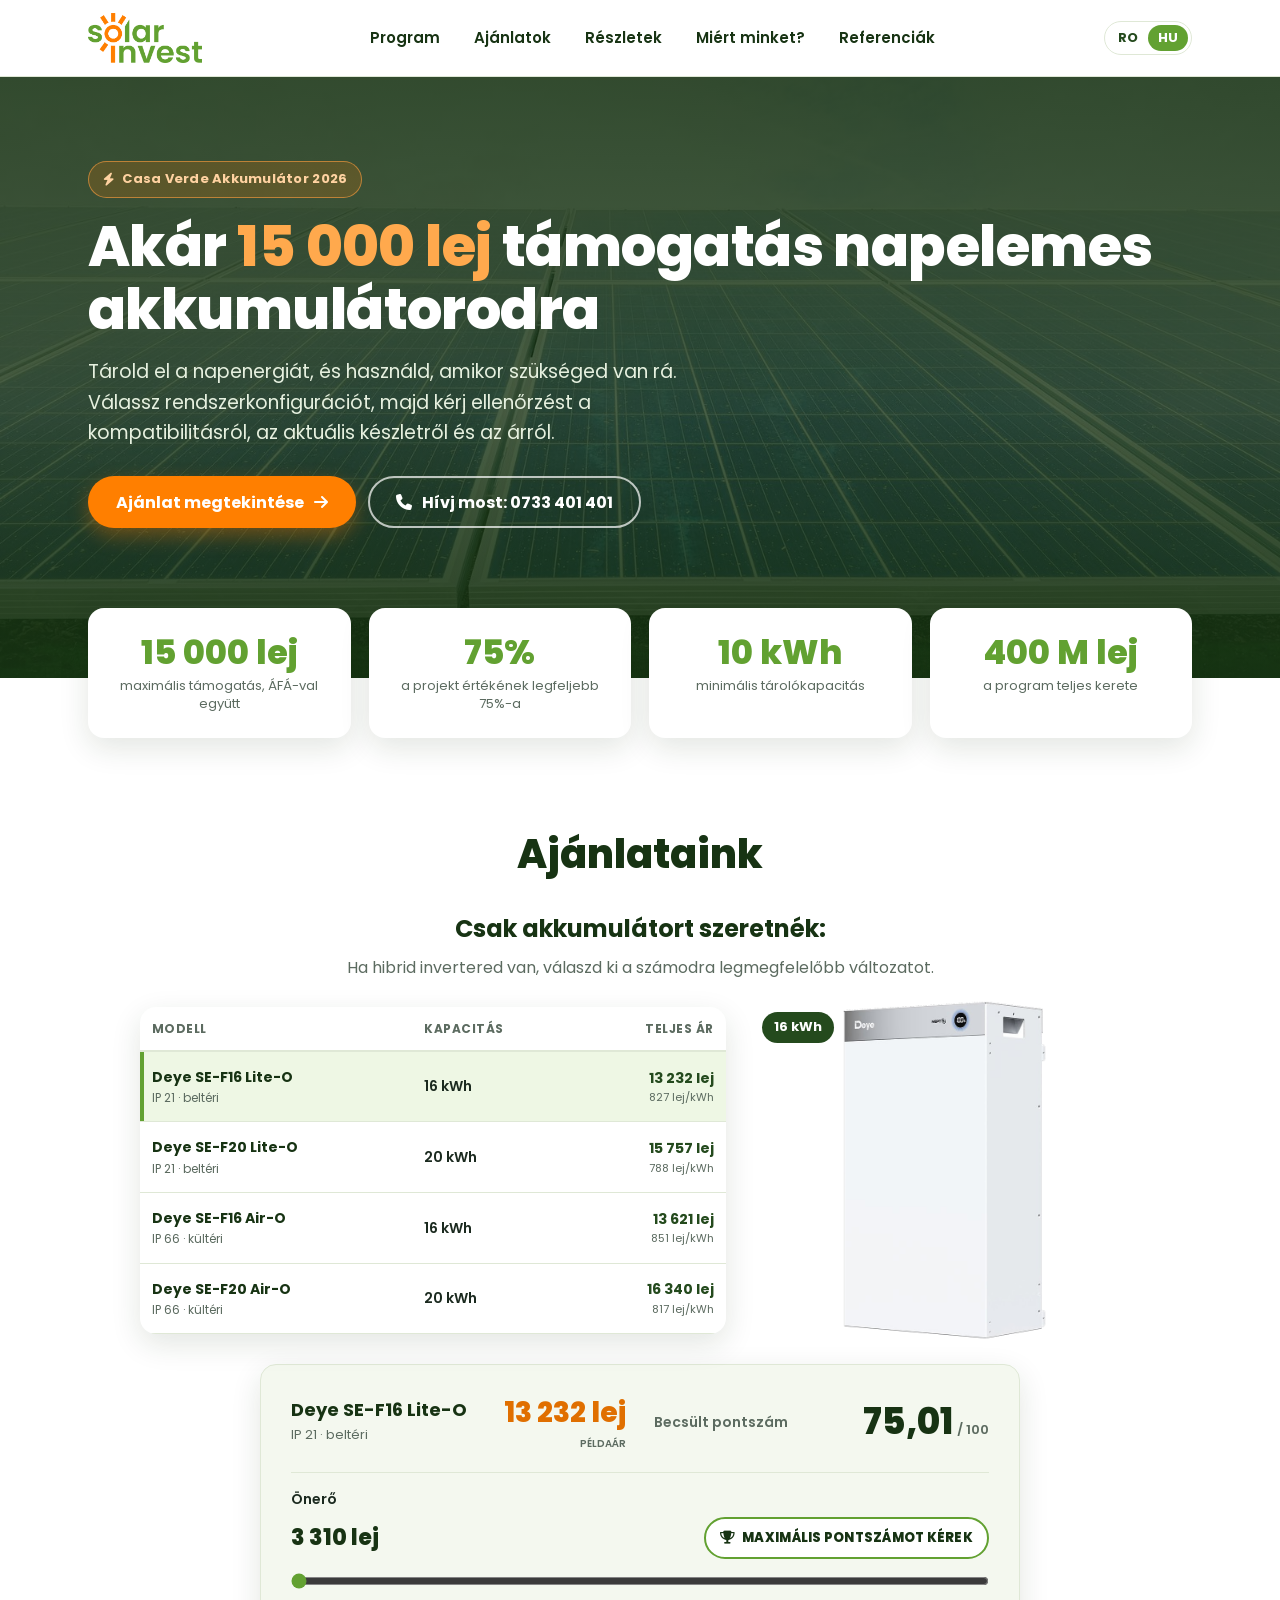
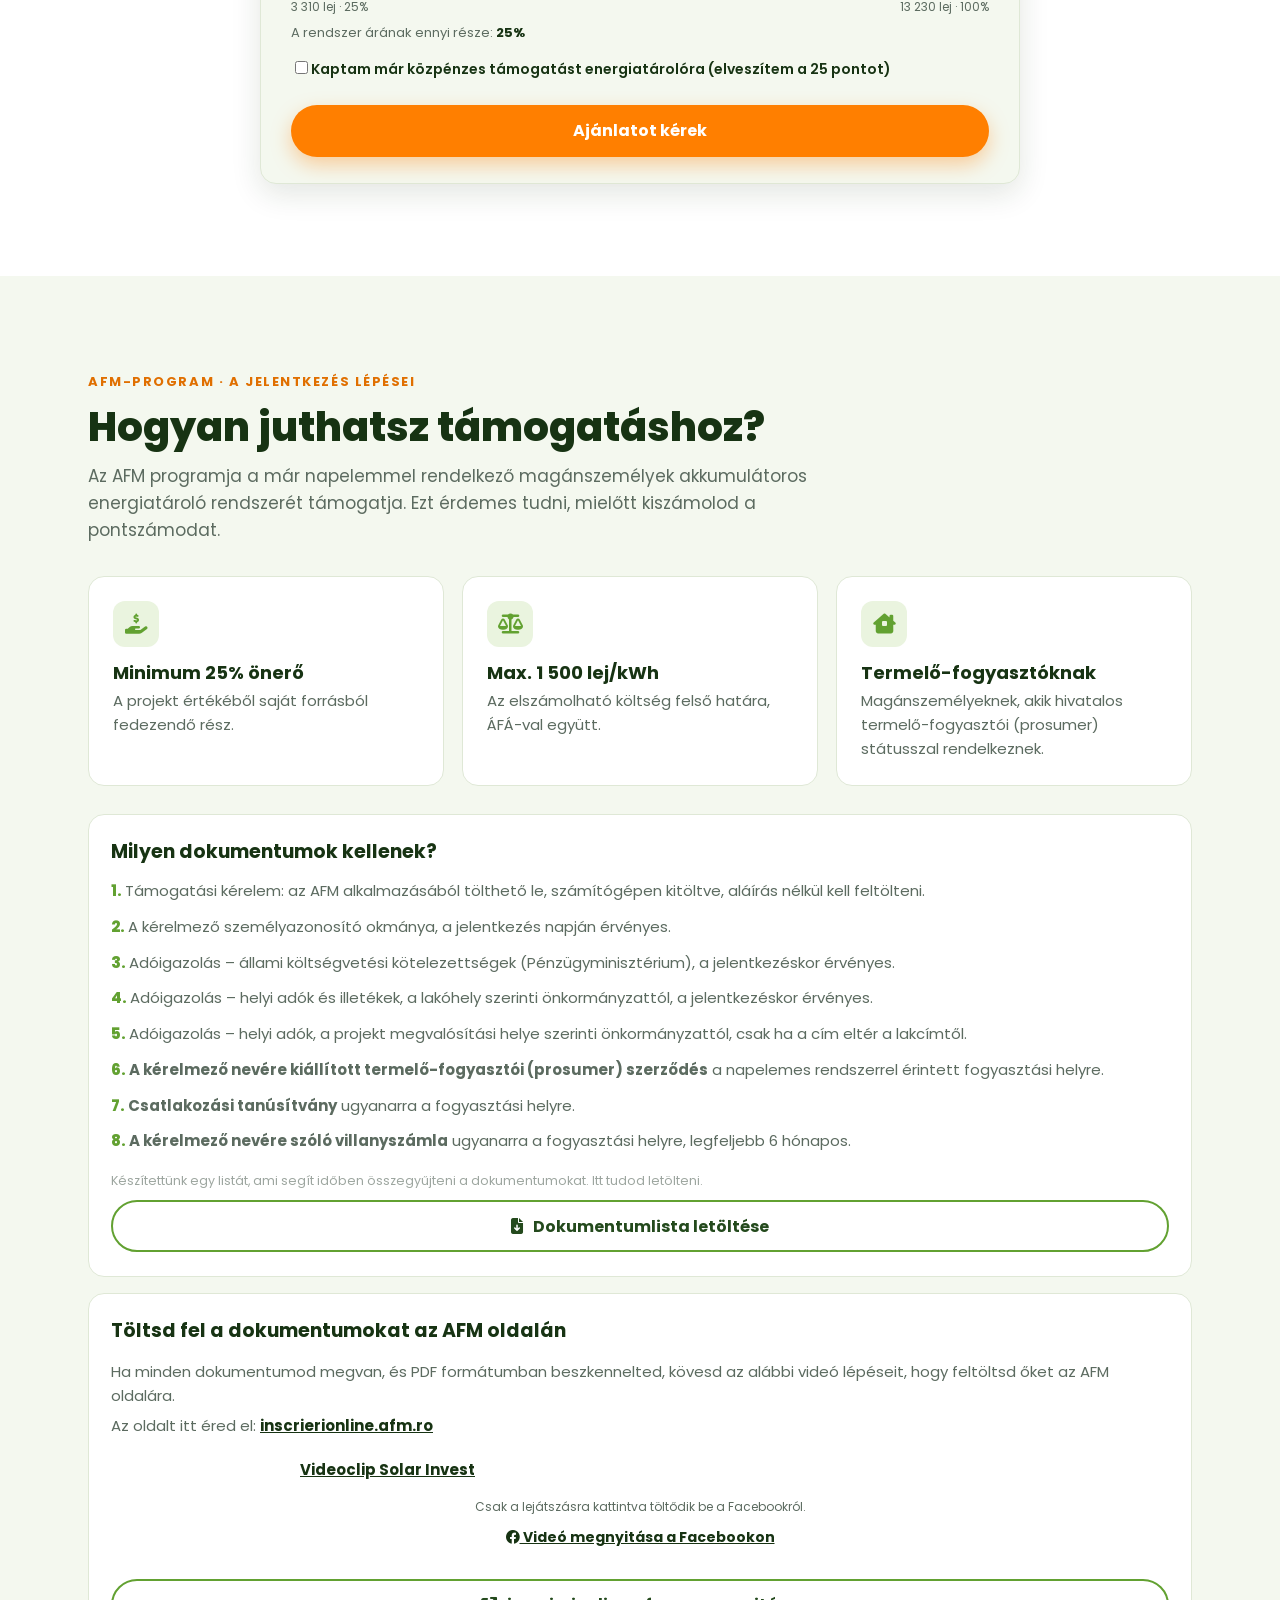
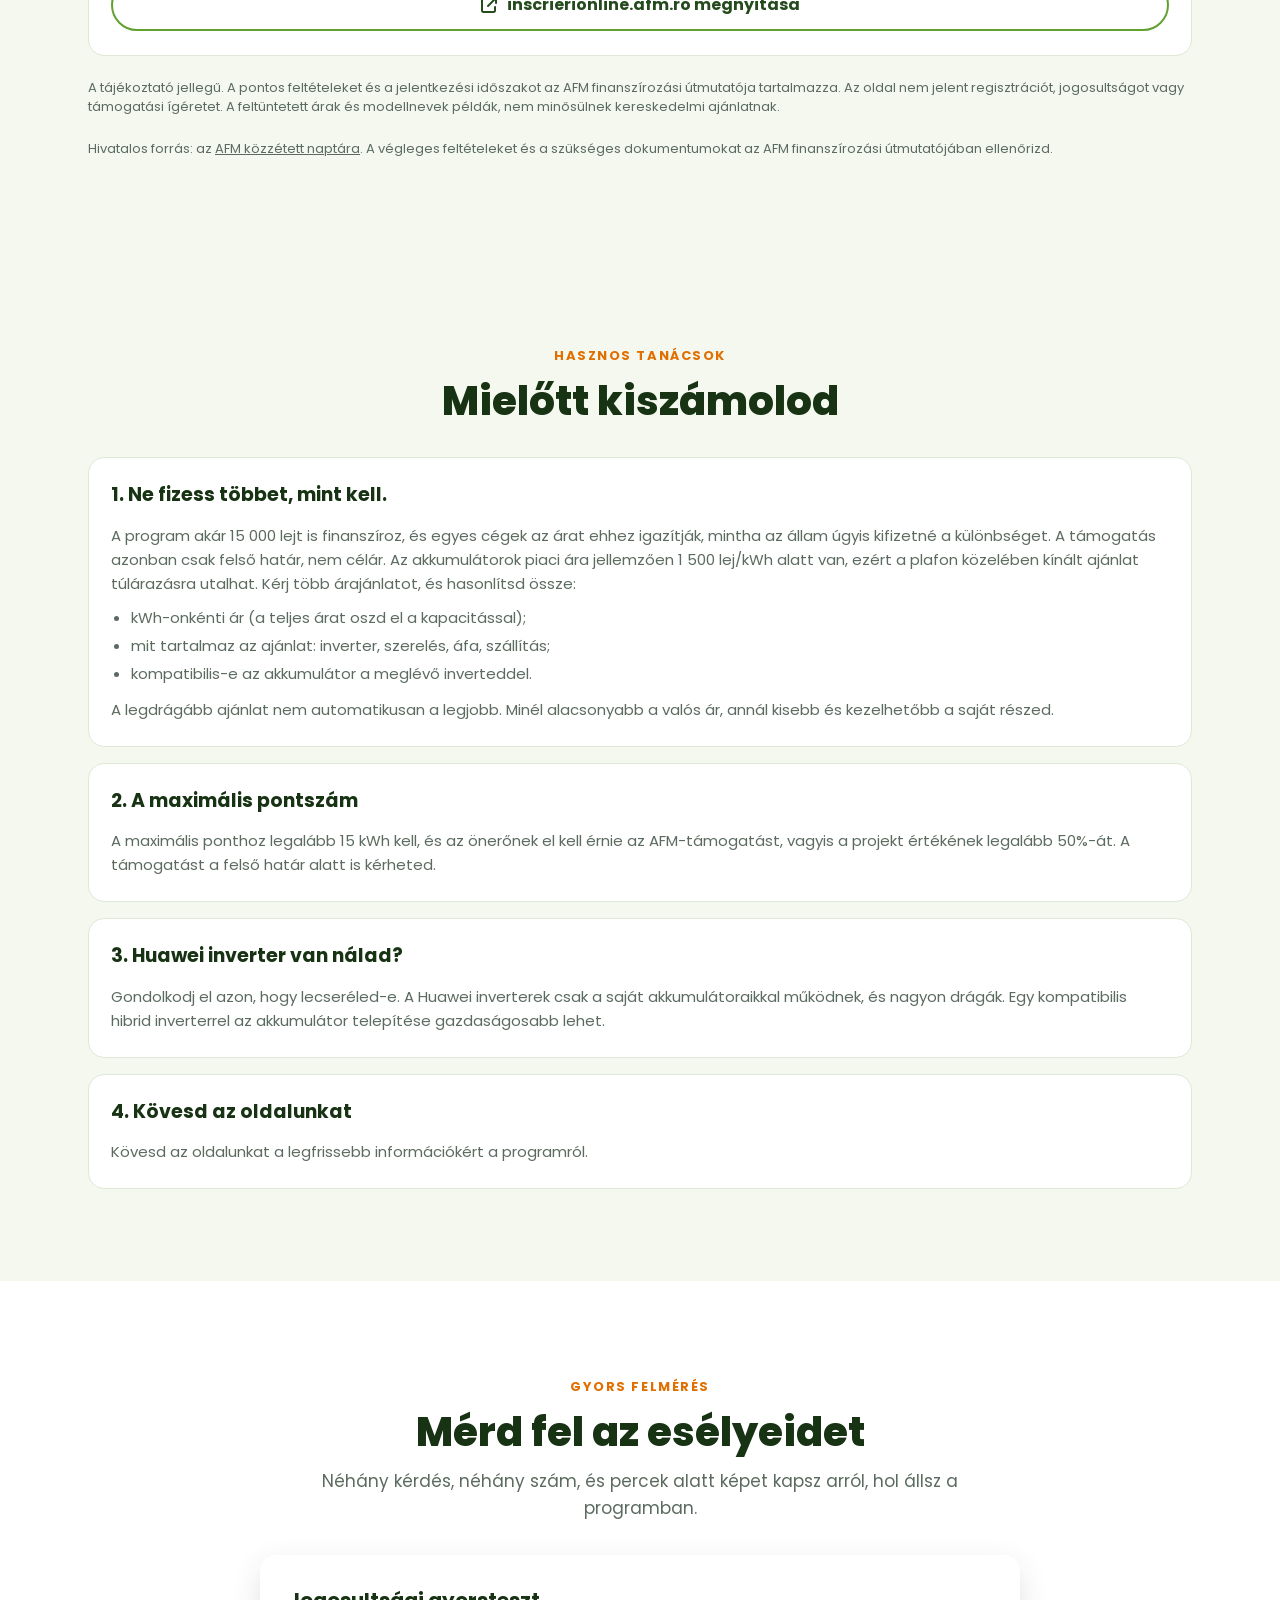
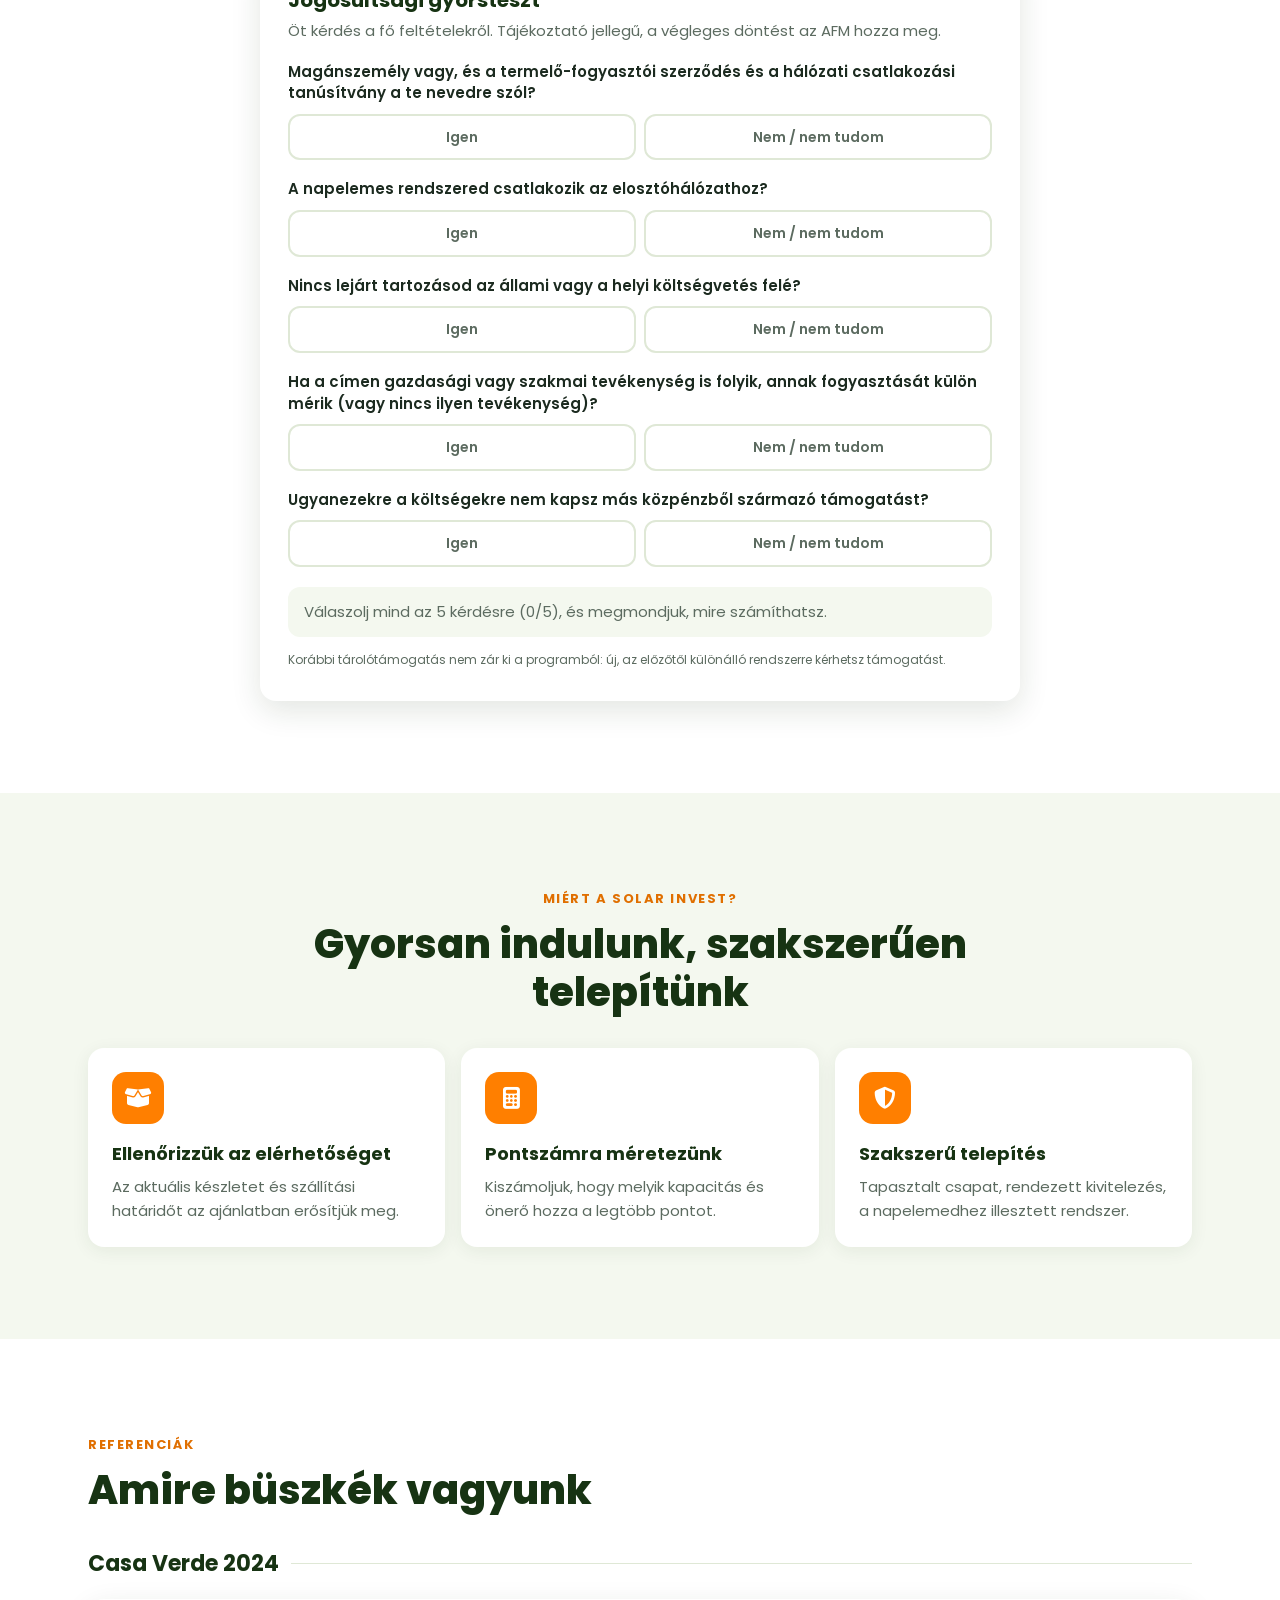
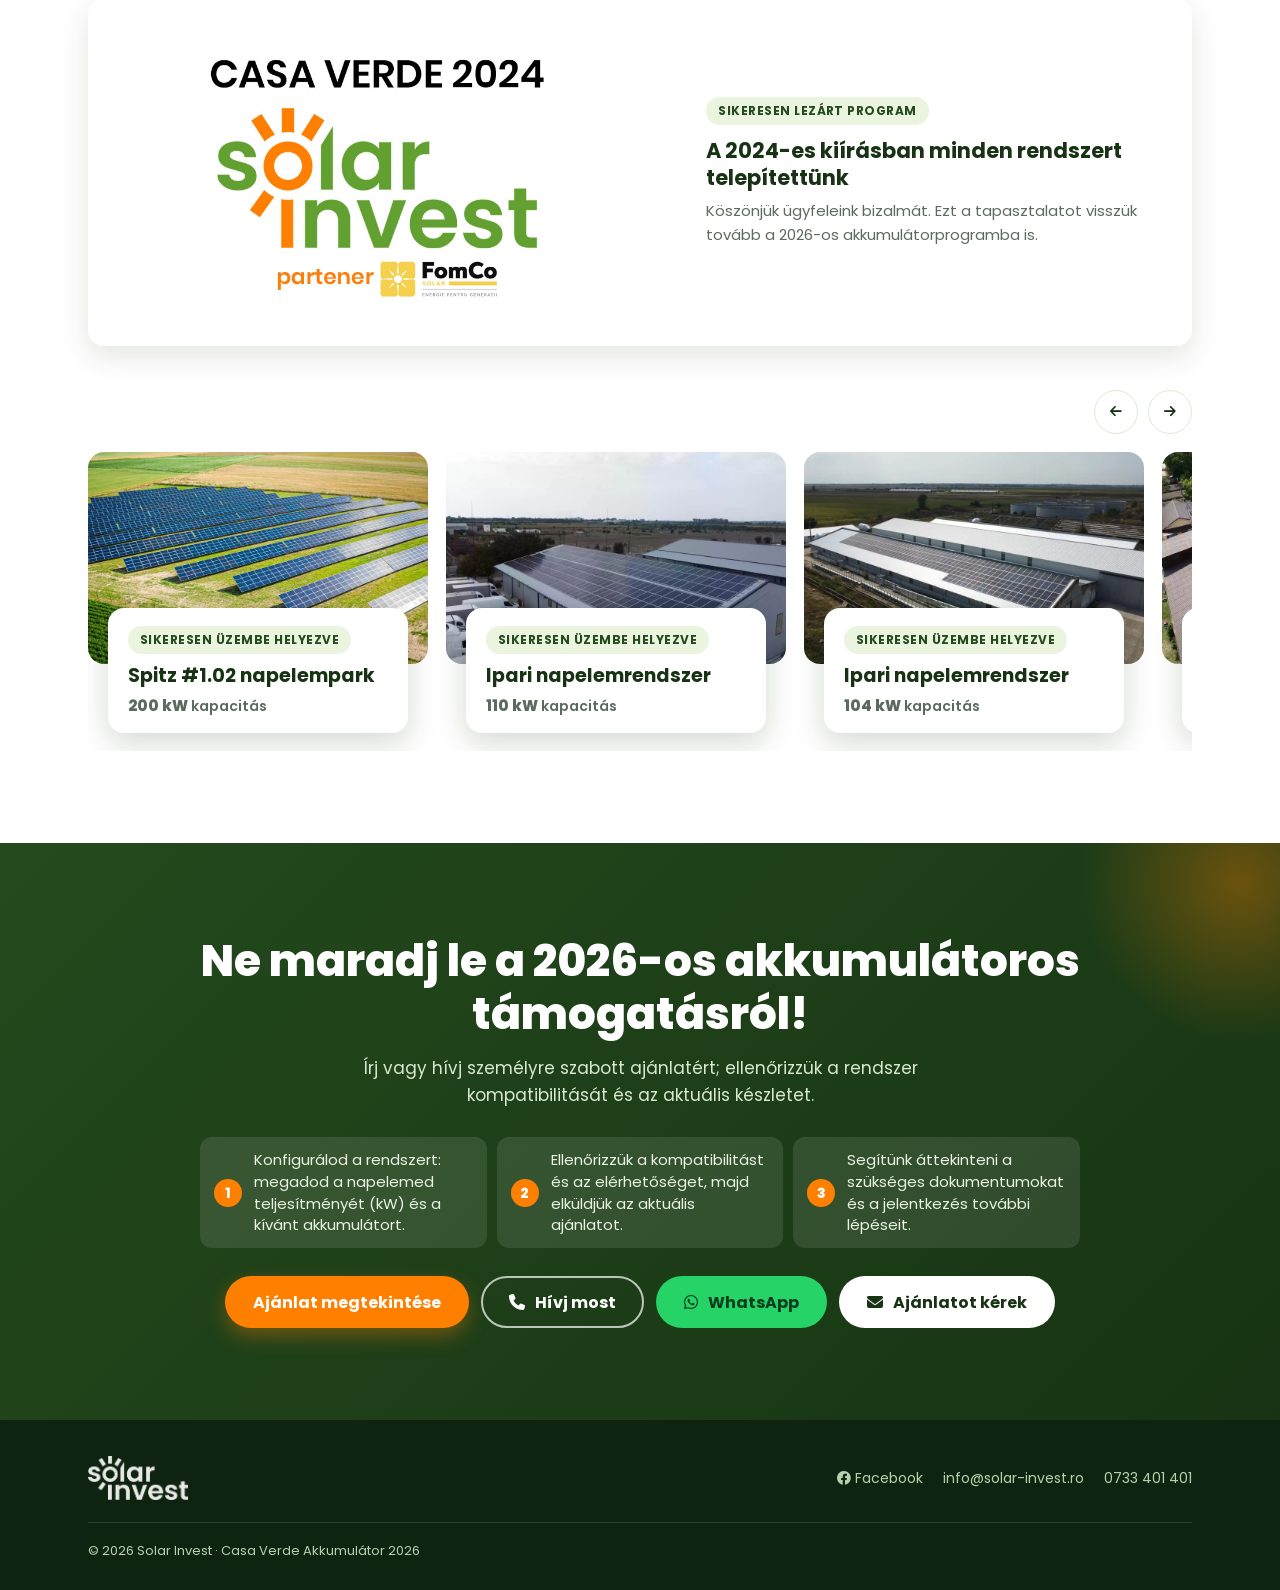
==== hu/index.html @ c075a21e "Revert "Casa Verde: state that battery prices include VAT and installation (#11)" This reverts commi" ====
<!DOCTYPE html>
<html lang="hu">
<head>
    <meta charset="utf-8">
    <meta name="viewport" content="width=device-width, initial-scale=1">
    <title>Casa Verde Akkumulátor 2026 – akár 15 000 lej támogatás | Solar Invest</title>
    <meta name="description" content="Casa Verde Akkumulátor 2026: információk a legfeljebb 15 000 lejes AFM-támogatásról, feltételekről és jelentkezésről. Ellenőrizd a hivatalos útmutatót, és kérj aktuális ajánlatot a Solar Investtől.">
    <meta property="og:type" content="website">
    <meta property="og:title" content="Casa Verde Akkumulátor 2026 – akár 15 000 lej támogatás">
    <meta property="og:description" content="Ismerd meg a Casa Verde Akkumulátor 2026 feltételeit, és egyeztess a Solar Investtel a kompatibilis megoldásról és az aktuális elérhetőségről.">
    <meta property="og:image" content="../assets/img/hero.jpg">
    <meta name="theme-color" content="#173313">
    <link rel="icon" href="../assets/img/logo/prlogo.png">
    <link rel="alternate" hreflang="ro" href="../ro/index.html">
    <link rel="stylesheet" href="../assets/css/fontawesome.min.css">
    <link rel="stylesheet" href="../assets/css/casa-verde-2026.css?v=20261119s">
    <script src="../assets/js/casa-verde-2026.js?v=20261117e" defer></script>
</head>
<!--
    FUNKCIÓK BE- ÉS KIKAPCSOLÁSA (mindkét nyelvi fájlban ugyanígy állítsd: hu/index.html és ro/index.html)

    A <body> data-features attribútuma a bekapcsolt funkciók szóközzel elválasztott listája.
    Kikapcsolás: töröld a funkció nevét a listából. Bekapcsolás: írd be a nevét.

      countdown    jelentkezési visszaszámláló a hero-ban (dátumok: .countdown data-start / data-end)
      eligibility  jogosultsági gyorsteszt
      calculator   pontszámkalkulátor
      flux         solar-flux konfigurátor gombok és a 3 lépéses leírás

    A solar-flux konfigurátor aktív. A JS az ajánlatkérő linkekhez automatikusan
    hozzáteszi a kiválasztott akkumulátor és a számítás adatait.
    Kikapcsolásához töröld a "flux" szót a data-features listából; ekkor a mobil sávban
    az "Ajánlatot kérek" gomb jelenik meg helyette.

    Ha az eligibility és a calculator is ki van kapcsolva, a Kalkulátor szekció és a menüpont is eltűnik.
    CSS vagy JS módosítása után növeld a ?v= értéket a fejlécben, hogy a böngésző az újat töltse be.
-->
<body data-features="countdown eligibility calculator flux">
    <a class="skip-link" href="#program">Ugrás a tartalomhoz</a>

    <header class="site-header">
        <div class="container">
            <div class="header-inner">
                <a class="brand" href="index.html" aria-label="Solar Invest – kezdőlap"><img src="../assets/img/logo/prlogo.png" width="92" height="42" alt="Solar Invest"></a>
                <nav class="main-nav" aria-label="Fő navigáció">
                    <a href="#program">Program</a>
                    <a href="#oferte">Ajánlatok</a>
                    <a href="#detalii">Részletek</a>
                    <a href="#miert-mi">Miért minket?</a>
                    <a href="#referenciak">Referenciák</a>
                </nav>
                <div class="header-actions">
                    <div class="lang-switch" role="group" aria-label="Nyelv">
                        <a href="../ro/index.html" lang="ro" hreflang="ro">RO</a>
                        <a href="index.html" lang="hu" hreflang="hu" aria-current="page">HU</a>
                    </div>
                </div>
            </div>
        </div>
    </header>

    <main>
        <section class="hero" id="program">
            <div class="container hero-inner">
                <span class="badge"><i class="fa-solid fa-bolt"></i> Casa Verde Akkumulátor 2026</span>
                <h1>Akár <em>15 000 lej</em> támogatás napelemes akkumulátorodra</h1>
                <p class="hero-lead">Tárold el a napenergiát, és használd, amikor szükséged van rá. Válassz rendszerkonfigurációt, majd kérj ellenőrzést a kompatibilitásról, az aktuális készletről és az árról.</p>
                <div class="countdown" data-feature="countdown" hidden data-start="2026-11-20T10:00:00+02:00" data-end="2026-11-25T23:59:00+02:00" data-t-before="A jelentkezés indulásáig" data-t-during="A jelentkezés zárásáig">
                    <p class="countdown-title">A jelentkezés indulásáig</p>
                    <div class="countdown-grid">
                        <div><b data-cd="d">0</b><span>nap</span></div>
                        <div><b data-cd="h">00</b><span>óra</span></div>
                        <div><b data-cd="m">00</b><span>perc</span></div>
                        <div><b data-cd="s">00</b><span>mp</span></div>
                    </div>
                    <p class="countdown-range">Magánszemélyek jelentkezése: nov. 20. 10:00 – nov. 25. 23:59</p>
                </div>
                <div class="hero-actions">
                    <a class="btn btn-primary" data-feature="flux" href="#oferte">Ajánlat megtekintése <i class="fa-solid fa-arrow-right"></i></a>
                    <a class="btn btn-ghost" href="tel:+40733401401"><i class="fa-solid fa-phone"></i> Hívj most: 0733 401 401</a>
                </div>
            </div>
            <section class="stats" aria-label="A program számokban">
                <div class="container">
                    <div class="stats-grid">
                        <div class="stat"><strong>15 000 lej</strong><span>maximális támogatás, ÁFÁ-val együtt</span></div>
                        <div class="stat"><strong>75%</strong><span>a projekt értékének legfeljebb 75%-a</span></div>
                        <div class="stat"><strong>10 kWh</strong><span>minimális tárolókapacitás</span></div>
                        <div class="stat"><strong>400 M lej</strong><span>a program teljes kerete</span></div>
                    </div>
                </div>
            </section>
        </section>

        <section class="battery-showcase section section-alt" id="oferte">
            <div class="container">
                <div class="section-head center">
                    <h2>Ajánlataink</h2>
                </div>
                <div class="battery-pick">
                    <div class="battery-pick-intro">
                        <h3>Csak akkumulátort szeretnék:</h3>
                        <p>Ha hibrid invertered van, válaszd ki a számodra legmegfelelőbb változatot.</p>
                    </div>
                    <div class="battery-pick-grid">
                        <div class="battery-pick-table-wrap">
                            <table class="battery-pick-table" aria-label="Válassz akkumulátort">
                                <thead><tr><th>Modell</th><th>Kapacitás</th><th class="r">Teljes ár</th></tr></thead>
                                <tbody>
                                <tr class="battery-pick-row is-active" data-battery-option data-model="Deye SE-F16 Lite-O" data-type="IP 21 · beltéri" data-kwh="16" data-price="13232" aria-pressed="true" tabindex="0">
                                    <td><span class="battery-pick-name">Deye SE-F16 Lite-O</span><span class="battery-pick-type">IP 21 · beltéri</span></td>
                                    <td class="battery-pick-kwh">16 kWh</td>
                                    <td class="r"><strong>13 232 lej</strong><small>827 lej/kWh</small></td>
                                </tr>
                                <tr class="battery-pick-row" data-battery-option data-model="Deye SE-F20 Lite-O" data-type="IP 21 · beltéri" data-kwh="20" data-price="15757" aria-pressed="false" tabindex="0">
                                    <td><span class="battery-pick-name">Deye SE-F20 Lite-O</span><span class="battery-pick-type">IP 21 · beltéri</span></td>
                                    <td class="battery-pick-kwh">20 kWh</td>
                                    <td class="r"><strong>15 757 lej</strong><small>788 lej/kWh</small></td>
                                </tr>
                                <tr class="battery-pick-row" data-battery-option data-model="Deye SE-F16 Air-O" data-type="IP 66 · kültéri" data-kwh="16" data-price="13621" aria-pressed="false" tabindex="0">
                                    <td><span class="battery-pick-name">Deye SE-F16 Air-O</span><span class="battery-pick-type">IP 66 · kültéri</span></td>
                                    <td class="battery-pick-kwh">16 kWh</td>
                                    <td class="r"><strong>13 621 lej</strong><small>851 lej/kWh</small></td>
                                </tr>
                                <tr class="battery-pick-row" data-battery-option data-model="Deye SE-F20 Air-O" data-type="IP 66 · kültéri" data-kwh="20" data-price="16340" aria-pressed="false" tabindex="0">
                                    <td><span class="battery-pick-name">Deye SE-F20 Air-O</span><span class="battery-pick-type">IP 66 · kültéri</span></td>
                                    <td class="battery-pick-kwh">20 kWh</td>
                                    <td class="r"><strong>16 340 lej</strong><small>817 lej/kWh</small></td>
                                </tr>
                                </tbody>
                            </table>
                        </div>
                        <div class="battery-pick-art">
                            <span class="battery-art"><img src="../assets/img/casa-verde/deye-nept-side.png" width="482" height="799" alt="Deye akkumulátor, illusztráció"></span>
                            <span class="battery-pick-label" data-selected-kwh>16 kWh</span>
                        </div>
                    </div>
                </div>
                <div class="battery-offer-summary" aria-live="polite">
                    <div class="selected-battery">
                        <div><h3 data-selected-model>LFP Modular 20</h3><p data-selected-type>LFP · moduláris, álló</p></div>
                        <strong><span data-selected-price>13 600 lej</span><small>példaár</small></strong>
                    </div>
                    <div class="battery-score-summary">
                        <span>Becsült pontszám</span>
                        <strong><output data-battery-score>75</output><small>/ 100</small></strong>
                    </div>
                    <div class="battery-own-control field">
                        <label for="calc-own">Önerő</label>
                        <div class="own-range-head"><div class="own-range-value"><output for="calc-own" data-own-value>3 400 lej</output></div><button class="btn-max-score" type="button" data-own-max-score><i class="fa-solid fa-trophy" aria-hidden="true"></i> Maximális pontszámot kérek</button></div>
                        <input id="calc-own" class="own-range" type="range" inputmode="numeric" min="3400" max="14090" step="10" value="3400" aria-label="Önerő lejben">
                        <div class="range-limits"><small data-own-min>3 400 lej · 25%</small><small data-own-max>13 232 lej · 100%</small></div>
                        <p class="own-share-label">A rendszer árának ennyi része: <strong data-own-share>25%</strong></p>
                        <label class="prior-funding"><input type="checkbox" data-prior-funding><span>Kaptam már közpénzes támogatást energiatárolóra (elveszítem a 25 pontot)</span></label>
                    </div>
                    <a class="btn btn-primary battery-select-cta" data-feature="flux" data-flux href="https://solarflux.solar-invest.ro/green-house-configurator">Ajánlatot kérek</a>
                </div>
            </div>
        </section>

        <section class="section" id="detalii">
            <div class="container">
                <div class="section-head">
                    <span class="eyebrow">AFM-program · a jelentkezés lépései</span>
                    <h2>Hogyan juthatsz támogatáshoz?</h2>
                    <p>Az AFM programja a már napelemmel rendelkező magánszemélyek akkumulátoros energiatároló rendszerét támogatja. Ezt érdemes tudni, mielőtt kiszámolod a pontszámodat.</p>
                </div>


                <div class="facts">
                    <article class="fact"><div class="fact-icon"><i class="fa-solid fa-hand-holding-dollar"></i></div><div><h3>Minimum 25% önerő</h3><p>A projekt értékéből saját forrásból fedezendő rész.</p></div></article>
                    <article class="fact"><div class="fact-icon"><i class="fa-solid fa-scale-balanced"></i></div><div><h3>Max. 1 500 lej/kWh</h3><p>Az elszámolható költség felső határa, ÁFÁ-val együtt.</p></div></article>
                    <article class="fact"><div class="fact-icon"><i class="fa-solid fa-house-chimney-window"></i></div><div><h3>Termelő-fogyasztóknak</h3><p>Magánszemélyeknek, akik hivatalos termelő-fogyasztói (prosumer) státusszal rendelkeznek.</p></div></article>
                </div>

                <div class="points points--ui-hidden">
                    <h3>Pontozás: maximum 100 pont</h3>
                    <p>A 2.314/2026-os rendelet szerint (Monitorul Oficial 953/2026.11.16.). Figyelem: az önerő pontszáma az önerő és az AFM-támogatás arányából számítódik, ezért akkor is nő, ha kevesebb támogatást kérsz.</p>
                    <div class="points-grid">
                        <div class="point"><b>40 <small>pont</small></b><span><strong>Tárolókapacitás.</strong> 4 × kWh − 20: 10 kWh 20 pontot ér, 15 kWh-tól jár a maximális 40 pont.</span></div>
                        <div class="point"><b>35 <small>pont</small></b><span><strong>Önerő.</strong> 37,5 × (önerő ÷ AFM-támogatás) − 2,5, 10 és 35 pont között. A minimális 25% önerő 10 pontot ér, a maximum akkor jár, ha az önerő legalább akkora, mint az AFM-támogatás.</span></div>
                        <div class="point"><b>25 <small>pont</small></b><span><strong>Nincs korábbi támogatás.</strong> Ha eddig nem kaptál közpénzt energiatárolóra. Aki kapott, továbbra is jelentkezhet, de erre 0 pontot kap.</span></div>
                    </div>
                    <p class="points-tip"><strong>Holtverseny esetén</strong> a sorrend: az önerő összege, a tárolókapacitás, az energiatárolásra kapott korábbi közpénz támogatás, végül a jelentkezés dátuma és időpontja.</p>
                </div>


                <div class="info-grid" id="dokumentumok">
                    <article class="info-card">
                        <h3>Milyen dokumentumok kellenek?</h3>
                        <ol class="doc-list">
                            <li>Támogatási kérelem: az AFM alkalmazásából tölthető le, számítógépen kitöltve, aláírás nélkül kell feltölteni.</li>
                            <li>A kérelmező személyazonosító okmánya, a jelentkezés napján érvényes.</li>
                            <li>Adóigazolás – állami költségvetési kötelezettségek (Pénzügyminisztérium), a jelentkezéskor érvényes.</li>
                            <li>Adóigazolás – helyi adók és illetékek, a lakóhely szerinti önkormányzattól, a jelentkezéskor érvényes.</li>
                            <li>Adóigazolás – helyi adók, a projekt megvalósítási helye szerinti önkormányzattól, csak ha a cím eltér a lakcímtől.</li>
                            <li><strong>A kérelmező nevére kiállított termelő-fogyasztói (prosumer) szerződés</strong> a napelemes rendszerrel érintett fogyasztási helyre.</li>
                            <li><strong>Csatlakozási tanúsítvány</strong> ugyanarra a fogyasztási helyre.</li>
                            <li><strong>A kérelmező nevére szóló villanyszámla</strong> ugyanarra a fogyasztási helyre, legfeljebb 6 hónapos.</li>
                        </ol>
                        <p class="doc-note">Készítettünk egy listát, ami segít időben összegyűjteni a dokumentumokat. Itt tudod letölteni.</p>
                        <a class="btn btn-outline doc-download" href="../assets/docs/Lista_documente_inscriere_Solar_Invest.pdf" download><i class="fa-solid fa-file-arrow-down"></i> Dokumentumlista letöltése</a>
                    </article>
                    <article class="info-card afm-upload">
                        <h3>Töltsd fel a dokumentumokat az AFM oldalán</h3>
                        <p>Ha minden dokumentumod megvan, és PDF formátumban beszkennelted, kövesd az alábbi videó lépéseit, hogy feltöltsd őket az AFM oldalára.</p>
                        <p>Az oldalt itt éred el: <a href="https://inscrierionline.afm.ro/" target="_blank" rel="noopener noreferrer">inscrierionline.afm.ro</a></p>
                        <figure class="explainer-video" data-fb-video data-href="https://www.facebook.com/reel/2097213150929730" data-ratio="16:9">
                            <div class="fb-video" data-href="https://www.facebook.com/reel/2097213150929730" data-width="auto" data-show-text="false"><div class="fb-xfbml-parse-ignore"><blockquote cite="https://www.facebook.com/reel/2097213150929730"><a href="https://www.facebook.com/reel/2097213150929730">Videoclip Solar Invest</a></blockquote></div></div>
                            <figcaption>Csak a lejátszásra kattintva töltődik be a Facebookról.</figcaption>
                                                    <p class="explainer-video__fallback"><a href="https://www.facebook.com/reel/2097213150929730" target="_blank" rel="noopener noreferrer"><i class="fa-brands fa-facebook"></i> Videó megnyitása a Facebookon</a></p>
                        </figure>
                        <a class="btn btn-outline doc-download" href="https://inscrierionline.afm.ro/" target="_blank" rel="noopener noreferrer"><i class="fa-solid fa-arrow-up-right-from-square"></i> inscrierionline.afm.ro megnyitása</a>
                    </article>
                </div>
                <p class="disclaimer">A tájékoztató jellegű. A pontos feltételeket és a jelentkezési időszakot az AFM finanszírozási útmutatója tartalmazza. Az oldal nem jelent regisztrációt, jogosultságot vagy támogatási ígéretet. A feltüntetett árak és modellnevek példák, nem minősülnek kereskedelmi ajánlatnak.</p>
                <p class="disclaimer">Hivatalos forrás: az <a href="https://www.afm.ro/media_comunicate_presa-2026_11_06.php" target="_blank" rel="noopener noreferrer">AFM közzétett naptára</a>. A végleges feltételeket és a szükséges dokumentumokat az AFM finanszírozási útmutatójában ellenőrizd.</p>
            </div>
        </section>

        <section class="section" id="sfaturi">
            <div class="container">
                <div class="section-head center">
                    <span class="eyebrow">Hasznos tanácsok</span>
                    <h2>Mielőtt kiszámolod</h2>
                </div>
                <div class="info-grid">
                    <article class="info-card">
                        <h3>1. Ne fizess többet, mint kell.</h3>
                        <p>A program akár 15 000 lejt is finanszíroz, és egyes cégek az árat ehhez igazítják, mintha az állam úgyis kifizetné a különbséget. A támogatás azonban csak felső határ, nem célár. Az akkumulátorok piaci ára jellemzően 1 500 lej/kWh alatt van, ezért a plafon közelében kínált ajánlat túlárazásra utalhat. Kérj több árajánlatot, és hasonlítsd össze:</p>
                        <ul class="tips-bullets">
                            <li>kWh-onkénti ár (a teljes árat oszd el a kapacitással);</li>
                            <li>mit tartalmaz az ajánlat: inverter, szerelés, áfa, szállítás;</li>
                            <li>kompatibilis-e az akkumulátor a meglévő inverteddel.</li>
                        </ul>
                        <p>A legdrágább ajánlat nem automatikusan a legjobb. Minél alacsonyabb a valós ár, annál kisebb és kezelhetőbb a saját részed.</p>
                    </article>
                    <article class="info-card">
                        <h3>2. A maximális pontszám</h3>
                        <p>A maximális ponthoz legalább 15 kWh kell, és az önerőnek el kell érnie az AFM-támogatást, vagyis a projekt értékének legalább 50%-át. A támogatást a felső határ alatt is kérheted.</p>
                    </article>
                    <article class="info-card">
                        <h3>3. Huawei inverter van nálad?</h3>
                        <p>Gondolkodj el azon, hogy lecseréled-e. A Huawei inverterek csak a saját akkumulátoraikkal működnek, és nagyon drágák. Egy kompatibilis hibrid inverterrel az akkumulátor telepítése gazdaságosabb lehet.</p>
                    </article>
                    <article class="info-card">
                        <h3>4. Kövesd az oldalunkat</h3>
                        <p>Kövesd az oldalunkat a legfrissebb információkért a programról.</p>
                    </article>
                </div>
            </div>
        </section>

        <section class="section section-alt" id="kalkulator" data-feature-any="tools">
            <div class="container">
                <div class="section-head center">
                    <span class="eyebrow">Gyors felmérés</span>
                    <h2>Mérd fel az esélyeidet</h2>
                    <p>Néhány kérdés, néhány szám, és percek alatt képet kapsz arról, hol állsz a programban.</p>
                </div>

                <div class="tool-grid tool-grid--calculator-ui-hidden">
                    <form class="tool-card" id="eligibility" data-feature="eligibility" aria-labelledby="eligibility-title">
                        <h3 id="eligibility-title">Jogosultsági gyorsteszt</h3>
                        <p class="tool-lead">Öt kérdés a fő feltételekről. Tájékoztató jellegű, a végleges döntést az AFM hozza meg.</p>
                        <fieldset class="q">
                            <legend>Magánszemély vagy, és a termelő-fogyasztói szerződés és a hálózati csatlakozási tanúsítvány a te nevedre szól?</legend>
                            <div class="q-options"><label class="pill"><input type="radio" name="q1" value="1"><span>Igen</span></label><label class="pill"><input type="radio" name="q1" value="0"><span>Nem / nem tudom</span></label></div>
                        </fieldset>
                        <fieldset class="q">
                            <legend>A napelemes rendszered csatlakozik az elosztóhálózathoz?</legend>
                            <div class="q-options"><label class="pill"><input type="radio" name="q2" value="1"><span>Igen</span></label><label class="pill"><input type="radio" name="q2" value="0"><span>Nem / nem tudom</span></label></div>
                        </fieldset>
                        <fieldset class="q">
                            <legend>Nincs lejárt tartozásod az állami vagy a helyi költségvetés felé?</legend>
                            <div class="q-options"><label class="pill"><input type="radio" name="q3" value="1"><span>Igen</span></label><label class="pill"><input type="radio" name="q3" value="0"><span>Nem / nem tudom</span></label></div>
                        </fieldset>
                        <fieldset class="q">
                            <legend>Ha a címen gazdasági vagy szakmai tevékenység is folyik, annak fogyasztását külön mérik (vagy nincs ilyen tevékenység)?</legend>
                            <div class="q-options"><label class="pill"><input type="radio" name="q4" value="1"><span>Igen</span></label><label class="pill"><input type="radio" name="q4" value="0"><span>Nem / nem tudom</span></label></div>
                        </fieldset>
                        <fieldset class="q">
                            <legend>Ugyanezekre a költségekre nem kapsz más közpénzből származó támogatást?</legend>
                            <div class="q-options"><label class="pill"><input type="radio" name="q5" value="1"><span>Igen</span></label><label class="pill"><input type="radio" name="q5" value="0"><span>Nem / nem tudom</span></label></div>
                        </fieldset>
                        <p class="check-result" id="check-result" data-state="idle" role="status" aria-live="polite">Válaszolj mind az 5 kérdésre (0/5), és megmondjuk, mire számíthatsz.</p>
                        <p class="calc-note">Korábbi tárolótámogatás nem zár ki a programból: új, az előzőtől különálló rendszerre kérhetsz támogatást.</p>
                    </form>

                    <form class="tool-card tool-card--ui-hidden" id="calc" data-feature="calculator" aria-labelledby="calc-title" novalidate>
                        <h3 id="calc-title">Pontszámkalkulátor</h3>
                        <p class="tool-lead">Add meg a terved, vagy indulj egy példából (maximális támogatással számolva):</p>
                        <div class="presets">
                            <button class="chip" type="button" data-preset data-kwh="10" data-fin="11250" data-own="3750" aria-pressed="false">10 kWh</button>
                            <button class="chip" type="button" data-preset data-kwh="15" data-fin="15000" data-own="7500" aria-pressed="false">15 kWh</button>
                            <button class="chip" type="button" data-preset data-kwh="20" data-fin="15000" data-own="15000" aria-pressed="false">20 kWh</button>
                            <button class="chip" type="button" data-preset data-kwh="15" data-fin="11250" data-own="11250" aria-pressed="false">100 pontos terv</button>
                        </div>
                        <div class="calc-fields">
                            <div class="field">
                                <label for="calc-kwh">Tárolókapacitás</label>
                                <div class="field-box"><input id="calc-kwh" type="number" inputmode="decimal" min="0" step="0.5" value="20"><span class="field-unit">kWh</span></div>
                                <small>Minimum 10 kWh.</small>
                            </div>
                            <div class="field">
                                <label for="calc-fin">Kért támogatás</label>
                                <div class="field-box"><input id="calc-fin" type="number" inputmode="numeric" min="0" step="1" value="15000" readonly><span class="field-unit">lej</span></div>
                                <small>A példaár és az önerő alapján automatikusan számoljuk.</small>
                            </div>
                        </div>
                        <div class="score-box" aria-live="polite">
                            <div class="score-main"><strong data-out="score">0</strong><span>/ 100 pont</span></div>
                            <div class="meter"><i data-bar="total"></i></div>
                            <div class="score-parts">
                                <div class="score-part"><p><span>Tárolókapacitás</span><span><b data-out="cap">0</b> / 40</span></p><div class="meter"><i data-bar="cap"></i></div></div>
                                <div class="score-part"><p><span>Önerő</span><span><b data-out="own">0</b> / 35</span></p><div class="meter"><i data-bar="own"></i></div></div>
                                <div class="score-part"><p><span>Nincs korábbi tárolós támogatás</span><span><b data-out="prior">25</b> / 25</span></p><div class="meter"><i data-bar="prior"></i></div></div>
                            </div>
                        </div>
                        <label class="prior-funding"><input type="checkbox" data-prior-funding><span>Kaptam már közpénzes támogatást energiatárolóra (elveszítem a 25 pontot)</span></label>
                        <ul class="calc-tips" id="calc-tips"></ul>
                        <dl class="calc-lines">
                            <div><dt>A projekt teljes értéke</dt><dd data-out="project"></dd></div>
                            <div><dt>AFM-támogatás</dt><dd data-out="fin"></dd></div>
                            <div><dt>Elszámolható felső határ</dt><dd data-out="max"></dd></div>
                            <div><dt>Az önerő aránya</dt><dd data-out="share"></dd></div>
                        </dl>
                        <p class="calc-note">A hibrid inverter (ha a rendszerben még nincs) és az 1 500 lej/kWh feletti összegek nem elszámolhatók, saját forrásból fizetendők, és az önerő részét képezik. Az önerő és a kapacitás minimum, nem plafon: az elszámoláskor lehet magasabb, a pontszám változása nélkül; ha viszont alacsonyabb a bejelentettnél, és ezzel kisebb pontszám járna, az AFM nem téríti a költségeket. A számítás tájékoztató jellegű, a végleges pontszámot az AFM állapítja meg.</p>
                        <div class="calc-actions">
                            <a class="btn btn-primary" data-feature="flux" href="#oferte">Ajánlat megtekintése</a>
                            <a class="btn btn-outline" data-feature="flux" data-flux href="https://solarflux.solar-invest.ro/green-house-configurator">Ajánlatot kérek</a>
                        </div>
                    </form>
                </div>
            </div>
        </section>

        <section class="section" id="miert-mi">
            <div class="container">
                <div class="section-head center">
                    <span class="eyebrow">Miért a Solar Invest?</span>
                    <h2>Gyorsan indulunk, szakszerűen telepítünk</h2>
                </div>
                <div class="why-grid">
                    <article class="why"><i class="fa-solid fa-box-open"></i><h3>Ellenőrizzük az elérhetőséget</h3><p>Az aktuális készletet és szállítási határidőt az ajánlatban erősítjük meg.</p></article>
                    <article class="why"><i class="fa-solid fa-calculator"></i><h3>Pontszámra méretezünk</h3><p>Kiszámoljuk, hogy melyik kapacitás és önerő hozza a legtöbb pontot.</p></article>
                    <article class="why"><i class="fa-solid fa-shield-halved"></i><h3>Szakszerű telepítés</h3><p>Tapasztalt csapat, rendezett kivitelezés, a napelemedhez illesztett rendszer.</p></article>
                </div>
            </div>
        </section>

        <section class="section section-alt" id="referenciak">
            <div class="container">
                <div class="section-head">
                    <span class="eyebrow">Referenciák</span>
                    <h2>Amire büszkék vagyunk</h2>
                </div>

                <div class="ref-block">
                    <h3 class="ref-title">Casa Verde 2024</h3>
                    <article class="ref-feature">
                        <img src="../uploads/references/casa-verde-2024.jpg" width="1000" height="600" loading="lazy" alt="Casa Verde 2024 – a Solar Invest és a Fomco Solar referenciája">
                        <div class="ref-body">
                            <span class="ref-tag">Sikeresen lezárt program</span>
                            <h4>A 2024-es kiírásban minden rendszert telepítettünk</h4>
                            <p>Köszönjük ügyfeleink bizalmát. Ezt a tapasztalatot visszük tovább a 2026-os akkumulátorprogramba is.</p>
                        </div>
                    </article>
                </div>

                <div class="ref-block" data-carousel>
                    <div class="ref-controls">
                        <button class="carousel-control" type="button" data-carousel-prev aria-label="Előző"><i class="fa-solid fa-arrow-left"></i></button>
                        <button class="carousel-control" type="button" data-carousel-next aria-label="Következő"><i class="fa-solid fa-arrow-right"></i></button>
                    </div>
                    <div class="ref-track" data-carousel-track tabindex="0">
                        <article class="ref-card">
                            <img src="../uploads/projects/spitz-1-02.jpg" width="1000" height="551" loading="lazy" alt="Spitz 1.02 napelempark">
                            <div class="ref-body">
                                <span class="ref-tag">Sikeresen üzembe helyezve</span>
                                <h4>Spitz #1.02 napelempark</h4>
                                <p class="ref-kw">200 kW <small>kapacitás</small></p>
                            </div>
                        </article>
                        <article class="ref-card">
                            <img src="../uploads/projects/ipari-110kw.jpg" width="1000" height="562" loading="lazy" alt="110 kW-os napelemrendszer egy ipari csarnok tetején">
                            <div class="ref-body">
                                <span class="ref-tag">Sikeresen üzembe helyezve</span>
                                <h4>Ipari napelemrendszer</h4>
                                <p class="ref-kw">110 kW <small>kapacitás</small></p>
                            </div>
                        </article>
                        <article class="ref-card">
                            <img src="../uploads/projects/ipari-104kw.jpg" width="1000" height="562" loading="lazy" alt="104 kW-os napelemrendszer egy ipari csarnok tetején">
                            <div class="ref-body">
                                <span class="ref-tag">Sikeresen üzembe helyezve</span>
                                <h4>Ipari napelemrendszer</h4>
                                <p class="ref-kw">104 kW <small>kapacitás</small></p>
                            </div>
                        </article>
                        <article class="ref-card">
                            <img src="../uploads/projects/hotel-68kw.jpg" width="1000" height="562" loading="lazy" alt="68 kW-os napelemrendszer egy hotel tetején">
                            <div class="ref-body">
                                <span class="ref-tag">Sikeresen üzembe helyezve</span>
                                <h4>Hotel napelemrendszer</h4>
                                <p class="ref-kw">68 kW <small>kapacitás</small></p>
                            </div>
                        </article>
                        <article class="ref-card">
                            <img src="../uploads/projects/hotel-16kw.jpg" width="1000" height="562" loading="lazy" alt="16,4 kW-os napelemrendszer egy hotel tetején">
                            <div class="ref-body">
                                <span class="ref-tag">Sikeresen üzembe helyezve</span>
                                <h4>Hotel napelemrendszer</h4>
                                <p class="ref-kw">16,4 kW <small>kapacitás</small></p>
                            </div>
                        </article>
                        <article class="ref-card">
                            <img src="../uploads/projects/panzio-5kw.jpg" width="1000" height="562" loading="lazy" alt="5,6 kW-os napelemrendszer egy panzió tetején">
                            <div class="ref-body">
                                <span class="ref-tag">Sikeresen üzembe helyezve</span>
                                <h4>Panzió napelemrendszer</h4>
                                <p class="ref-kw">5,6 kW <small>kapacitás</small></p>
                            </div>
                        </article>
                    </div>
                </div>
            </div>
        </section>

        <section class="section cta" id="kapcsolat">
            <div class="container">
                <h2>Ne maradj le a 2026-os akkumulátoros támogatásról!</h2>
                <p>Írj vagy hívj személyre szabott ajánlatért; ellenőrizzük a rendszer kompatibilitását és az aktuális készletet.</p>
                <ol class="cta-steps" data-feature="flux">
                    <li>Konfigurálod a rendszert: megadod a napelemed teljesítményét (kW) és a kívánt akkumulátort.</li>
                    <li>Ellenőrizzük a kompatibilitást és az elérhetőséget, majd elküldjük az aktuális ajánlatot.</li>
                    <li>Segítünk áttekinteni a szükséges dokumentumokat és a jelentkezés további lépéseit.</li>
                </ol>
                <div class="cta-actions">
                    <a class="btn btn-primary" data-feature="flux" href="#oferte">Ajánlat megtekintése</a>
                    <a class="btn btn-ghost" href="tel:+40733401401"><i class="fa-solid fa-phone"></i> Hívj most</a>
                    <a class="btn btn-whatsapp" href="https://wa.me/40733401401?text=%C3%9Cdv%C3%B6zl%C3%B6m!%20Aj%C3%A1nlatot%20k%C3%A9rek%20a%20Casa%20Verde%20akkumul%C3%A1tor%202026%20programhoz." target="_blank" rel="noopener noreferrer"><i class="fa-brands fa-whatsapp"></i> WhatsApp</a>
                    <a class="btn btn-light" data-feature="flux" data-flux href="https://solarflux.solar-invest.ro/green-house-configurator"><i class="fa-solid fa-envelope"></i> Ajánlatot kérek</a>
                </div>
            </div>
        </section>
    </main>

    <footer class="site-footer">
        <div class="container">
            <div class="footer-inner">
                <a href="index.html" aria-label="Solar Invest"><img src="../assets/img/logo/prlogo.png" width="92" height="42" alt="Solar Invest"></a>
                <div class="footer-links">
                    <a href="https://www.facebook.com/solarinvest.ro" target="_blank" rel="noopener noreferrer"><i class="fa-brands fa-facebook"></i> Facebook</a>
                    <a href="mailto:info@solar-invest.ro">info@solar-invest.ro</a>
                    <a href="tel:+40733401401">0733 401 401</a>
                </div>
            </div>
            <p class="copyright">© 2026 Solar Invest · Casa Verde Akkumulátor 2026</p>
        </div>
    </footer>

    <div class="mobile-bar">
        <a class="btn btn-call" href="tel:+40733401401"><i class="fa-solid fa-phone"></i> Hívás</a>
        <a class="btn btn-primary" data-feature="flux" href="#oferte">Ajánlat megtekintése</a>
        <a class="btn btn-primary" data-feature="flux" data-flux href="https://solarflux.solar-invest.ro/green-house-configurator">Ajánlatot kérek</a>
        <a class="btn btn-primary" data-fallback="flux" href="mailto:info@solar-invest.ro?subject=Casa%20Verde%20akkumul%C3%A1tor%202026%20aj%C3%A1nlatk%C3%A9r%C3%A9s">Ajánlatot kérek</a>
    </div>
<div id="fb-root"></div>
<script async defer crossorigin="anonymous" src="https://connect.facebook.net/hu_HU/sdk.js#xfbml=1&version=v19.0"></script>
</body>
</html>
---- assets/css/casa-verde-2026.css ----
@font-face{font-family:Poppins;src:url("../fonts/Poppins-Regular.ttf") format("truetype");font-weight:400;font-style:normal;font-display:swap}
@font-face{font-family:Poppins;src:url("../fonts/Poppins-Medium.ttf") format("truetype");font-weight:500;font-style:normal;font-display:swap}
@font-face{font-family:Poppins;src:url("../fonts/Poppins-SemiBold.ttf") format("truetype");font-weight:600;font-style:normal;font-display:swap}
@font-face{font-family:Poppins;src:url("../fonts/Poppins-Bold.ttf") format("truetype");font-weight:700;font-style:normal;font-display:swap}
@font-face{font-family:Poppins;src:url("../fonts/Poppins-ExtraBold.ttf") format("truetype");font-weight:800;font-style:normal;font-display:swap}

:root{
  --green:#62a131;
  --green-dark:#244a1d;
  --green-deep:#173313;
  --orange:#ff7f00;
  --orange-dark:#e06f00;
  --ink:#1b2a1f;
  --muted:#5c6b60;
  --line:#dfe8d6;
  --bg:#f4f8ef;
  --white:#fff;
  --radius:16px;
  --shadow:0 10px 30px rgba(23,51,19,.12);
  --header-h:64px;
}

*,*::before,*::after{box-sizing:border-box}
html{scroll-behavior:smooth;-webkit-text-size-adjust:100%}
body{margin:0;font-family:Poppins,system-ui,-apple-system,"Segoe UI",Roboto,sans-serif;font-size:16px;line-height:1.6;color:var(--ink);background:var(--white);padding-bottom:76px}
img{display:block;max-width:100%;height:auto}
a{color:inherit}
h1,h2,h3,h4,p,ul{margin:0}
ul{padding:0;list-style:none}
section[id]{scroll-margin-top:calc(var(--header-h) + 8px)}
.container{width:100%;max-width:1160px;margin:0 auto;padding:0 20px}
.skip-link{position:absolute;left:-999px;top:8px;z-index:200;background:var(--ink);color:#fff;padding:8px 14px;border-radius:8px}
.skip-link:focus{left:8px}
:focus-visible{outline:3px solid var(--orange);outline-offset:2px}

/* Buttons */
.btn{display:inline-flex;align-items:center;justify-content:center;gap:10px;min-height:52px;padding:12px 26px;border:2px solid transparent;border-radius:999px;font:inherit;font-size:16px;font-weight:700;line-height:1.2;text-align:center;text-decoration:none;cursor:pointer;transition:background .2s,color .2s,transform .2s,border-color .2s}
.btn:hover{transform:translateY(-2px)}
.btn-primary{background:var(--orange);color:#fff;box-shadow:0 8px 20px rgba(255,127,0,.35)}
.btn-primary:hover{background:var(--orange-dark)}
.btn-ghost{background:transparent;color:#fff;border-color:rgba(255,255,255,.7)}
.btn-ghost:hover{background:#fff;color:var(--green-deep)}
.btn-light{background:#fff;color:var(--green-deep)}
.btn-light:hover{background:var(--bg)}
.btn-whatsapp{background:#25d366;color:#0b3d1e}
.btn-whatsapp:hover{background:#1fbd5b}
.btn-sm{min-height:44px;padding:9px 20px;font-size:15px}

/* Announcement bar */
.topbar{background:var(--green-deep);color:#fff;font-size:13px;line-height:1.4}
.topbar .container{display:flex;align-items:center;justify-content:center;gap:10px;padding-top:8px;padding-bottom:8px;text-align:center}
.topbar strong{color:#ffc27a}
.topbar a{font-weight:700;text-decoration:none;white-space:nowrap}
.topbar a:hover{text-decoration:underline}
.topbar-phone{display:none}

/* Header */
.site-header{position:sticky;top:0;z-index:100;background:rgba(255,255,255,.97);backdrop-filter:blur(8px);border-bottom:1px solid var(--line)}
.header-inner{display:flex;align-items:center;justify-content:space-between;gap:12px;height:var(--header-h)}
.brand{display:flex;align-items:center;flex:0 0 auto}
.brand img{height:42px;width:auto}
.main-nav{display:none}
.header-actions{display:flex;align-items:center;gap:10px}
.header-cta{display:none}
.lang-switch{display:inline-flex;padding:3px;border:1px solid var(--line);border-radius:999px;background:#fff}
.lang-switch a{min-width:40px;padding:5px 10px;border-radius:999px;color:var(--green-dark);font-size:13px;font-weight:700;line-height:1.3;text-align:center;text-decoration:none}
.lang-switch a[aria-current]{background:var(--green);color:#fff}

/* Hero */
.hero{position:relative;margin-bottom:60px;color:#fff;background:var(--green-deep) url("../img/hero.jpg") center 35%/cover no-repeat;isolation:isolate}
.hero::before{content:"";position:absolute;inset:0;z-index:-1;background:linear-gradient(180deg,rgba(23,51,19,.88) 0%,rgba(23,51,19,.78) 55%,rgba(23,51,19,.92) 100%)}
.hero-inner{padding-top:44px;padding-bottom:0}
.badge{display:inline-flex;align-items:center;gap:8px;padding:7px 14px;border-radius:999px;background:rgba(255,127,0,.18);border:1px solid rgba(255,159,64,.6);color:#ffd2a1;font-size:13px;font-weight:700;letter-spacing:.02em}
.hero h1{margin:18px 0 16px;font-size:clamp(30px,8.4vw,56px);font-weight:800;line-height:1.12;letter-spacing:-.01em}
.hero h1 em{font-style:normal;color:#ffa94d}
.hero-lead{max-width:620px;font-size:17px;color:#e6f0df}
.hero-actions{display:grid;gap:12px;margin-top:28px}

/* Countdown */
.countdown{display:flex;flex-direction:column;gap:10px;width:100%;max-width:440px;margin-top:24px;padding:14px 16px;border:1px solid rgba(255,255,255,.28);border-radius:var(--radius);background:rgba(255,255,255,.08)}
.countdown[hidden]{display:none}
.countdown-title{font-size:14px;font-weight:700;color:#ffd2a1}
.countdown-grid{display:grid;grid-template-columns:repeat(4,1fr);gap:8px}
.countdown-grid div{padding:8px 4px;border-radius:10px;background:rgba(0,0,0,.3);text-align:center}
.countdown-grid b{display:block;font-size:24px;font-weight:800;line-height:1.1;font-variant-numeric:tabular-nums}
.countdown-grid span{font-size:11px;letter-spacing:.06em;text-transform:uppercase;color:#cfe0c6}
.countdown-range{font-size:13px;line-height:1.4;color:#cfe0c6}

/* Stats */
.stats{position:relative;z-index:2;margin:28px 0 0;padding:0;background:transparent}
.stats-grid{display:grid;grid-template-columns:1fr 1fr;gap:12px}
.stat{padding:18px 14px;border-radius:var(--radius);background:#fff;box-shadow:var(--shadow);text-align:center}
.stat strong{display:block;color:var(--green);font-size:clamp(22px,6.4vw,34px);font-weight:800;line-height:1.1}
.stat span{display:block;margin-top:6px;color:var(--muted);font-size:13px;line-height:1.35}

/* Rotating battery selector */
.battery-showcase{overflow:visible}
.demo-disclaimer{display:flex;align-items:center;justify-content:center;gap:10px;margin:0 auto 18px;padding:10px 14px;border:1px solid #f0c58f;border-radius:10px;background:#fff7eb;color:#71420d;font-size:13px;text-align:center}
.demo-disclaimer i{flex:0 0 auto;color:var(--orange-dark)}
.battery-stage{--ring-radius:180px;position:relative;height:510px;max-width:1080px;margin:0 auto 34px;overflow:visible;perspective:1100px;perspective-origin:50% 36%;touch-action:pan-y;cursor:grab;outline:0}
.battery-stage:active{cursor:grabbing}
.battery-stage,.battery-option,.battery-controls,.battery-controls *{-webkit-user-select:none;user-select:none;-webkit-user-drag:none}
.battery-platform{position:absolute;left:50%;bottom:1%;z-index:1;width:min(76%,780px);height:205px;border:2px solid #6f9558;border-radius:50%;background:radial-gradient(ellipse at 50% 44%,#e8f0e2 0 39%,#8eaf78 40% 43%,#f8fbf6 44% 55%,#7f9f68 56% 59%,#d5e3cd 60% 76%,#78985f 77% 80%,#cbdcc1 81% 100%);box-shadow:0 25px 28px rgba(23,51,19,.18),inset 0 5px 12px rgba(255,255,255,.9),inset 0 -10px 16px rgba(57,92,42,.14);transform:translateX(-50%) rotateX(68deg);transform-origin:center;pointer-events:none}
.battery-platform::before{position:absolute;inset:8%;border:2px solid rgba(93,126,77,.5);border-radius:50%;background:linear-gradient(180deg,rgba(255,255,255,.55),rgba(255,255,255,0) 48%);box-shadow:inset 0 4px 12px rgba(255,255,255,.72);content:""}
.battery-platform::after{position:absolute;inset:18% 20%;border:1px solid rgba(255,255,255,.9);border-radius:50%;content:""}
.battery-ring{position:absolute;inset:0;z-index:1;transform-style:preserve-3d}
.battery-option{position:absolute;top:50%;left:50%;z-index:var(--card-z,1);display:flex;width:230px;min-height:370px;flex-direction:column;align-items:stretch;gap:7px;padding:14px;border:1px solid var(--line);border-radius:16px;background:#fff;color:var(--ink);box-shadow:0 16px 38px rgba(23,51,19,.16);text-align:left;transform:translate(-50%,-50%) translate3d(var(--card-x,0px),var(--card-y,0px),var(--card-depth,0px)) scale(var(--card-scale,1)) rotateX(4deg);cursor:pointer;transition:transform .42s cubic-bezier(.2,.75,.25,1),border-color .2s,box-shadow .2s}
.battery-stage.is-dragging .battery-option{transition:none}
.battery-option.is-active{border:2px solid var(--green);box-shadow:0 20px 46px rgba(23,51,19,.28)}
.battery-art{position:relative;display:grid;height:190px;place-items:center;overflow:hidden;border-radius:11px;background:linear-gradient(145deg,#edf4e9,#dce8d4 52%,#f8faf5)}
.battery-art::before{position:absolute;inset:auto 18% 0;height:22px;border-radius:50%;background:rgba(23,51,19,.18);filter:blur(10px);content:""}
.battery-art::after{position:absolute;top:12%;left:30%;width:40%;height:76%;border:1px solid #d6ddd2;border-radius:12px;background:linear-gradient(90deg,#f9faf7,#fff 48%,#e6ebe2);box-shadow:8px 12px 18px rgba(23,51,19,.16);content:""}
.battery-art img{position:relative;z-index:1;width:100%;height:100%;object-fit:cover;opacity:.76;mix-blend-mode:multiply;pointer-events:none;-webkit-user-drag:none}
.battery-art img[hidden]{display:none}
.battery-art-label{position:absolute;z-index:2;right:9px;bottom:9px;padding:4px 8px;border-radius:6px;background:var(--green-deep);color:#fff;font-size:12px;font-weight:700}
.battery-option-name{margin-top:5px;color:var(--green-deep);font-size:16px;font-weight:700;line-height:1.3}
.battery-option-type{color:var(--muted);font-size:12px;line-height:1.35}
.battery-option-price{margin-top:auto;color:var(--orange-dark);font-size:18px;font-weight:800;line-height:1.3}
.battery-option-price small{display:block;color:var(--muted);font-size:10px;font-weight:600;text-transform:uppercase}
.battery-controls{display:flex;align-items:center;justify-content:center;gap:22px;margin-top:6px;color:var(--green-deep);font-size:13px;font-weight:700}
.battery-rotate-hint{min-width:170px;text-align:center}
.carousel-control{display:grid;width:44px;height:44px;place-items:center;border:1px solid var(--line);border-radius:50%;background:#fff;color:var(--green-deep);cursor:pointer}
.carousel-control:hover{border-color:var(--green);background:var(--green);color:#fff}
.battery-offer-summary{display:grid;gap:18px;max-width:760px;margin:22px auto 0;padding:20px;border:1px solid var(--line);border-radius:var(--radius);background:var(--bg);box-shadow:var(--shadow)}
.selected-battery{display:flex;align-items:center;justify-content:space-between;gap:16px}
.selected-battery h3{color:var(--green-deep);font-size:18px;font-weight:700;line-height:1.3}
.selected-battery p{margin-top:4px;color:var(--muted);font-size:13px}
.selected-battery>strong{flex:0 0 auto;color:var(--orange-dark);font-size:clamp(20px,5vw,28px);font-weight:800;white-space:nowrap}
.selected-battery>strong small{display:block;color:var(--muted);font-size:10px;font-weight:600;text-align:right;text-transform:uppercase}
.battery-score-summary{display:grid;grid-template-columns:1fr auto;align-items:center;gap:0 12px}
.battery-score-summary>span{color:var(--muted);font-size:14px;font-weight:600}
.battery-score-summary>strong{color:var(--green-deep);font-size:36px;font-weight:800;line-height:1}
.battery-score-summary>strong small{margin-left:4px;color:var(--muted);font-size:13px;font-weight:600}
.battery-score-summary p{grid-column:1/-1;margin-top:8px;color:var(--muted);font-size:13px}
.battery-score-summary p b{color:var(--green-deep)}
.battery-own-control{padding-top:15px;border-top:1px solid var(--line)}
.own-share-label{margin-top:7px;color:var(--muted);font-size:13px}
.own-share-label strong{color:var(--green-deep)}
.battery-offer-summary .battery-select-cta{width:100%;margin:0}
.battery-price-note{max-width:680px;margin:16px auto 0;color:var(--muted);font-size:12px;text-align:center}
.battery-select-cta{display:flex;width:max-content;max-width:100%;margin:16px auto 0}
.own-range-head{display:flex;align-items:center;justify-content:space-between;gap:12px;flex-wrap:wrap;margin:4px 0 8px}
.own-range-head .own-range-value{margin:0}
.btn-max-score{display:inline-flex;align-items:center;gap:7px;padding:9px 14px;border:2px solid var(--green);border-radius:999px;background:#fff;color:var(--green-deep);font:inherit;font-size:13px;font-weight:800;text-transform:uppercase;letter-spacing:.02em;cursor:pointer;transition:background .15s,color .15s}
.btn-max-score:hover,.btn-max-score.is-active{background:var(--green);color:#fff}
.own-range-value{margin:4px 0 8px;color:var(--green-deep);font-size:22px;font-weight:800;font-variant-numeric:tabular-nums}
.own-range{display:block;width:100%;height:28px;margin:0;accent-color:var(--green);cursor:pointer}
.range-limits{display:flex;justify-content:space-between;color:var(--muted);font-size:12px}

/* Sections */
.section{padding:56px 0;background:var(--bg)}
.section-alt{background:#fff}
.section-head{max-width:720px;margin-bottom:32px}
.section-head.center{margin-left:auto;margin-right:auto;text-align:center}
.eyebrow{display:inline-block;margin-bottom:10px;color:var(--orange-dark);font-size:13px;font-weight:700;letter-spacing:.12em;text-transform:uppercase}
.section-head h2{font-size:clamp(26px,6.6vw,40px);font-weight:800;line-height:1.2;color:var(--green-deep)}
.section-head p{margin-top:12px;color:var(--muted);font-size:17px}

/* Program */
.facts{display:grid;gap:14px}
.fact{display:flex;gap:16px;align-items:flex-start;padding:20px;border:1px solid var(--line);border-radius:var(--radius);background:#fff}
.fact-icon{flex:0 0 46px;display:grid;place-items:center;width:46px;height:46px;border-radius:12px;background:#eaf4df;color:var(--green);font-size:20px}
.fact h3{font-size:18px;font-weight:700;line-height:1.3;color:var(--green-deep)}
.fact p{margin-top:4px;color:var(--muted);font-size:15px}

.points{margin-top:36px;padding:24px 20px;border-radius:var(--radius);background:var(--green-deep);color:#fff}
.points--ui-hidden{display:none!important}
.points h3{font-size:21px;font-weight:700;line-height:1.3}
.points>p{margin-top:6px;color:#cfe0c6;font-size:15px}
.points-grid{display:grid;gap:12px;margin-top:20px}
.point{display:flex;align-items:center;gap:16px;padding:14px 16px;border-radius:12px;background:rgba(255,255,255,.08)}
.point b{flex:0 0 auto;min-width:64px;color:#ffa94d;font-size:34px;font-weight:800;line-height:1}
.point b small{font-size:13px;font-weight:600;color:#ffd2a1}
.point span{font-size:15px;line-height:1.4;color:#eaf3e4}
.points-tip+.points-tip{margin-top:12px}
.points-tip{margin-top:18px;padding:14px 16px;border-left:4px solid var(--orange);border-radius:0 12px 12px 0;background:rgba(255,127,0,.14);font-size:15px;line-height:1.5}

.info-grid{display:grid;gap:16px;margin-top:28px}
.info-card{padding:24px 22px;border:1px solid var(--line);border-radius:var(--radius);background:#fff;color:var(--muted);font-size:15px}
.info-card h3{margin-bottom:16px;font-size:19px;font-weight:700;line-height:1.35;color:var(--green-deep)}
.check-list{display:grid;gap:10px}
.check-list li{position:relative;padding-left:28px}
.check-list li::before{content:"\f00c";position:absolute;left:0;top:2px;font-family:"Font Awesome 6 Free";font-weight:900;font-size:14px;color:var(--green)}
.disclaimer{margin-top:22px;color:var(--muted);font-size:13px;line-height:1.5}

/* Tools: eligibility check + points calculator */
.tool-grid{display:grid;grid-template-columns:minmax(0,1fr);gap:20px}
.tool-card{padding:24px 20px;border-radius:var(--radius);background:#fff;box-shadow:var(--shadow)}
.tool-grid.tool-grid--calculator-ui-hidden{grid-template-columns:minmax(0,1fr);max-width:760px;margin-left:auto;margin-right:auto}
.tool-card--ui-hidden{display:none!important}
.tool-card h3{font-size:20px;font-weight:700;line-height:1.3;color:var(--green-deep)}
.tool-lead{margin-top:6px;color:var(--muted);font-size:15px}
.q{min-width:0;margin:18px 0 0;padding:0;border:0}
.q legend{padding:0;font-size:15px;font-weight:600;line-height:1.45}
.q-options{display:flex;gap:8px;margin-top:10px}
.pill{position:relative;flex:1}
.pill input{position:absolute;inset:0;width:100%;height:100%;margin:0;opacity:0;cursor:pointer}
.pill span{display:block;padding:10px 12px;border:2px solid var(--line);border-radius:12px;color:var(--muted);font-size:14px;font-weight:600;text-align:center;transition:border-color .2s,background .2s,color .2s}
.pill input:checked+span{border-color:var(--green);background:#eaf4df;color:var(--green-dark)}
.pill input[value="0"]:checked+span{border-color:var(--orange);background:#fff1de;color:#7a4300}
.pill input:focus-visible+span{outline:3px solid var(--orange);outline-offset:2px}
.check-result{margin-top:20px;padding:14px 16px;border-radius:12px;background:var(--bg);color:var(--muted);font-size:15px;line-height:1.5}
.prior-funding{display:flex;gap:10px;align-items:flex-start;margin:14px 0;color:var(--green-deep);font-size:14px;font-weight:600;line-height:1.35;cursor:pointer}
.prior-funding input{margin-top:3px;flex:0 0 auto;accent-color:var(--green)}
.check-result[data-state="ok"]{background:#e3f4d4;color:var(--green-deep)}
.check-result[data-state="maybe"]{background:#fff1de;color:#7a4300}

.presets{display:flex;flex-wrap:wrap;gap:8px;margin-top:14px}
.chip{min-height:40px;padding:8px 14px;border:2px solid var(--line);border-radius:999px;background:#fff;color:var(--green-dark);font:inherit;font-size:14px;font-weight:600;cursor:pointer;transition:border-color .2s,background .2s}
.chip:hover,.chip[aria-pressed="true"]{border-color:var(--green);background:#eaf4df}
.calc-fields{display:grid;grid-template-columns:minmax(0,1fr);gap:14px;margin-top:18px}
.field{min-width:0}
.field label{display:block;margin-bottom:6px;font-size:14px;font-weight:600}
.field-box{display:flex;align-items:center;border:2px solid var(--line);border-radius:12px;background:#fff;overflow:hidden}
.field-box:focus-within{border-color:var(--green)}
.field-box input{flex:1;min-width:0;padding:12px 14px;border:0;background:transparent;color:var(--green-deep);font:inherit;font-size:18px;font-weight:700;outline:0}
.field-unit{padding:0 14px;color:var(--muted);font-size:14px;font-weight:600;white-space:nowrap}
.field small{display:block;margin-top:4px;color:var(--muted);font-size:12px;line-height:1.4}
.score-box{margin-top:22px;padding:20px;border-radius:var(--radius);background:var(--green-deep);color:#fff}
.score-main{display:flex;align-items:baseline;gap:8px}
.score-main strong{color:#ffa94d;font-size:48px;font-weight:800;line-height:1}
.score-main span{color:#cfe0c6;font-size:16px}
.meter{height:10px;margin-top:12px;border-radius:999px;background:rgba(255,255,255,.15);overflow:hidden}
.meter i{display:block;width:0;height:100%;border-radius:inherit;background:linear-gradient(90deg,var(--green),#ffa94d);transition:width .3s}
.score-parts{display:grid;gap:14px;margin-top:16px}
.score-part{color:#eaf3e4;font-size:14px}
.score-part p{display:flex;justify-content:space-between;gap:8px}
.score-part .meter{height:8px;margin-top:6px}
.calc-lines{display:grid;margin:18px 0 0}
.calc-lines div{display:flex;justify-content:space-between;gap:16px;padding:10px 0;border-bottom:1px solid var(--line);font-size:14px}
.calc-lines dt{color:var(--muted)}
.calc-lines dd{margin:0;color:var(--green-deep);font-weight:700;text-align:right}
.calc-tips{display:grid;gap:8px;margin-top:16px}
.calc-tips:empty{display:none}
.calc-tips li{padding:10px 14px;border-left:4px solid var(--green);border-radius:0 10px 10px 0;background:var(--bg);font-size:14px;line-height:1.5}
.calc-tips li.is-warn{border-color:var(--orange);background:#fff1de;color:#7a4300}
.calc-tips li.is-good{border-color:var(--green);background:#e3f4d4;color:var(--green-dark);font-weight:600}
.calc-note{margin-top:14px;color:var(--muted);font-size:12px;line-height:1.5}
.calc-actions{display:grid;gap:10px;margin-top:18px}
.btn-outline{background:#fff;color:var(--green-dark);border-color:var(--green)}
.btn-outline:hover{background:var(--bg)}

/* Why us */
.why-grid{display:grid;gap:16px}
.why{padding:24px;border-radius:var(--radius);background:#fff;box-shadow:0 4px 18px rgba(23,51,19,.07)}
.why i{display:grid;place-items:center;width:52px;height:52px;margin-bottom:16px;border-radius:14px;background:var(--orange);color:#fff;font-size:22px}
.why h3{font-size:18px;font-weight:700;color:var(--green-deep)}
.why p{margin-top:6px;color:var(--muted);font-size:15px}

/* References */
.ref-title{display:flex;align-items:center;gap:12px;margin:0 0 18px;font-size:22px;font-weight:700;color:var(--green-deep)}
.ref-title::after{content:"";flex:1;height:1px;background:var(--line)}
.ref-block+.ref-block{margin-top:44px}
.ref-feature{display:grid;overflow:hidden;border-radius:var(--radius);background:#fff;box-shadow:var(--shadow)}
.ref-feature img{width:100%;height:auto}
.ref-feature .ref-body{padding:24px 22px}
.ref-tag{display:inline-block;padding:4px 12px;border-radius:999px;background:#eaf4df;color:var(--green-dark);font-size:12px;font-weight:700;letter-spacing:.04em;text-transform:uppercase}
.ref-body h4{margin:12px 0 8px;font-size:21px;font-weight:700;line-height:1.3;color:var(--green-deep)}
.ref-body p{color:var(--muted);font-size:15px}
.ref-grid{display:grid;gap:28px 20px}
.ref-card{position:relative}
.ref-card img{width:100%;aspect-ratio:16/10;object-fit:cover;border-radius:var(--radius)}
.ref-card .ref-body{position:relative;z-index:1;width:calc(100% - 40px);margin:-56px 0 0 20px;padding:18px 20px 20px;border-radius:var(--radius);background:#fff;box-shadow:0 10px 30px rgba(23,51,19,.18)}
.ref-card .ref-body h4{margin:10px 0 0;font-size:19px}
.ref-grid-3 .ref-card img{aspect-ratio:4/3}
.ref-kw{margin-top:10px;color:var(--green);font-size:30px;font-weight:800;line-height:1}
.ref-kw small{font-size:14px;font-weight:600;color:var(--muted)}

/* CTA */
.cta{position:relative;color:#fff;background:linear-gradient(135deg,var(--green-dark),var(--green-deep));text-align:center;overflow:hidden}
.cta::before{content:"";position:absolute;top:-120px;right:-120px;width:320px;height:320px;border-radius:50%;background:radial-gradient(circle,rgba(255,127,0,.35),transparent 70%)}
.cta .container{position:relative}
.cta h2{font-size:clamp(28px,7vw,44px);font-weight:800;line-height:1.2}
.cta p{max-width:560px;margin:14px auto 0;color:#d8e8cf;font-size:17px}
.cta-actions{display:grid;gap:12px;max-width:420px;margin:28px auto 0}
.cta-steps{display:grid;gap:10px;max-width:880px;margin:28px auto 0;text-align:left;counter-reset:step;list-style:none;padding:0}
.cta-steps li{position:relative;padding:12px 14px 12px 54px;border-radius:12px;background:rgba(255,255,255,.1);color:#eaf3e4;font-size:15px;line-height:1.45;counter-increment:step}
.cta-steps li::before{content:counter(step);position:absolute;left:14px;top:50%;display:grid;place-items:center;width:28px;height:28px;border-radius:50%;background:var(--orange);color:#fff;font-size:14px;font-weight:800;transform:translateY(-50%)}
.cta-note{margin-top:18px!important;font-size:14px!important;color:#b9d0ae!important}

/* Footer */
.site-footer{padding:36px 0 28px;background:#0f2410;color:#b9d0ae;font-size:14px}
.footer-inner{display:grid;gap:20px}
.site-footer img{height:44px;width:auto;filter:brightness(0) invert(1);opacity:.9}
.footer-links{display:flex;flex-wrap:wrap;gap:8px 20px}
.footer-links a{text-decoration:none}
.footer-links a:hover{color:#fff;text-decoration:underline}
.copyright{margin-top:22px;padding-top:18px;border-top:1px solid rgba(255,255,255,.12);font-size:13px}

/* Mobile sticky action bar, currently disabled */
.mobile-bar{position:fixed;left:0;right:0;bottom:0;z-index:90;display:grid;grid-template-columns:1fr 1.4fr;gap:10px;padding:10px 14px calc(10px + env(safe-area-inset-bottom));background:#fff;border-top:1px solid var(--line);box-shadow:0 -6px 20px rgba(23,51,19,.12)}
.mobile-bar .btn{min-height:48px;padding:10px 14px;font-size:15px}
.mobile-bar .btn-call{background:var(--green);color:#fff}

@media (max-width:959px){
  .mobile-bar{display:none!important}
}

@media (min-width:600px){
  .hero-actions{display:flex;flex-wrap:wrap}
  .ref-grid:not(.ref-grid-3){grid-template-columns:1fr 1fr}
  .points-grid{grid-template-columns:repeat(3,1fr)}
  .point{flex-direction:column;align-items:flex-start;gap:8px}
  .cta-steps{grid-template-columns:repeat(3,1fr)}
  .calc-fields{grid-template-columns:repeat(2,minmax(0,1fr))}
  .calc-actions{grid-template-columns:1fr 1fr}
  .cta-actions{display:flex;flex-wrap:wrap;justify-content:center;max-width:none}
  .topbar-phone{display:inline}
  .battery-stage{height:560px;--ring-radius:265px}
  .battery-option{width:260px;min-height:405px;padding:16px}
  .battery-art{height:225px}
  .battery-option-name{font-size:17px}
}

@media (max-width:599px){
  .battery-option{width:158px;min-height:272px;padding:9px;gap:5px}
  .battery-stage{height:400px;--ring-radius:120px;overflow:hidden;max-width:100%;width:100%}
  .battery-option-price{display:flex;flex-wrap:wrap;align-items:center;gap:6px}
  .battery-option .battery-option-kwh{margin-left:0;padding:2px 8px;font-size:11px}
  .battery-option .battery-art{aspect-ratio:1/1}
  .battery-option-name{font-size:14px}
  .battery-option-type{font-size:12px}
  .battery-option-price{font-size:17px}
  .battery-art{height:170px}
  .battery-option-name{font-size:14px}
  .battery-option-price{font-size:16px}
}

@media (min-width:960px){
  body{padding-bottom:0}
  :root{--header-h:76px}
  .container{padding:0 28px}
  .brand img{height:50px}
  .main-nav{display:flex;align-items:center;gap:6px}
  .main-nav a{padding:10px 14px;border-radius:999px;color:var(--green-deep);font-size:15px;font-weight:600;text-decoration:none;transition:background .2s,color .2s}
  .main-nav a:hover{background:var(--bg);color:var(--green)}
  .header-cta{display:inline-flex}
  .mobile-bar{display:none!important}
  .hero-inner{padding-top:84px;padding-bottom:150px}
  .hero-lead{font-size:19px}
  .stats{position:absolute;right:0;bottom:-60px;left:0;margin:0}
  .stats-grid{grid-template-columns:repeat(4,1fr);gap:18px}
  .stat{padding:26px 18px}
  .section{padding:92px 0}
  .battery-stage{height:620px;perspective:1400px;perspective-origin:50% 33%;--ring-radius:350px}
  .battery-option{width:280px;min-height:435px;padding:18px}
  .battery-art{height:245px}
  .battery-option-price{font-size:20px}
  .battery-offer-summary{grid-template-columns:1fr 1fr;gap:20px 28px;padding:26px 30px}
  .battery-own-control,.battery-offer-summary .battery-select-cta{grid-column:1/-1}
  .facts{grid-template-columns:repeat(3,1fr);gap:18px}
  .fact{flex-direction:column;gap:14px;padding:24px}
  .points{padding:36px 40px}
  .why-grid{grid-template-columns:repeat(3,1fr)}
  .tool-grid{grid-template-columns:minmax(0,5fr) minmax(0,7fr);align-items:start;gap:24px}
  .tool-card{padding:32px 28px}
  .info-card .check-list{grid-template-columns:1fr 1fr;gap:12px 32px}
  .ref-grid-3{grid-template-columns:repeat(3,1fr)}
  .ref-feature{grid-template-columns:minmax(0,1.1fr) minmax(0,1fr);align-items:center}
  .ref-feature .ref-body{padding:36px 40px}
  .footer-inner{grid-template-columns:auto 1fr;align-items:center}
  .footer-links{justify-content:flex-end}
}

@media (prefers-reduced-motion:reduce){
  html{scroll-behavior:auto}
  .btn,.btn:hover{transition:none;transform:none}
}

/* Feature flags: <body data-features="countdown eligibility calculator flux"> */
[data-fallback]{display:none!important}
body:not([data-features~="countdown"]) [data-feature~="countdown"],
body:not([data-features~="eligibility"]) [data-feature~="eligibility"],
body:not([data-features~="calculator"]) [data-feature~="calculator"],
body:not([data-features~="flux"]) [data-feature~="flux"],
body:not([data-features~="eligibility"]):not([data-features~="calculator"]) [data-feature-any~="tools"]{display:none!important}
body:not([data-features~="flux"]) [data-fallback~="flux"]{display:inline-flex!important}
body:not([data-features~="flux"]) .cta-actions .btn-ghost{border-color:transparent;background:var(--orange);color:#fff;box-shadow:0 8px 20px rgba(255,127,0,.35)}
body:not([data-features~="flux"]) .cta-actions .btn-ghost:hover{background:var(--orange-dark);color:#fff}
@media (min-width:960px){
  body:not([data-features~="eligibility"]) .tool-grid,
  body:not([data-features~="calculator"]) .tool-grid{grid-template-columns:minmax(0,1fr);max-width:760px;margin-left:auto;margin-right:auto}
}
.doc-download{margin-top:18px;width:100%;justify-content:center}
.doc-list{list-style:none;margin:0;padding:0;display:grid;gap:14px;counter-reset:doc;text-align:center}
.doc-list li{counter-increment:doc;padding:0;text-align:center;line-height:1.45}
.doc-list li::before{content:counter(doc) ". ";font-weight:800;color:var(--green)}
.doc-list{text-align:left}
.doc-list li{text-align:left}
.doc-note{margin:20px 0 0;font-size:12.5px;line-height:1.45;color:var(--muted);opacity:.6}
.doc-download{margin-top:10px}
.info-card ul.tips-bullets{list-style:disc;padding-left:20px;margin:10px 0 12px}
.info-card ul.tips-bullets li{margin:4px 0;padding:0}
.ref-controls{display:flex;justify-content:flex-end;gap:10px;margin-bottom:14px}
.ref-track{display:flex;gap:18px;overflow-x:auto;scroll-snap-type:x mandatory;padding:4px 2px 18px;scrollbar-width:none;-webkit-overflow-scrolling:touch}
.ref-track::-webkit-scrollbar{display:none}
.ref-track .ref-card{flex:0 0 min(80vw,340px);scroll-snap-align:start}
.product-feature{margin:0 auto 28px;max-width:560px;border-radius:var(--radius);overflow:hidden;box-shadow:var(--shadow)}
.product-feature img{width:100%;height:auto;display:block}
.product-grid{display:grid;gap:20px;grid-template-columns:1fr}
@media (min-width:760px){.product-grid{grid-template-columns:1fr 1fr}}
.product-card{background:#fff;border:1px solid var(--line);border-radius:var(--radius);padding:24px;box-shadow:var(--shadow);text-align:center}
.product-card img{width:100%;max-width:200px;height:auto;display:block;margin:0 auto 14px}
.product-card h3{font-size:21px;font-weight:700;line-height:1.3;color:var(--green-deep)}
.product-card ul{list-style:none;margin:12px 0;padding:0;display:grid;gap:4px;color:var(--muted);font-size:15px}
.product-card .price{font-size:30px;font-weight:800;line-height:1.1;color:var(--green)}
.product-card .price small{display:block;margin-top:4px;font-size:13px;font-weight:600;color:var(--muted)}
.battery-option-kwh{display:inline-block;margin-left:8px;padding:3px 10px;border-radius:999px;background:#eaf4df;color:var(--green-dark);font-size:12px;font-weight:700;vertical-align:middle}

/* Mobile offers: flat, swipeable row instead of the 3D ring (no overlap, no clipping) */
@media (max-width:599px){
  .battery-stage{height:auto!important;max-width:100%;margin:0 0 18px;overflow:hidden;perspective:none;cursor:default;touch-action:pan-x}
  .battery-ring{position:relative;inset:auto;display:flex;gap:12px;overflow-x:auto;scroll-snap-type:x mandatory;padding:10px calc(50% - 84px) 16px;-webkit-overflow-scrolling:touch;scrollbar-width:none}
  .battery-ring::-webkit-scrollbar{display:none}
  .battery-platform{display:none}
  .battery-option{position:relative!important;top:auto!important;left:auto!important;flex:0 0 168px;width:168px;min-height:0;transform:none!important;scroll-snap-align:center;z-index:1!important;opacity:1!important;box-shadow:0 10px 24px rgba(23,51,19,.14)}
  .battery-option.is-active{border-color:var(--green);border-width:2px}
  .battery-controls{display:none!important}
  .battery-offer-summary{margin-top:6px}
}

/* Explainer video (Facebook, loaded only on click) */
.explainer-video{max-width:760px;margin:36px auto}
.explainer-video__poster,.explainer-video__frame{position:relative;display:block;width:100%;aspect-ratio:16/9;overflow:hidden;border-radius:var(--radius);box-shadow:var(--shadow)}
.explainer-video[data-ratio="9:16"] .explainer-video__poster,.explainer-video[data-ratio="9:16"] .explainer-video__frame{max-width:360px;margin:0 auto;aspect-ratio:9/16}
.explainer-video__poster{display:flex;align-items:flex-end;padding:22px;border:0;background:radial-gradient(circle at 75% 20%,rgba(98,161,49,.55),transparent 55%),linear-gradient(135deg,var(--green-deep),#2c5a1f);color:#fff;font:inherit;text-align:left;cursor:pointer}
.explainer-video__play{position:absolute;top:50%;left:50%;display:grid;width:78px;height:78px;place-items:center;border-radius:50%;background:#fff;color:var(--green-deep);font-size:26px;transform:translate(-50%,-50%);box-shadow:0 0 0 12px rgba(255,255,255,.18);transition:transform .2s,box-shadow .2s}
.explainer-video__play i{margin-left:5px}
.explainer-video__poster:hover .explainer-video__play,.explainer-video__poster:focus-visible .explainer-video__play{transform:translate(-50%,-50%) scale(1.08);box-shadow:0 0 0 18px rgba(255,255,255,.22)}
.explainer-video__text{display:grid;gap:4px;max-width:75%}
.explainer-video__text strong{font-size:clamp(17px,2.4vw,22px);line-height:1.25}
.explainer-video__text span{opacity:.85;font-size:14px}
.explainer-video__brand{position:absolute;right:20px;bottom:20px;font-size:26px;opacity:.85}
.explainer-video__frame iframe{position:absolute;inset:0;width:100%;height:100%;border:0}
.explainer-video figcaption{margin-top:8px;color:var(--muted);font-size:12px;text-align:center}

.afm-upload p{margin-bottom:6px}
.afm-upload a:not(.btn){color:var(--green-deep);font-weight:700}
.afm-upload .explainer-video{margin:20px auto}
.explainer-video__fallback{margin:10px 0 0;text-align:center;font-size:14px}
.explainer-video__fallback a{color:var(--green-dark);font-weight:700}
/* Battery picker: image left, clickable variant table right (replaces the rotating carousel) */
.battery-pick{max-width:1000px;margin:0 auto 24px}
.battery-pick-intro{margin-bottom:20px;text-align:center}
.battery-pick-intro h3{margin:0 0 6px;font-size:24px;color:var(--green-deep)}
.battery-pick-intro p{margin:0;color:var(--muted)}
.battery-pick-grid{display:grid;grid-template-columns:minmax(0,6fr) minmax(0,4fr);gap:24px;align-items:center}
.battery-pick-art{position:relative;display:flex;align-items:center;justify-content:center;min-height:320px;padding:16px;border-radius:var(--radius);background:linear-gradient(180deg,#f7fbf2,#eaf3e1);box-shadow:var(--shadow)}
.battery-pick-art img{max-height:300px;width:auto;max-width:100%;object-fit:contain}
.battery-pick-label{position:absolute;top:12px;left:12px;padding:5px 12px;border-radius:999px;background:var(--green-dark);color:#fff;font-size:13px;font-weight:700}
.battery-pick-table-wrap{background:var(--white);border-radius:var(--radius);box-shadow:var(--shadow);overflow:hidden}
.battery-pick-table{width:100%;border-collapse:collapse;font-size:14px}
.battery-pick-table th{padding:12px;text-align:left;font-size:12px;text-transform:uppercase;letter-spacing:.04em;color:var(--muted);border-bottom:2px solid var(--line)}
.battery-pick-table th.r{text-align:right}
.battery-pick-row{cursor:pointer;transition:background .15s}
.battery-pick-row td{padding:14px 12px;border-bottom:1px solid var(--line);vertical-align:middle}
.battery-pick-row:hover{background:#f3f9ec}
.battery-pick-row.is-active{background:#eef7e4;box-shadow:inset 4px 0 0 var(--green)}
.battery-pick-row:focus-visible{outline:2px solid var(--green);outline-offset:-2px}
.battery-pick-name{display:block;font-weight:700;color:var(--green-deep)}
.battery-pick-type{display:block;font-size:12px;color:var(--muted)}
.battery-pick-kwh{font-weight:600;white-space:nowrap}
.battery-pick-row td.r{text-align:right}
.battery-pick-row strong{display:block;color:var(--green-dark);white-space:nowrap}
.battery-pick-row small{display:block;font-size:11px;color:var(--muted)}
@media (max-width:760px){.battery-pick-grid{grid-template-columns:1fr}.battery-pick-art{min-height:240px}}

/* Battery picker image: remove the carousel's card/shadow styling so the transparent PNG sits clean */
.battery-pick-art{background:none;box-shadow:none;border-radius:0;padding:0;min-height:300px}
.battery-pick-art .battery-art{display:block;height:auto;background:none;border-radius:0;overflow:visible}
.battery-pick-art .battery-art::before,.battery-pick-art .battery-art::after{content:none;display:none}
.battery-pick-art .battery-art img{width:auto;height:auto;max-width:100%;max-height:340px;object-fit:contain;opacity:1;mix-blend-mode:normal;display:block;margin:0 auto}
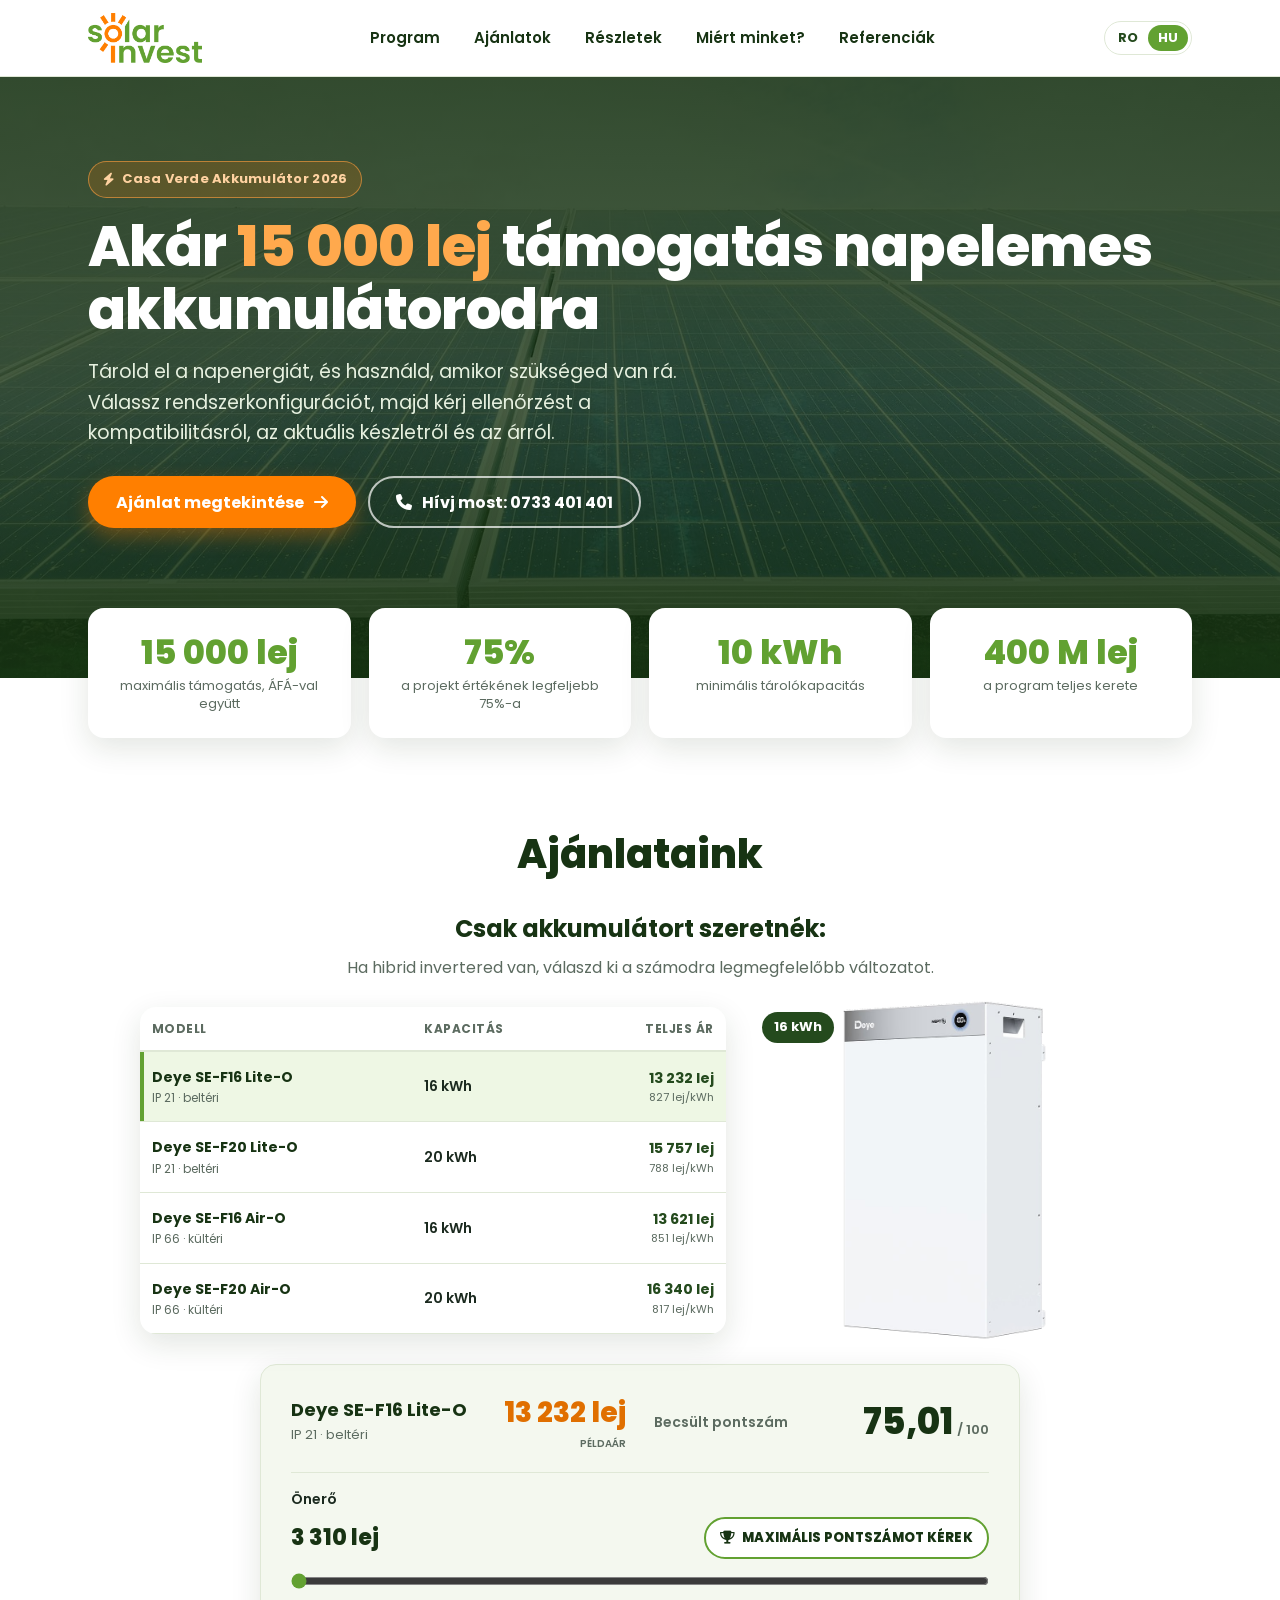
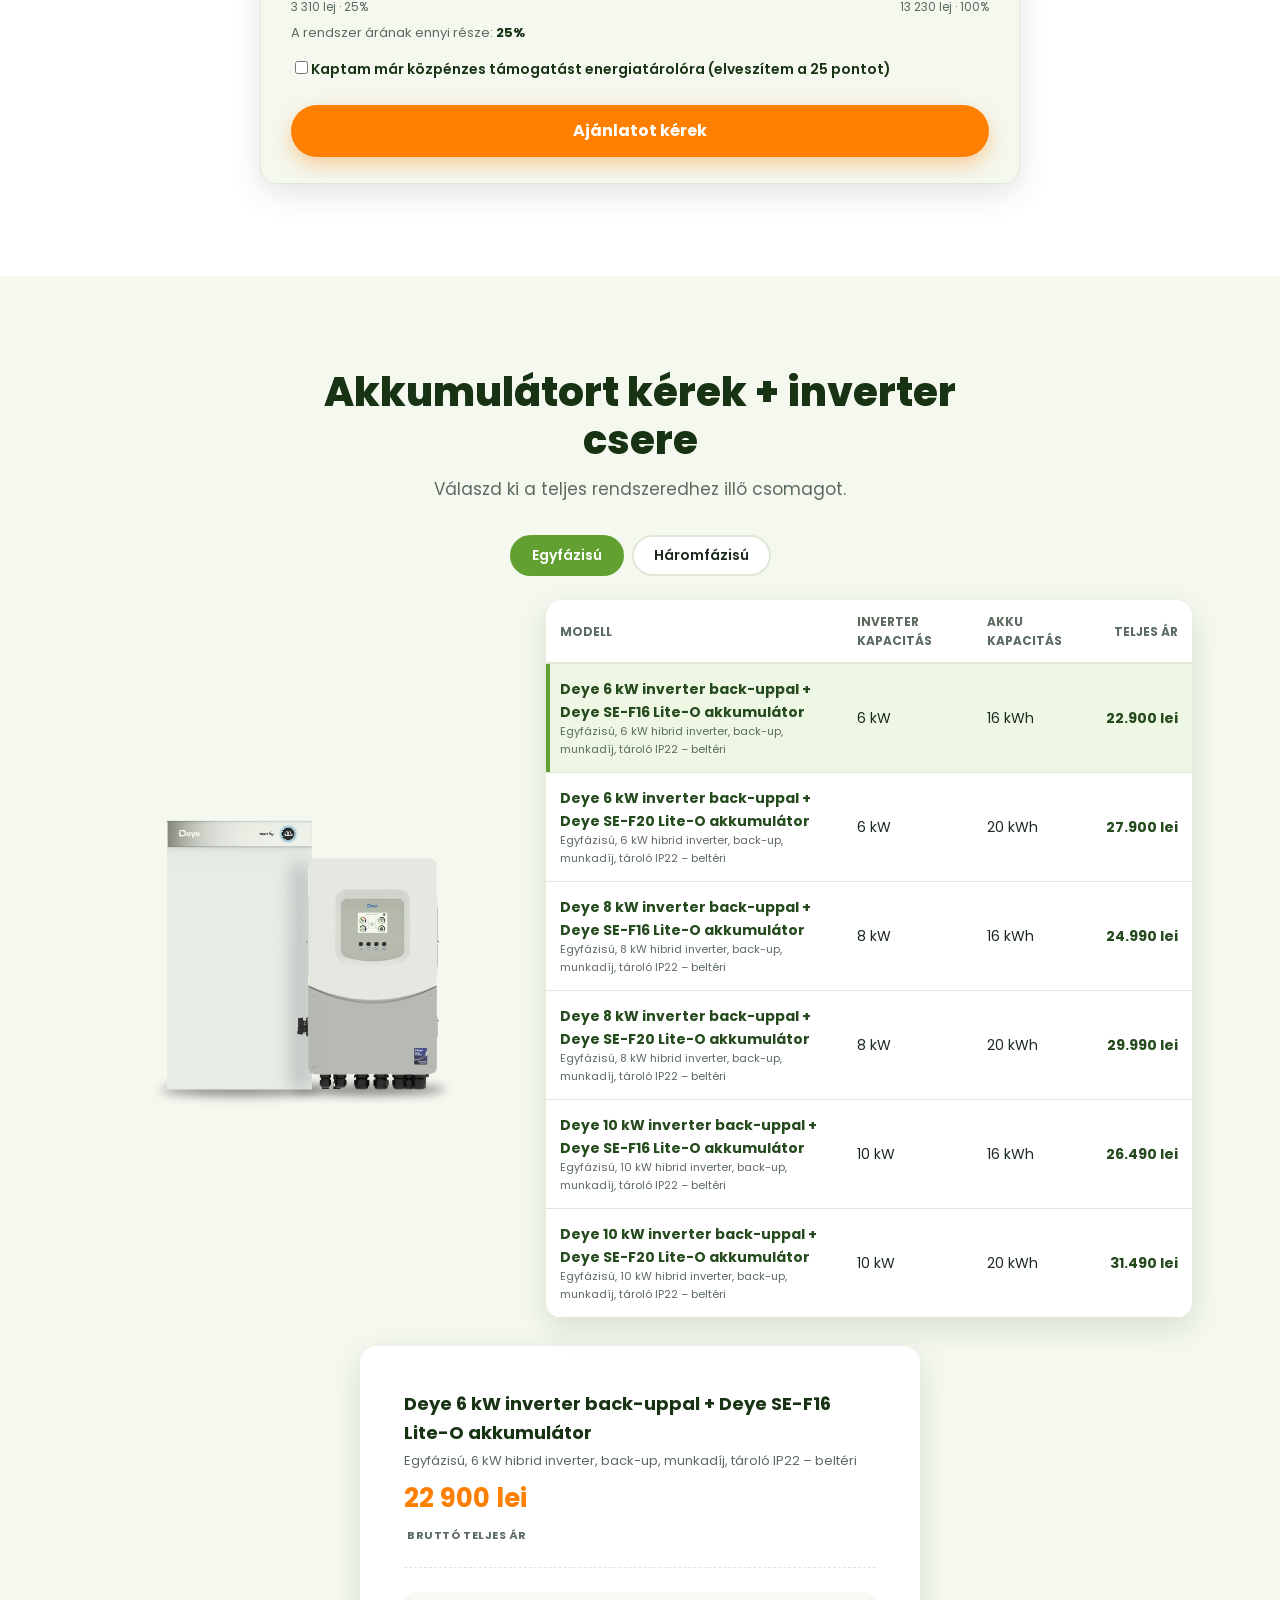
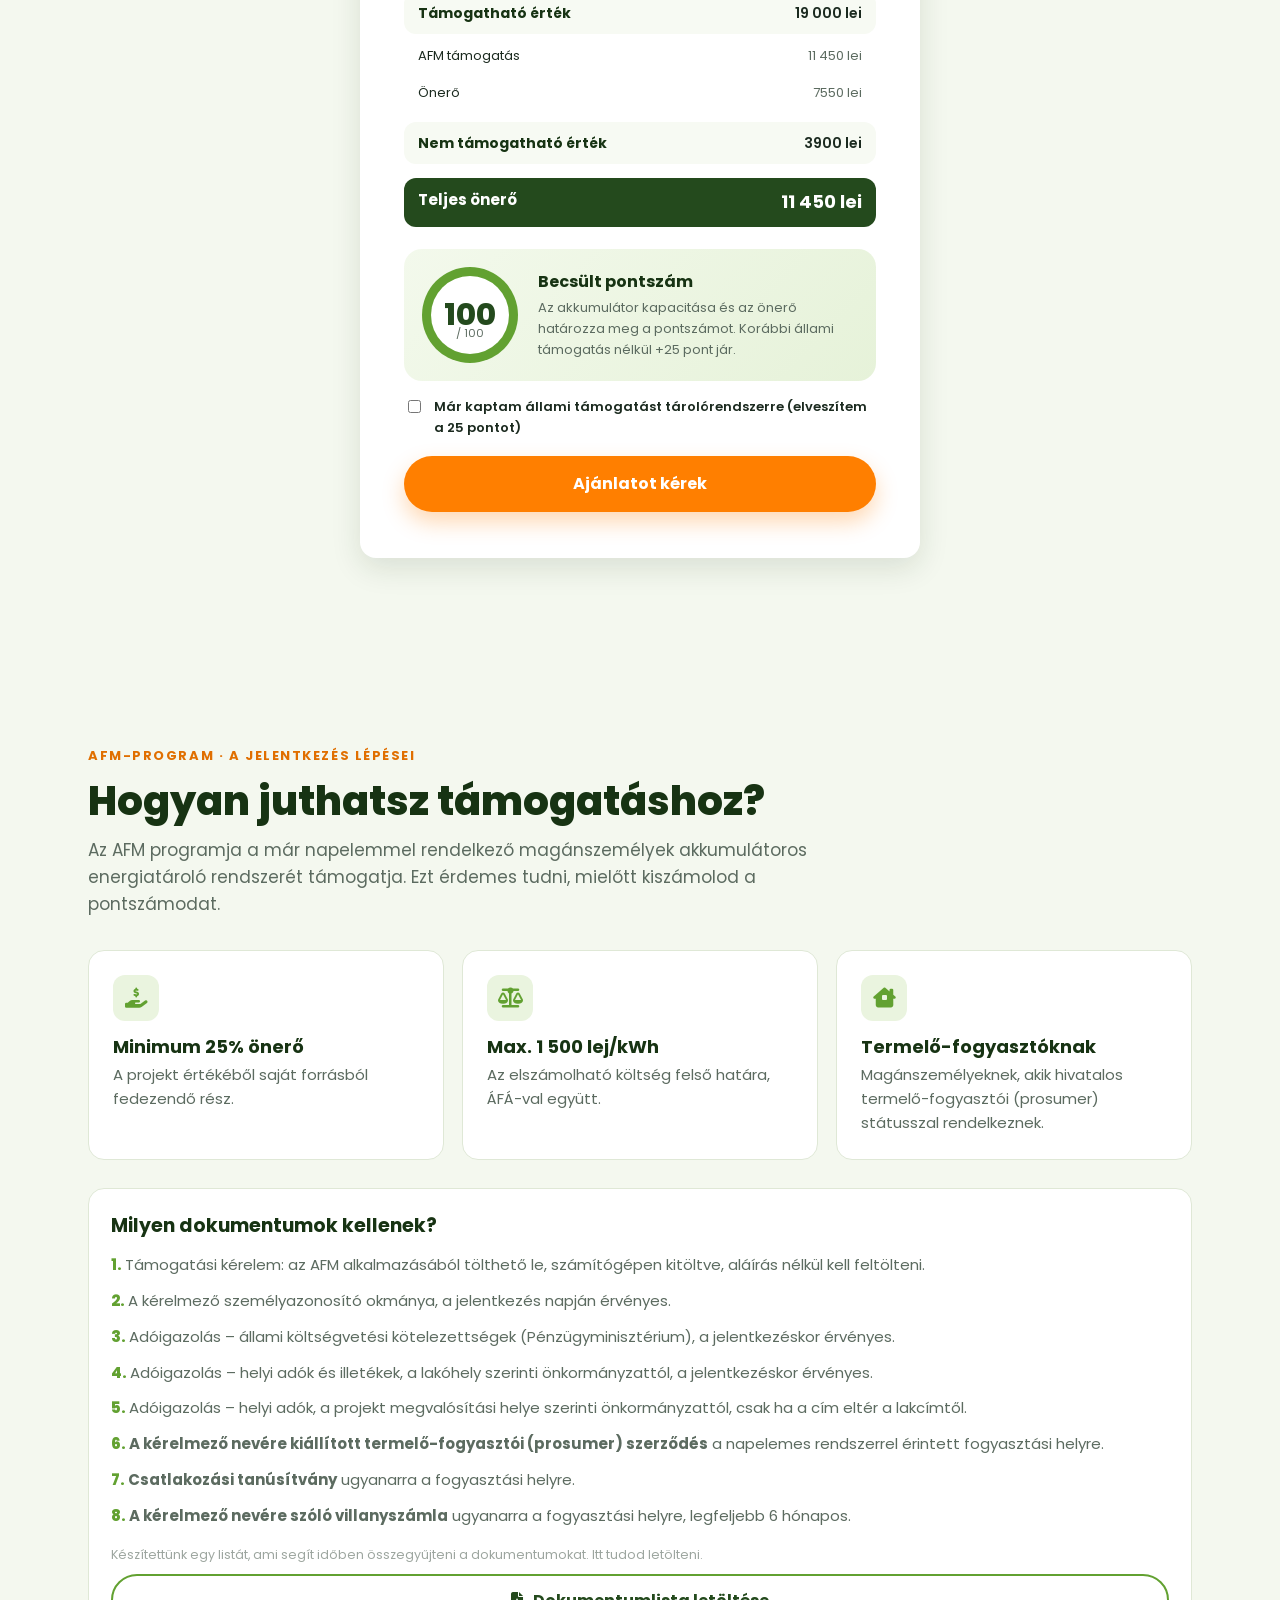
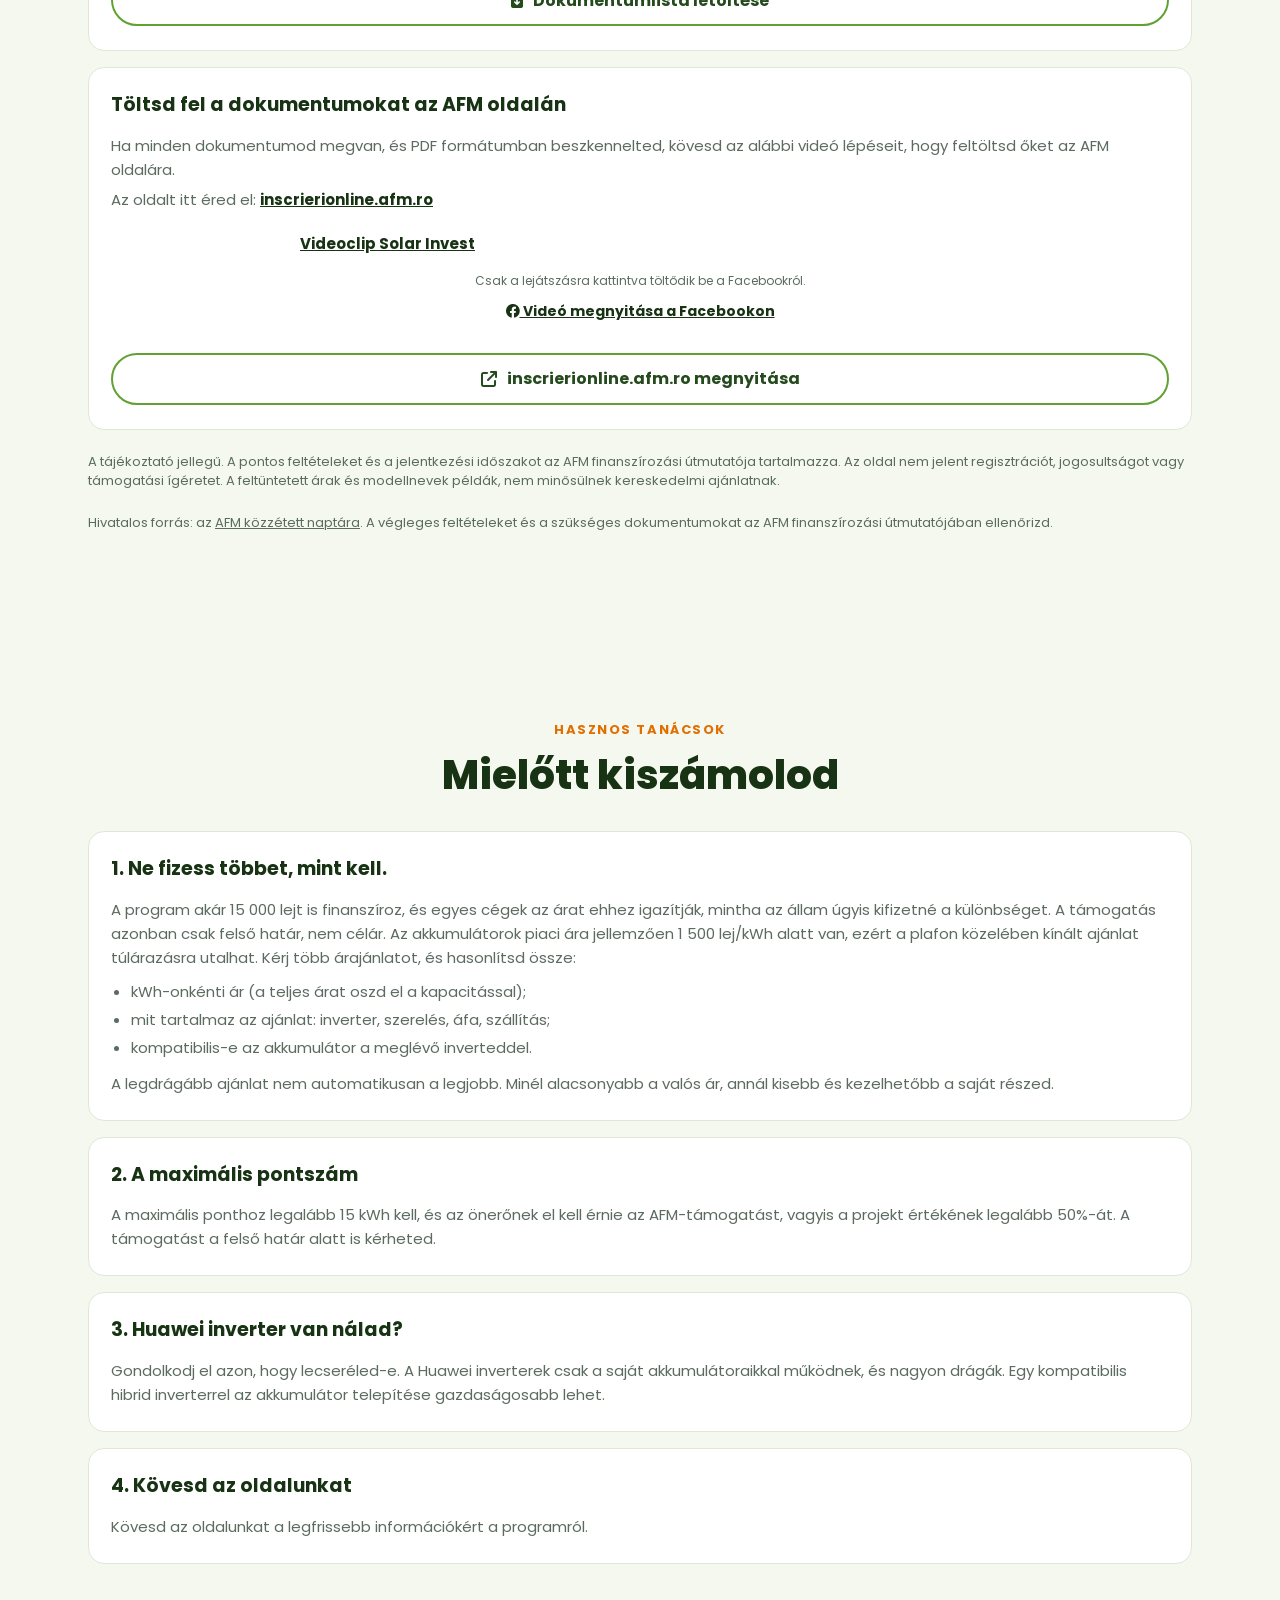
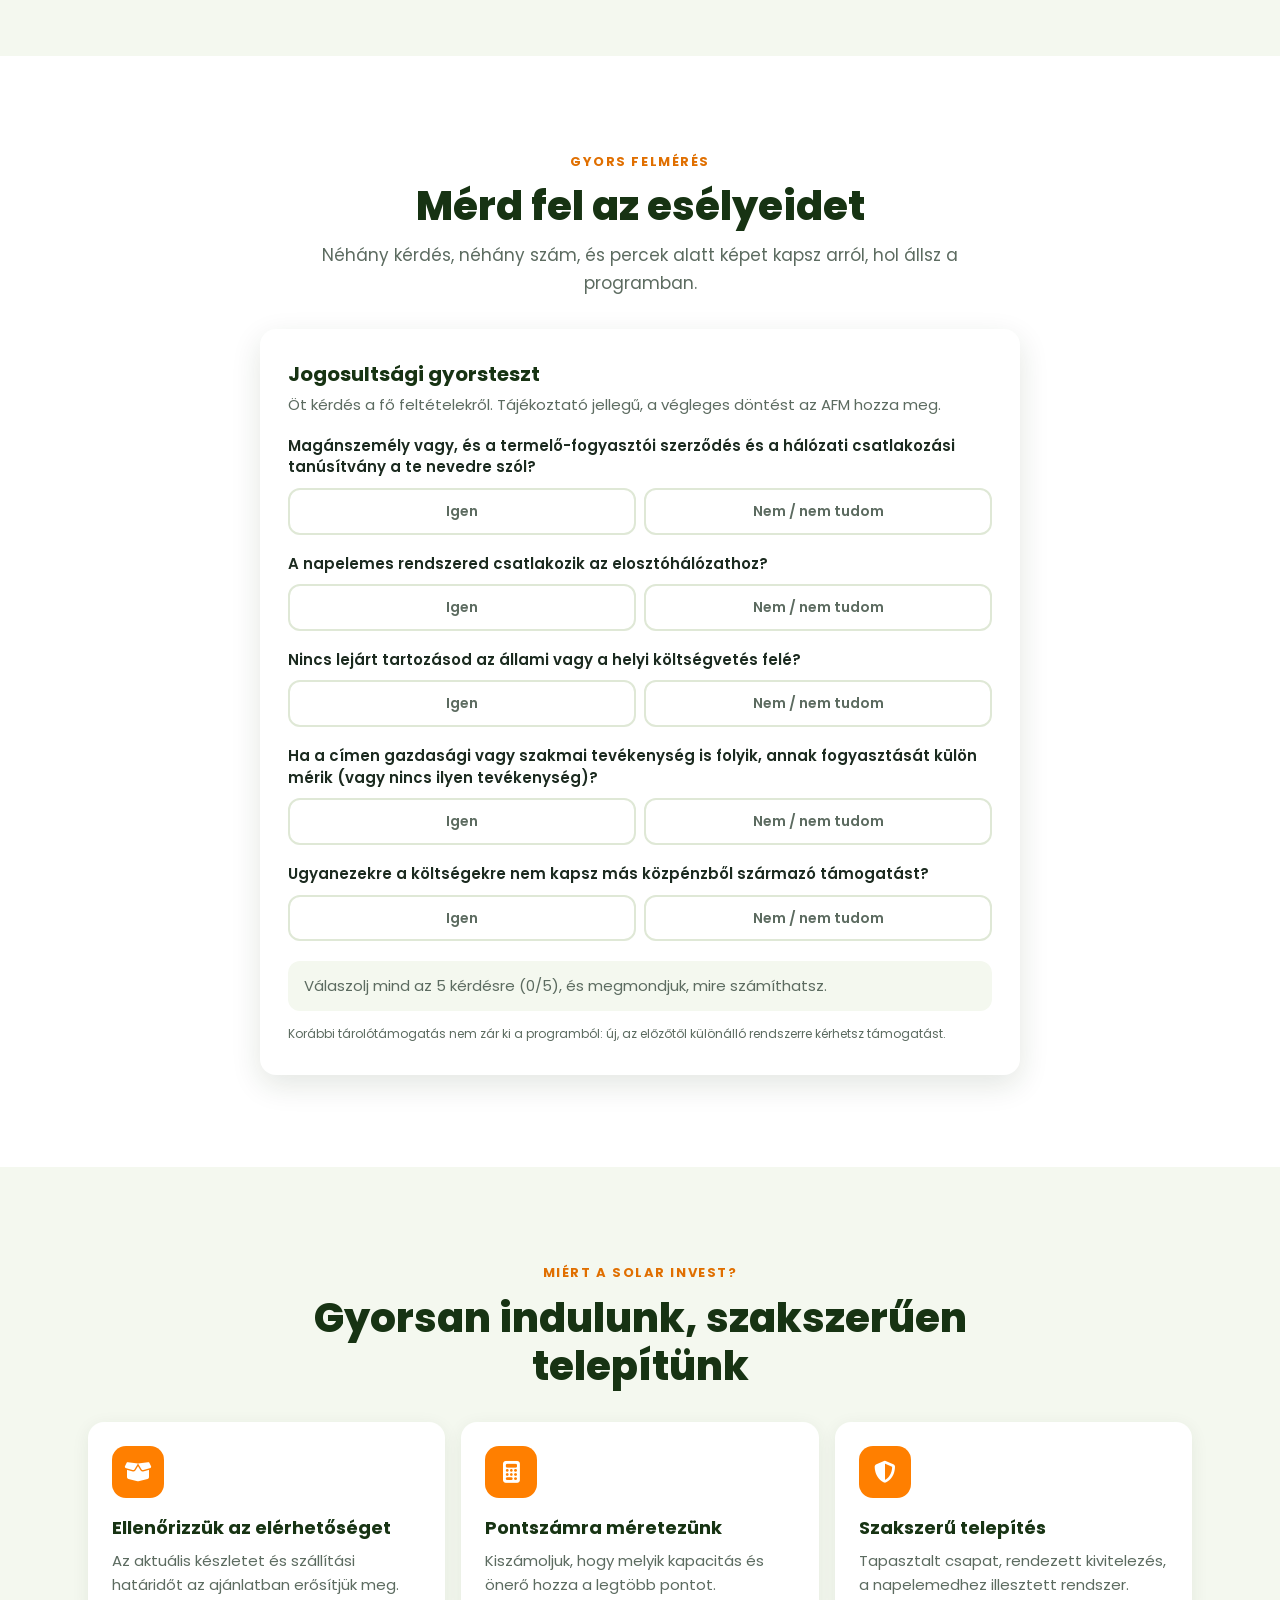
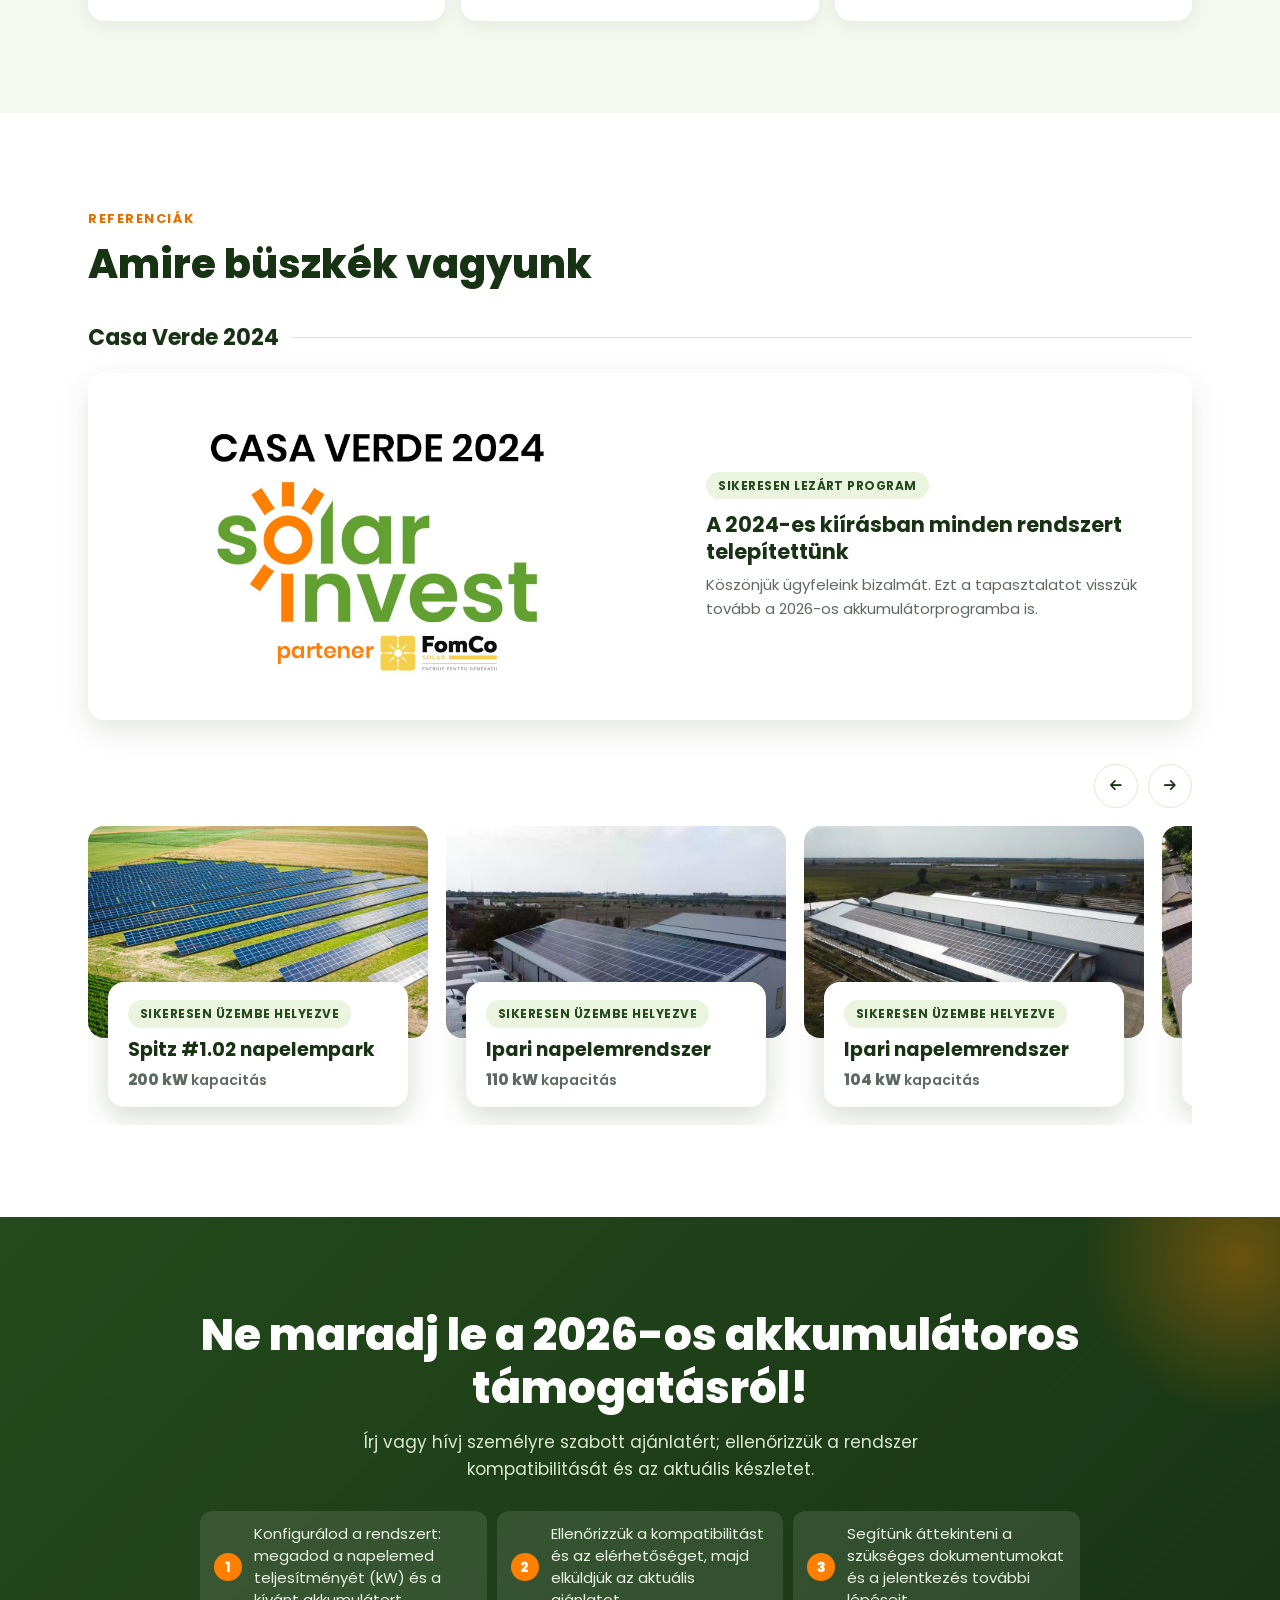
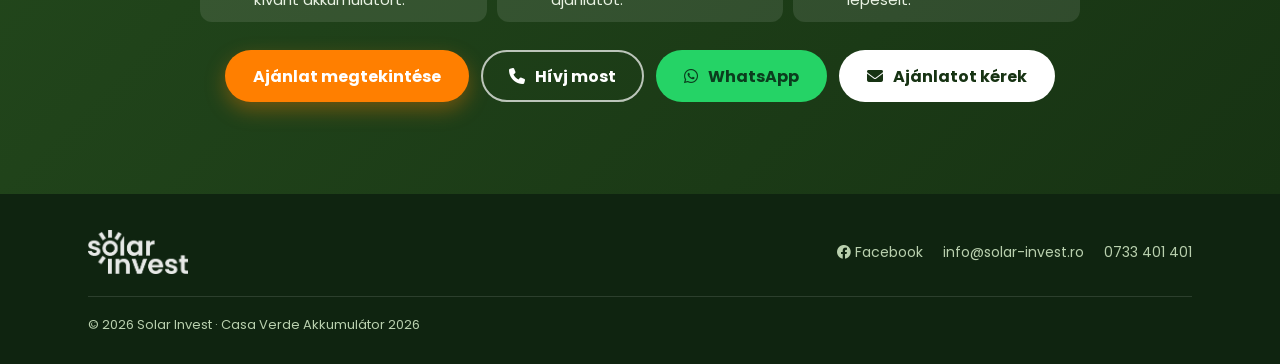
==== commit 898700ff: "Casa Verde: add battery + inverter replacement package section under 'Vreau doar baterie' (RO+HU) Co" ====
--- a/hu/index.html
+++ b/hu/index.html
@@ -15,6 +15,7 @@
     <link rel="stylesheet" href="../assets/css/fontawesome.min.css">
     <link rel="stylesheet" href="../assets/css/casa-verde-2026.css?v=20261119s">
     <script src="../assets/js/casa-verde-2026.js?v=20261117e" defer></script>
+    <script src="../assets/js/pachet.js?v=1" defer></script>
 </head>
 <!--
     FUNKCIÓK BE- ÉS KIKAPCSOLÁSA (mindkét nyelvi fájlban ugyanígy állítsd: hu/index.html és ro/index.html)
@@ -158,6 +159,66 @@
             </div>
         </section>
 
+        <section class="section" id="pachet" data-pachet>
+            <div class="container">
+                <div class="section-head center">
+                    <h2>Akkumulátort kérek + inverter csere</h2>
+                    <p>Válaszd ki a teljes rendszeredhez illő csomagot.</p>
+                </div>
+                <div class="pk-phase" role="group">
+                    <button class="on" data-phase="mono" type="button" aria-pressed="true">Egyfázisú</button>
+                    <button data-phase="tri" type="button" aria-pressed="false">Háromfázisú</button>
+                </div>
+                <div class="pk-top">
+                    <div class="pk-art"><img src="../assets/img/casa-verde/pachet-deye-invertor-baterie.png" width="1523" height="1419" loading="lazy" alt="Deye inverter és akkumulátor"></div>
+                    <div class="pk-tbl"><table>
+                        <thead><tr><th>Modell</th><th>Inverter kapacitás</th><th>Akku kapacitás</th><th class="r">Teljes ár</th></tr></thead>
+                        <tbody>
+                                <tr class="is-active" data-phase="mono" data-total="22900" data-batt="19000" data-kwh="16" data-inv="6" data-name="Deye 6 kW inverter back-uppal + Deye SE-F16 Lite-O akkumulátor" data-type="Egyfázisú, 6 kW hibrid inverter, back-up, munkadíj, tároló IP22 – beltéri" tabindex="0"><td><strong>Deye 6 kW inverter back-uppal + Deye SE-F16 Lite-O akkumulátor</strong><small>Egyfázisú, 6 kW hibrid inverter, back-up, munkadíj, tároló IP22 – beltéri</small></td><td>6 kW</td><td>16 kWh</td><td class="r"><strong>22.900 lei</strong></td></tr>
+                                <tr data-phase="mono" data-total="27900" data-batt="24000" data-kwh="20" data-inv="6" data-name="Deye 6 kW inverter back-uppal + Deye SE-F20 Lite-O akkumulátor" data-type="Egyfázisú, 6 kW hibrid inverter, back-up, munkadíj, tároló IP22 – beltéri" tabindex="0"><td><strong>Deye 6 kW inverter back-uppal + Deye SE-F20 Lite-O akkumulátor</strong><small>Egyfázisú, 6 kW hibrid inverter, back-up, munkadíj, tároló IP22 – beltéri</small></td><td>6 kW</td><td>20 kWh</td><td class="r"><strong>27.900 lei</strong></td></tr>
+                                <tr data-phase="mono" data-total="24990" data-batt="19000" data-kwh="16" data-inv="8" data-name="Deye 8 kW inverter back-uppal + Deye SE-F16 Lite-O akkumulátor" data-type="Egyfázisú, 8 kW hibrid inverter, back-up, munkadíj, tároló IP22 – beltéri" tabindex="0"><td><strong>Deye 8 kW inverter back-uppal + Deye SE-F16 Lite-O akkumulátor</strong><small>Egyfázisú, 8 kW hibrid inverter, back-up, munkadíj, tároló IP22 – beltéri</small></td><td>8 kW</td><td>16 kWh</td><td class="r"><strong>24.990 lei</strong></td></tr>
+                                <tr data-phase="mono" data-total="29990" data-batt="24000" data-kwh="20" data-inv="8" data-name="Deye 8 kW inverter back-uppal + Deye SE-F20 Lite-O akkumulátor" data-type="Egyfázisú, 8 kW hibrid inverter, back-up, munkadíj, tároló IP22 – beltéri" tabindex="0"><td><strong>Deye 8 kW inverter back-uppal + Deye SE-F20 Lite-O akkumulátor</strong><small>Egyfázisú, 8 kW hibrid inverter, back-up, munkadíj, tároló IP22 – beltéri</small></td><td>8 kW</td><td>20 kWh</td><td class="r"><strong>29.990 lei</strong></td></tr>
+                                <tr data-phase="mono" data-total="26490" data-batt="19000" data-kwh="16" data-inv="10" data-name="Deye 10 kW inverter back-uppal + Deye SE-F16 Lite-O akkumulátor" data-type="Egyfázisú, 10 kW hibrid inverter, back-up, munkadíj, tároló IP22 – beltéri" tabindex="0"><td><strong>Deye 10 kW inverter back-uppal + Deye SE-F16 Lite-O akkumulátor</strong><small>Egyfázisú, 10 kW hibrid inverter, back-up, munkadíj, tároló IP22 – beltéri</small></td><td>10 kW</td><td>16 kWh</td><td class="r"><strong>26.490 lei</strong></td></tr>
+                                <tr data-phase="mono" data-total="31490" data-batt="24000" data-kwh="20" data-inv="10" data-name="Deye 10 kW inverter back-uppal + Deye SE-F20 Lite-O akkumulátor" data-type="Egyfázisú, 10 kW hibrid inverter, back-up, munkadíj, tároló IP22 – beltéri" tabindex="0"><td><strong>Deye 10 kW inverter back-uppal + Deye SE-F20 Lite-O akkumulátor</strong><small>Egyfázisú, 10 kW hibrid inverter, back-up, munkadíj, tároló IP22 – beltéri</small></td><td>10 kW</td><td>20 kWh</td><td class="r"><strong>31.490 lei</strong></td></tr>
+                                <tr hidden data-phase="tri" data-total="26290" data-batt="19000" data-kwh="16" data-inv="6" data-name="Deye 6 kW háromfázisú inverter back-uppal + Deye SE-F16 Lite-O akkumulátor" data-type="Háromfázisú, 6 kW hibrid inverter, back-up, munkadíj, tároló IP22 – beltéri" tabindex="0"><td><strong>Deye 6 kW háromfázisú inverter back-uppal + Deye SE-F16 Lite-O akkumulátor</strong><small>Háromfázisú, 6 kW hibrid inverter, back-up, munkadíj, tároló IP22 – beltéri</small></td><td>6 kW</td><td>16 kWh</td><td class="r"><strong>26.290 lei</strong></td></tr>
+                                <tr hidden data-phase="tri" data-total="31290" data-batt="24000" data-kwh="20" data-inv="6" data-name="Deye 6 kW háromfázisú inverter back-uppal + Deye SE-F20 Lite-O akkumulátor" data-type="Háromfázisú, 6 kW hibrid inverter, back-up, munkadíj, tároló IP22 – beltéri" tabindex="0"><td><strong>Deye 6 kW háromfázisú inverter back-uppal + Deye SE-F20 Lite-O akkumulátor</strong><small>Háromfázisú, 6 kW hibrid inverter, back-up, munkadíj, tároló IP22 – beltéri</small></td><td>6 kW</td><td>20 kWh</td><td class="r"><strong>31.290 lei</strong></td></tr>
+                                <tr hidden data-phase="tri" data-total="26650" data-batt="19000" data-kwh="16" data-inv="8" data-name="Deye 8 kW háromfázisú inverter back-uppal + Deye SE-F16 Lite-O akkumulátor" data-type="Háromfázisú, 8 kW hibrid inverter, back-up, munkadíj, tároló IP22 – beltéri" tabindex="0"><td><strong>Deye 8 kW háromfázisú inverter back-uppal + Deye SE-F16 Lite-O akkumulátor</strong><small>Háromfázisú, 8 kW hibrid inverter, back-up, munkadíj, tároló IP22 – beltéri</small></td><td>8 kW</td><td>16 kWh</td><td class="r"><strong>26.650 lei</strong></td></tr>
+                                <tr hidden data-phase="tri" data-total="31650" data-batt="24000" data-kwh="20" data-inv="8" data-name="Deye 8 kW háromfázisú inverter back-uppal + Deye SE-F20 Lite-O akkumulátor" data-type="Háromfázisú, 8 kW hibrid inverter, back-up, munkadíj, tároló IP22 – beltéri" tabindex="0"><td><strong>Deye 8 kW háromfázisú inverter back-uppal + Deye SE-F20 Lite-O akkumulátor</strong><small>Háromfázisú, 8 kW hibrid inverter, back-up, munkadíj, tároló IP22 – beltéri</small></td><td>8 kW</td><td>20 kWh</td><td class="r"><strong>31.650 lei</strong></td></tr>
+                                <tr hidden data-phase="tri" data-total="27040" data-batt="19000" data-kwh="16" data-inv="10" data-name="Deye 10 kW háromfázisú inverter back-uppal + Deye SE-F16 Lite-O akkumulátor" data-type="Háromfázisú, 10 kW hibrid inverter, back-up, munkadíj, tároló IP22 – beltéri" tabindex="0"><td><strong>Deye 10 kW háromfázisú inverter back-uppal + Deye SE-F16 Lite-O akkumulátor</strong><small>Háromfázisú, 10 kW hibrid inverter, back-up, munkadíj, tároló IP22 – beltéri</small></td><td>10 kW</td><td>16 kWh</td><td class="r"><strong>27.040 lei</strong></td></tr>
+                                <tr hidden data-phase="tri" data-total="32040" data-batt="24000" data-kwh="20" data-inv="10" data-name="Deye 10 kW háromfázisú inverter back-uppal + Deye SE-F20 Lite-O akkumulátor" data-type="Háromfázisú, 10 kW hibrid inverter, back-up, munkadíj, tároló IP22 – beltéri" tabindex="0"><td><strong>Deye 10 kW háromfázisú inverter back-uppal + Deye SE-F20 Lite-O akkumulátor</strong><small>Háromfázisú, 10 kW hibrid inverter, back-up, munkadíj, tároló IP22 – beltéri</small></td><td>10 kW</td><td>20 kWh</td><td class="r"><strong>32.040 lei</strong></td></tr>
+                                <tr hidden data-phase="tri" data-total="27590" data-batt="19000" data-kwh="16" data-inv="12" data-name="Deye 12 kW háromfázisú inverter back-uppal + Deye SE-F16 Lite-O akkumulátor" data-type="Háromfázisú, 12 kW hibrid inverter, back-up, munkadíj, tároló IP22 – beltéri" tabindex="0"><td><strong>Deye 12 kW háromfázisú inverter back-uppal + Deye SE-F16 Lite-O akkumulátor</strong><small>Háromfázisú, 12 kW hibrid inverter, back-up, munkadíj, tároló IP22 – beltéri</small></td><td>12 kW</td><td>16 kWh</td><td class="r"><strong>27.590 lei</strong></td></tr>
+                                <tr hidden data-phase="tri" data-total="32590" data-batt="24000" data-kwh="20" data-inv="12" data-name="Deye 12 kW háromfázisú inverter back-uppal + Deye SE-F20 Lite-O akkumulátor" data-type="Háromfázisú, 12 kW hibrid inverter, back-up, munkadíj, tároló IP22 – beltéri" tabindex="0"><td><strong>Deye 12 kW háromfázisú inverter back-uppal + Deye SE-F20 Lite-O akkumulátor</strong><small>Háromfázisú, 12 kW hibrid inverter, back-up, munkadíj, tároló IP22 – beltéri</small></td><td>12 kW</td><td>20 kWh</td><td class="r"><strong>32.590 lei</strong></td></tr>
+                                <tr hidden data-phase="tri" data-total="28690" data-batt="19000" data-kwh="16" data-inv="15" data-name="Deye 15 kW háromfázisú inverter back-uppal + Deye SE-F16 Lite-O akkumulátor" data-type="Háromfázisú, 15 kW hibrid inverter, back-up, munkadíj, tároló IP22 – beltéri" tabindex="0"><td><strong>Deye 15 kW háromfázisú inverter back-uppal + Deye SE-F16 Lite-O akkumulátor</strong><small>Háromfázisú, 15 kW hibrid inverter, back-up, munkadíj, tároló IP22 – beltéri</small></td><td>15 kW</td><td>16 kWh</td><td class="r"><strong>28.690 lei</strong></td></tr>
+                                <tr hidden data-phase="tri" data-total="33690" data-batt="24000" data-kwh="20" data-inv="15" data-name="Deye 15 kW háromfázisú inverter back-uppal + Deye SE-F20 Lite-O akkumulátor" data-type="Háromfázisú, 15 kW hibrid inverter, back-up, munkadíj, tároló IP22 – beltéri" tabindex="0"><td><strong>Deye 15 kW háromfázisú inverter back-uppal + Deye SE-F20 Lite-O akkumulátor</strong><small>Háromfázisú, 15 kW hibrid inverter, back-up, munkadíj, tároló IP22 – beltéri</small></td><td>15 kW</td><td>20 kWh</td><td class="r"><strong>33.690 lei</strong></td></tr>
+                                <tr hidden data-phase="tri" data-total="31190" data-batt="19000" data-kwh="16" data-inv="20" data-name="Deye 20 kW háromfázisú inverter back-uppal + Deye SE-F16 Lite-O akkumulátor" data-type="Háromfázisú, 20 kW hibrid inverter, back-up, munkadíj, tároló IP22 – beltéri" tabindex="0"><td><strong>Deye 20 kW háromfázisú inverter back-uppal + Deye SE-F16 Lite-O akkumulátor</strong><small>Háromfázisú, 20 kW hibrid inverter, back-up, munkadíj, tároló IP22 – beltéri</small></td><td>20 kW</td><td>16 kWh</td><td class="r"><strong>31.190 lei</strong></td></tr>
+                                <tr hidden data-phase="tri" data-total="36190" data-batt="24000" data-kwh="20" data-inv="20" data-name="Deye 20 kW háromfázisú inverter back-uppal + Deye SE-F20 Lite-O akkumulátor" data-type="Háromfázisú, 20 kW hibrid inverter, back-up, munkadíj, tároló IP22 – beltéri" tabindex="0"><td><strong>Deye 20 kW háromfázisú inverter back-uppal + Deye SE-F20 Lite-O akkumulátor</strong><small>Háromfázisú, 20 kW hibrid inverter, back-up, munkadíj, tároló IP22 – beltéri</small></td><td>20 kW</td><td>20 kWh</td><td class="r"><strong>36.190 lei</strong></td></tr>
+                        </tbody>
+                    </table></div>
+                </div>
+                <div class="pk-card" aria-live="polite">
+                    <div class="pk-sum">
+                        <div class="pk-head">
+                            <div><h3 data-pk="name"></h3><p data-pk="type"></p></div>
+                            <div class="pk-price"><b data-pk="price"></b><small>bruttó teljes ár</small></div>
+                        </div>
+                        <div class="pk-brk">
+                            <div class="pk-grp">Támogatható érték <span class="pk-grp-v" data-pk="elig"></span></div>
+                            <div class="sub"><span>AFM támogatás</span><span data-pk="sup"></span></div>
+                            <div class="sub"><span>Önerő</span><span data-pk="battown"></span></div>
+                            <div class="pk-grp">Nem támogatható érték <span class="pk-grp-v" data-pk="nonelig"></span></div>
+                            <div class="own"><span>Teljes önerő</span><span data-pk="own"></span></div>
+                        </div>
+                        <div class="pk-score">
+                            <div class="pk-ring"><span data-pk="score">100</span><em>/ 100</em></div>
+                            <div><h4>Becsült pontszám</h4><p>Az akkumulátor kapacitása és az önerő határozza meg a pontszámot. Korábbi állami támogatás nélkül +25 pont jár.</p></div>
+                        </div>
+                        <label class="pk-prior"><input type="checkbox" data-pk="prior"><span>Már kaptam állami támogatást tárolórendszerre (elveszítem a 25 pontot)</span></label>
+                        <a class="pk-cta" data-pk="cta" href="https://solarflux.solar-invest.ro/green-house-configurator">Ajánlatot kérek</a>
+                    </div>
+                </div>
+            </div>
+        </section>
+
         <section class="section" id="detalii">
             <div class="container">
                 <div class="section-head">
--- a/assets/css/casa-verde-2026.css
+++ b/assets/css/casa-verde-2026.css
@@ -470,3 +470,41 @@
 .battery-pick-art .battery-art{display:block;height:auto;background:none;border-radius:0;overflow:visible}
 .battery-pick-art .battery-art::before,.battery-pick-art .battery-art::after{content:none;display:none}
 .battery-pick-art .battery-art img{width:auto;height:auto;max-width:100%;max-height:340px;object-fit:contain;opacity:1;mix-blend-mode:normal;display:block;margin:0 auto}
+
+/* Pachet: baterie + schimbare invertor (#pachet) */
+
+.pk-phase{display:flex;justify-content:center;gap:8px;margin:0 0 24px}.pk-phase button{border:2px solid var(--line);background:#fff;border-radius:999px;padding:8px 20px;font:600 14px Poppins,sans-serif;color:var(--ink);cursor:pointer}.pk-phase button.on{background:var(--green);border-color:var(--green);color:#fff}
+.pk-title{text-align:center;margin:0 0 6px;font-size:24px;color:var(--green-deep)}
+.pk-sub{text-align:center;margin:0 0 28px;color:var(--muted)}
+.pk-top{display:grid;grid-template-columns:minmax(0,4fr) minmax(0,6fr);gap:28px;align-items:center}
+.pk-art{display:flex;align-items:center;justify-content:center;min-height:320px}
+.pk-art img{max-width:100%;max-height:360px;mix-blend-mode:multiply;object-fit:contain}
+.pk-tbl{background:#fff;border-radius:var(--radius);box-shadow:var(--shadow);overflow:hidden}
+.pk-tbl table{width:100%;border-collapse:collapse;font-size:14px}
+.pk-tbl th{padding:12px 14px;text-align:left;font-size:12px;text-transform:uppercase;color:var(--muted);border-bottom:2px solid var(--line)}
+.pk-tbl th.r,.pk-tbl td.r{text-align:right}
+.pk-tbl td{padding:14px;border-bottom:1px solid var(--line);vertical-align:middle;cursor:pointer}
+.pk-tbl tr.is-active td{background:#eef7e4;box-shadow:inset 4px 0 0 var(--green)}
+.pk-tbl small{display:block;color:var(--muted);font-size:11px}
+.pk-tbl strong{color:var(--green-dark)}
+.pk-card{max-width:560px;margin:28px auto 0;background:#fff;border-radius:var(--radius);box-shadow:var(--shadow);padding:22px}
+.pk-head{display:flex;justify-content:space-between;align-items:flex-start;gap:12px}
+.pk-head h3{margin:0;font-size:18px;color:var(--green-deep)}
+.pk-head p{margin:2px 0 0;font-size:13px;color:var(--muted)}
+.pk-price{font-size:24px;font-weight:700;color:var(--orange)}
+.pk-score{display:flex;justify-content:space-between;align-items:center;margin-top:18px;padding:14px 16px;border-radius:12px;background:#f3f9ec}
+.pk-score b{font-size:30px;color:var(--green-dark)}
+.pk-own{margin-top:16px;display:flex;justify-content:space-between;align-items:center;font-weight:600}
+.pk-own strong{font-size:20px}
+.pk-prior{display:flex;gap:8px;margin-top:14px;font-size:13px;font-weight:600}
+.pk-cta{display:block;text-align:center;margin-top:18px;background:var(--orange);color:#fff;font-weight:700;border-radius:999px;padding:14px;text-decoration:none}
+@media(max-width:820px){.pk-top{grid-template-columns:1fr}}
+.pk-sum{padding:22px 22px 24px}.pk-head{display:flex;justify-content:space-between;align-items:flex-start;gap:12px;flex-wrap:wrap;padding-bottom:16px;border-bottom:1px dashed var(--line)}.pk-head h3{margin:0;font-size:18px;color:var(--green-deep)}.pk-head p{margin:3px 0 0;font-size:13px;color:var(--muted)}.pk-price{text-align:right}.pk-price b{display:block;font-size:26px;color:var(--orange);line-height:1.1}.pk-price small{font-size:11px;color:var(--muted);text-transform:uppercase;letter-spacing:.05em}.pk-brk{margin:18px 0 0;display:grid;gap:8px}.pk-brk div{display:flex;justify-content:space-between;gap:10px;font-size:14px;padding:10px 14px;border-radius:12px;background:#f7faf3}.pk-brk div span:first-child{color:var(--ink)}.pk-brk div.sub{background:transparent;padding:4px 14px;font-size:13px;color:var(--muted)}.pk-brk div.own{background:var(--green-dark);color:#fff;margin-top:6px;font-weight:700;font-size:15px}.pk-brk div.own span:last-child{font-size:18px}.pk-brk div.own span:first-child{color:#fff}.pk-grp{display:flex;justify-content:space-between;font-weight:700;color:var(--green-deep);margin-top:6px;font-size:14px;padding:4px 14px}.pk-grp-v{color:var(--muted);font-weight:600}.pk-score{display:flex;align-items:center;gap:20px;margin-top:22px;padding:18px;border-radius:18px;background:linear-gradient(135deg,#f3f9ec,#e6f2d9)}.pk-ring{width:96px;height:96px;border-radius:50%;background:conic-gradient(var(--green) 0 100%,#dfe8d6 0);display:flex;align-items:center;justify-content:center;flex:0 0 auto;position:relative}.pk-ring::after{content:"";position:absolute;inset:9px;border-radius:50%;background:#fff}.pk-ring span{position:relative;z-index:1;font-size:30px;font-weight:800;color:var(--green-dark)}.pk-ring em{position:absolute;bottom:20px;left:0;right:0;text-align:center;font-size:11px;font-style:normal;color:var(--muted);z-index:1}.pk-score h4{margin:0 0 4px;font-size:16px;color:var(--green-deep)}.pk-score p{margin:0;font-size:13px;color:var(--muted)}.pk-prior{display:flex;gap:10px;align-items:flex-start;margin-top:16px;font-size:13px;color:var(--ink);cursor:pointer}.pk-prior input{margin-top:3px;accent-color:var(--green)}.pk-cta{display:block;text-align:center;margin-top:18px;background:var(--orange);color:#fff;font-weight:700;border-radius:999px;padding:15px;text-decoration:none;box-shadow:0 10px 22px rgba(255,127,0,.3)}
+.pk-brk div.sub{background:transparent;padding:4px 14px;font-size:13px;color:var(--muted)}
+.pk-brk div.own{background:var(--green-dark);color:#fff;margin-top:6px;font-weight:700}
+.pk-brk div.own span:first-child{color:#fff}
+.pk-brk div{display:flex;justify-content:space-between;gap:10px;font-size:14px;padding:10px 14px;border-radius:12px;background:#f7faf3}
+.pk-card{max-width:560px}#pachet .pk-tbl tr.is-active td{box-shadow:none}
+#pachet .pk-tbl tr.is-active td:first-child{box-shadow:inset 4px 0 0 var(--green)}
+#pachet .pk-tbl td.r{white-space:nowrap}
+#pachet .pk-tbl tr[tabindex]:focus-visible{outline-offset:-3px}
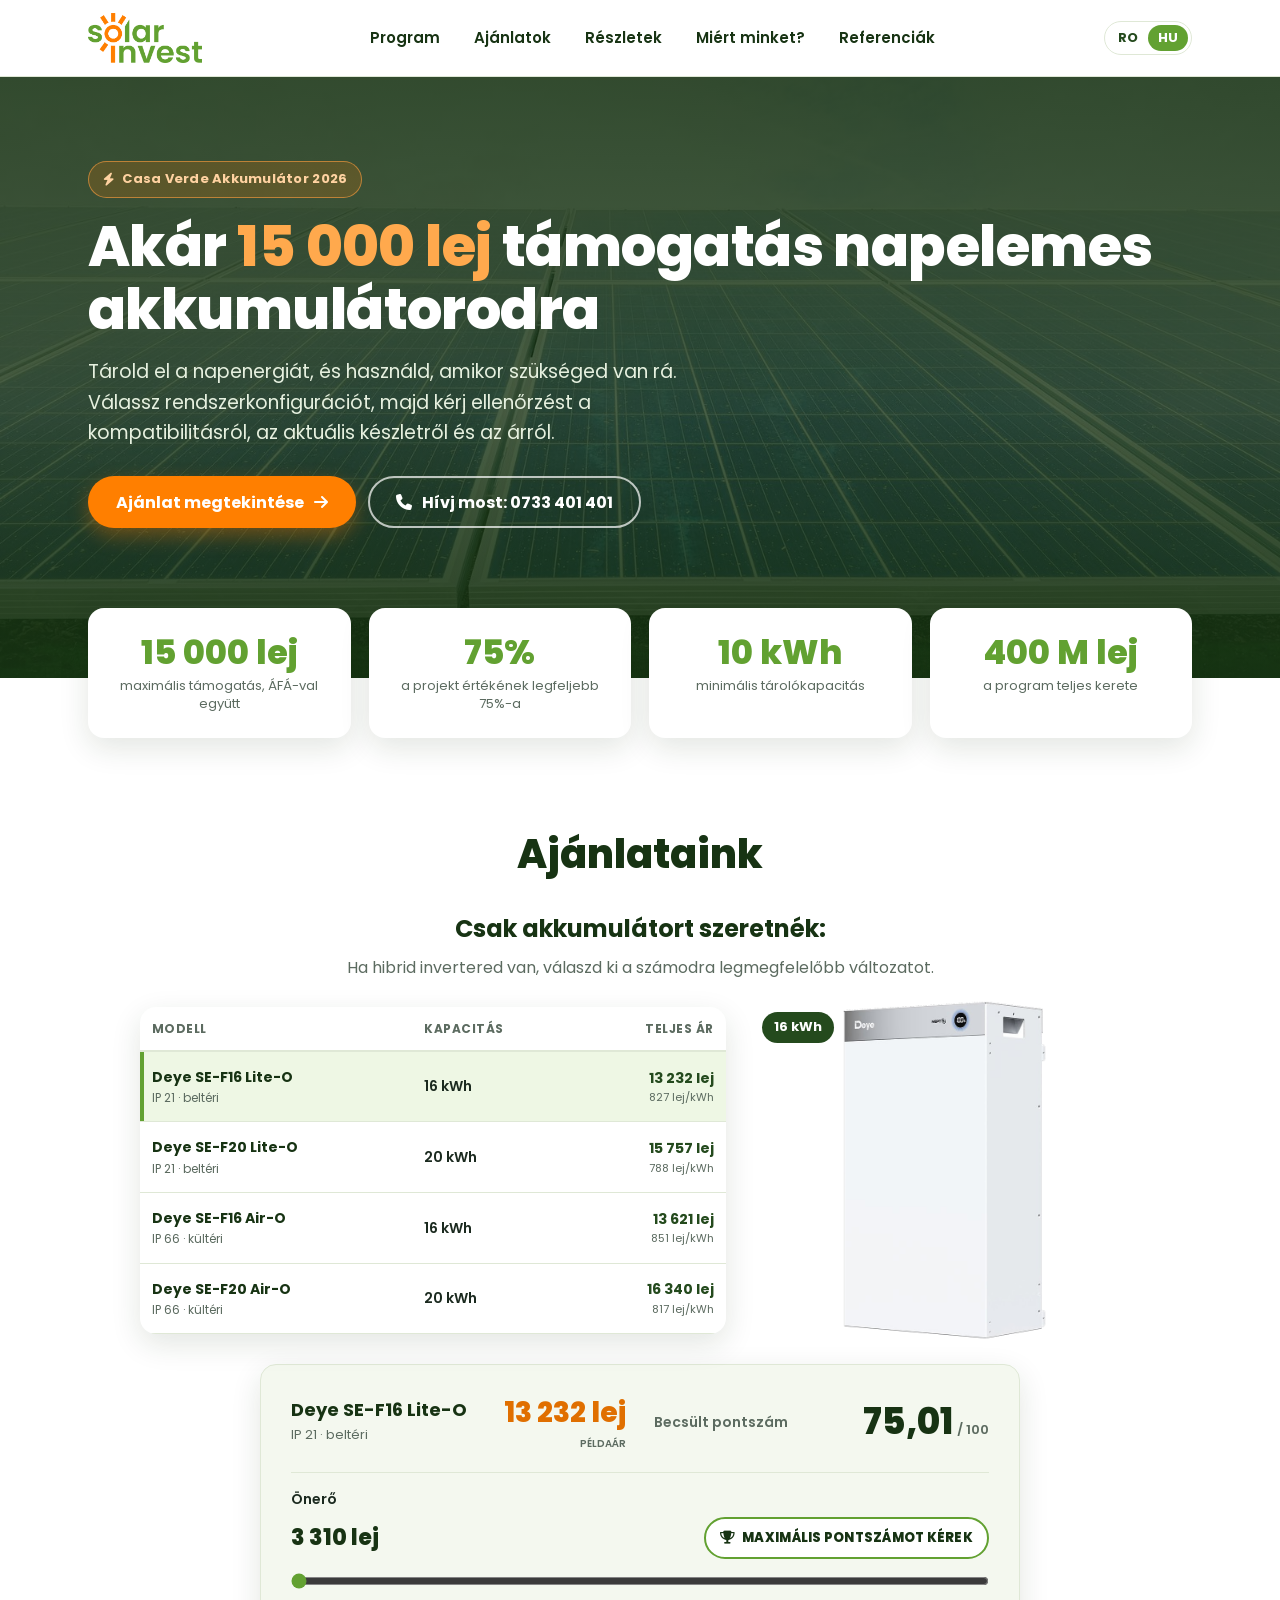
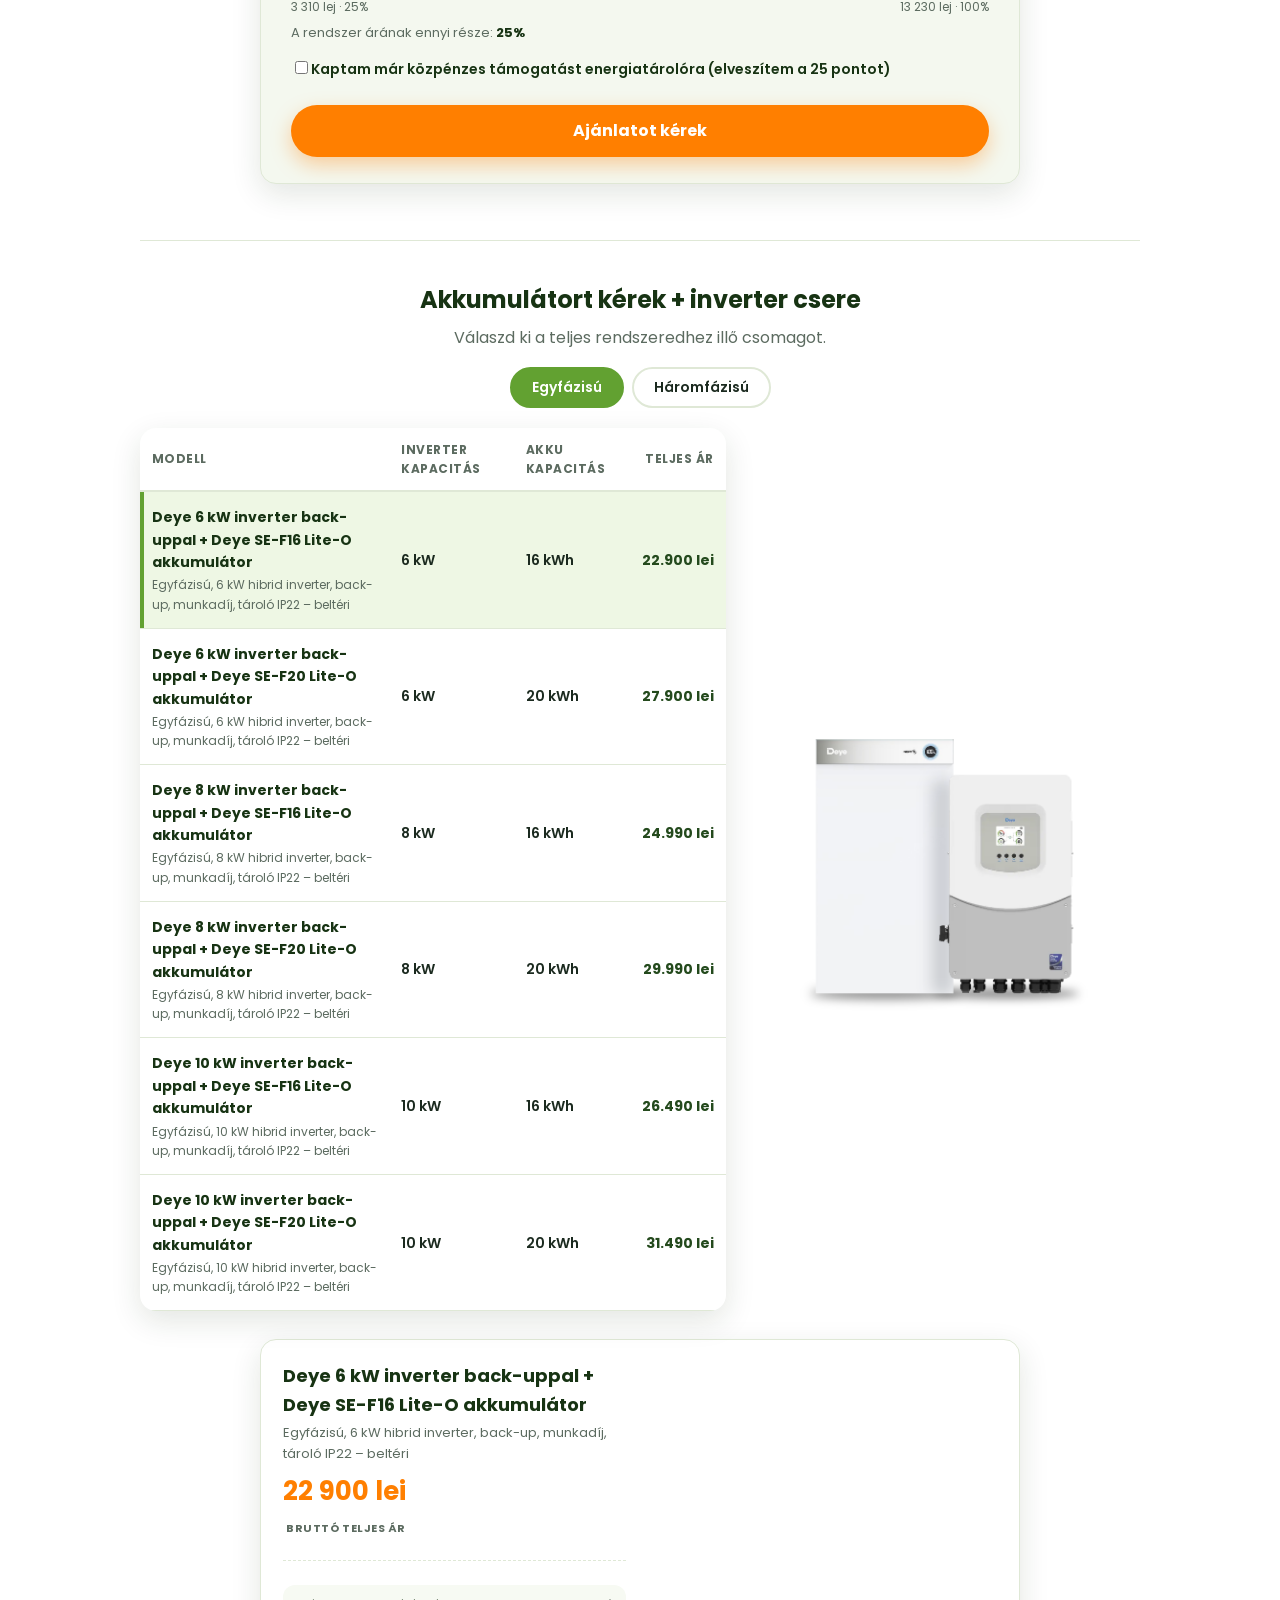
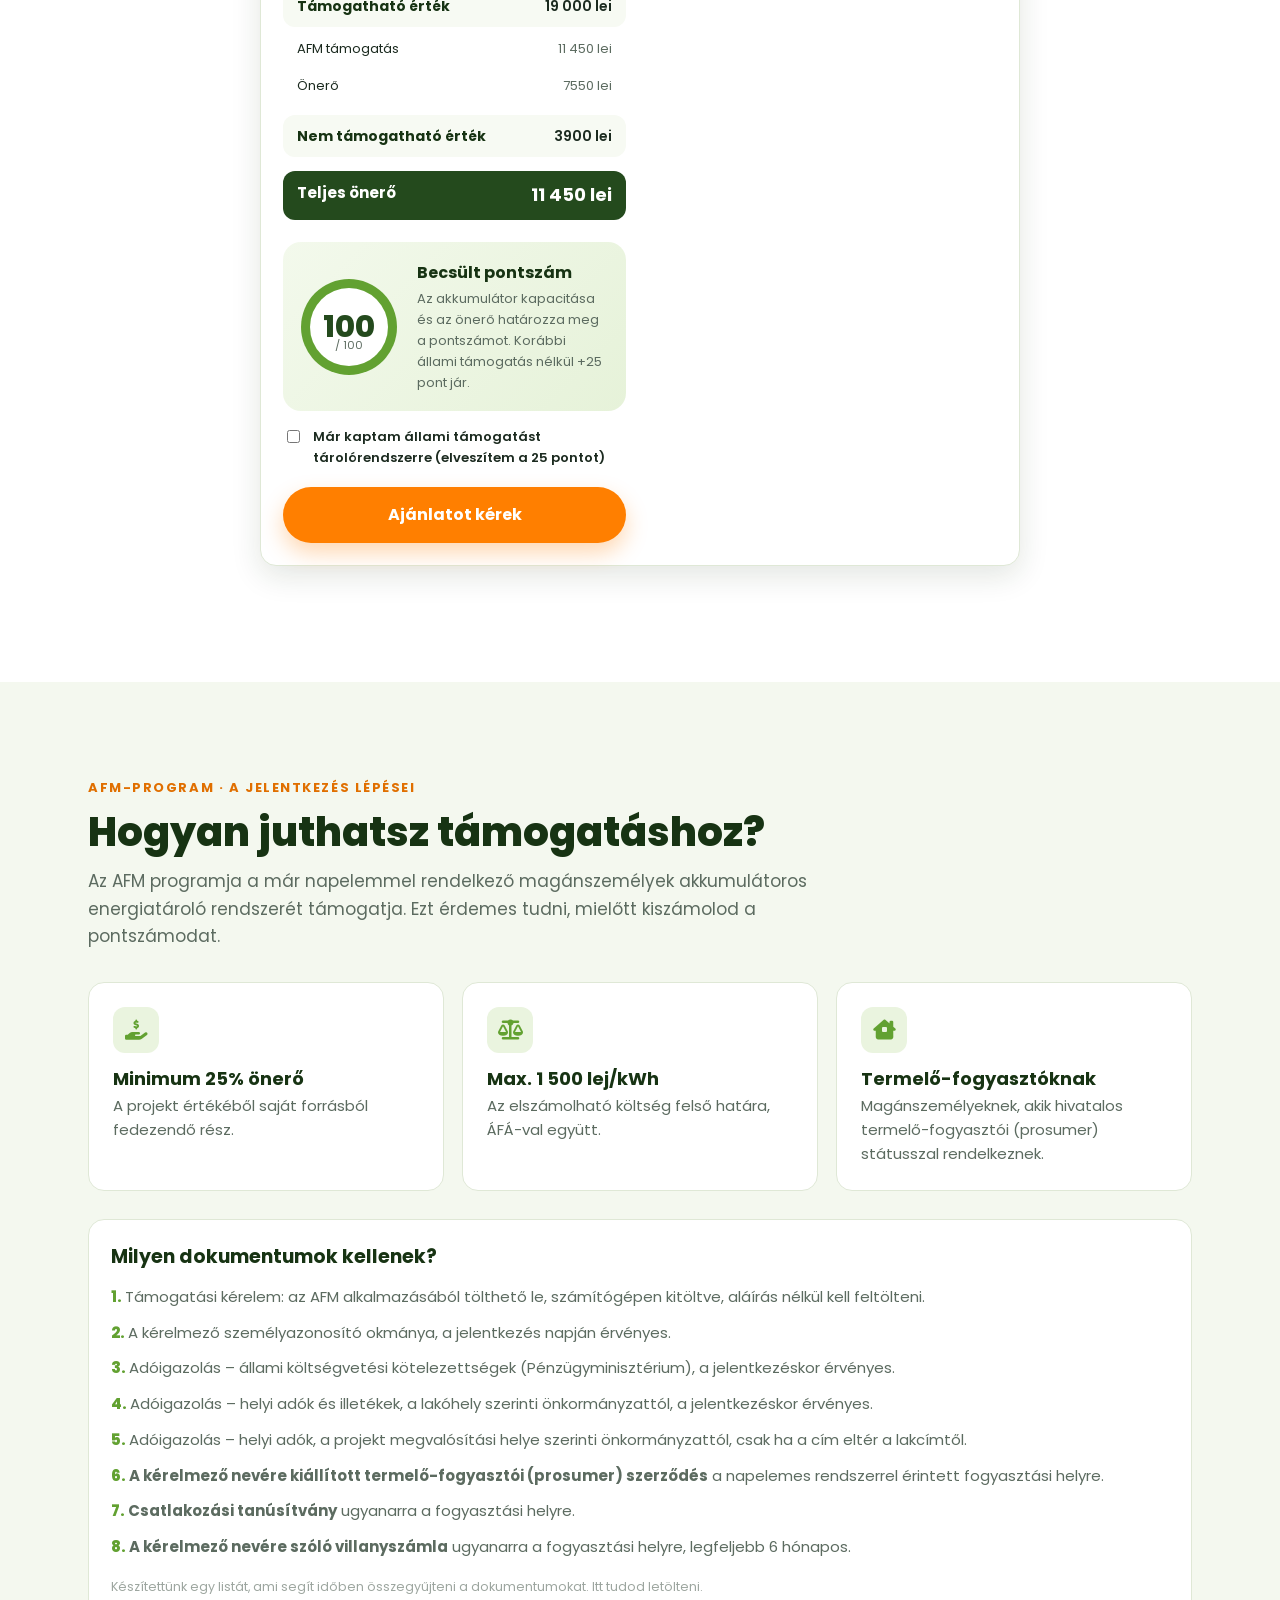
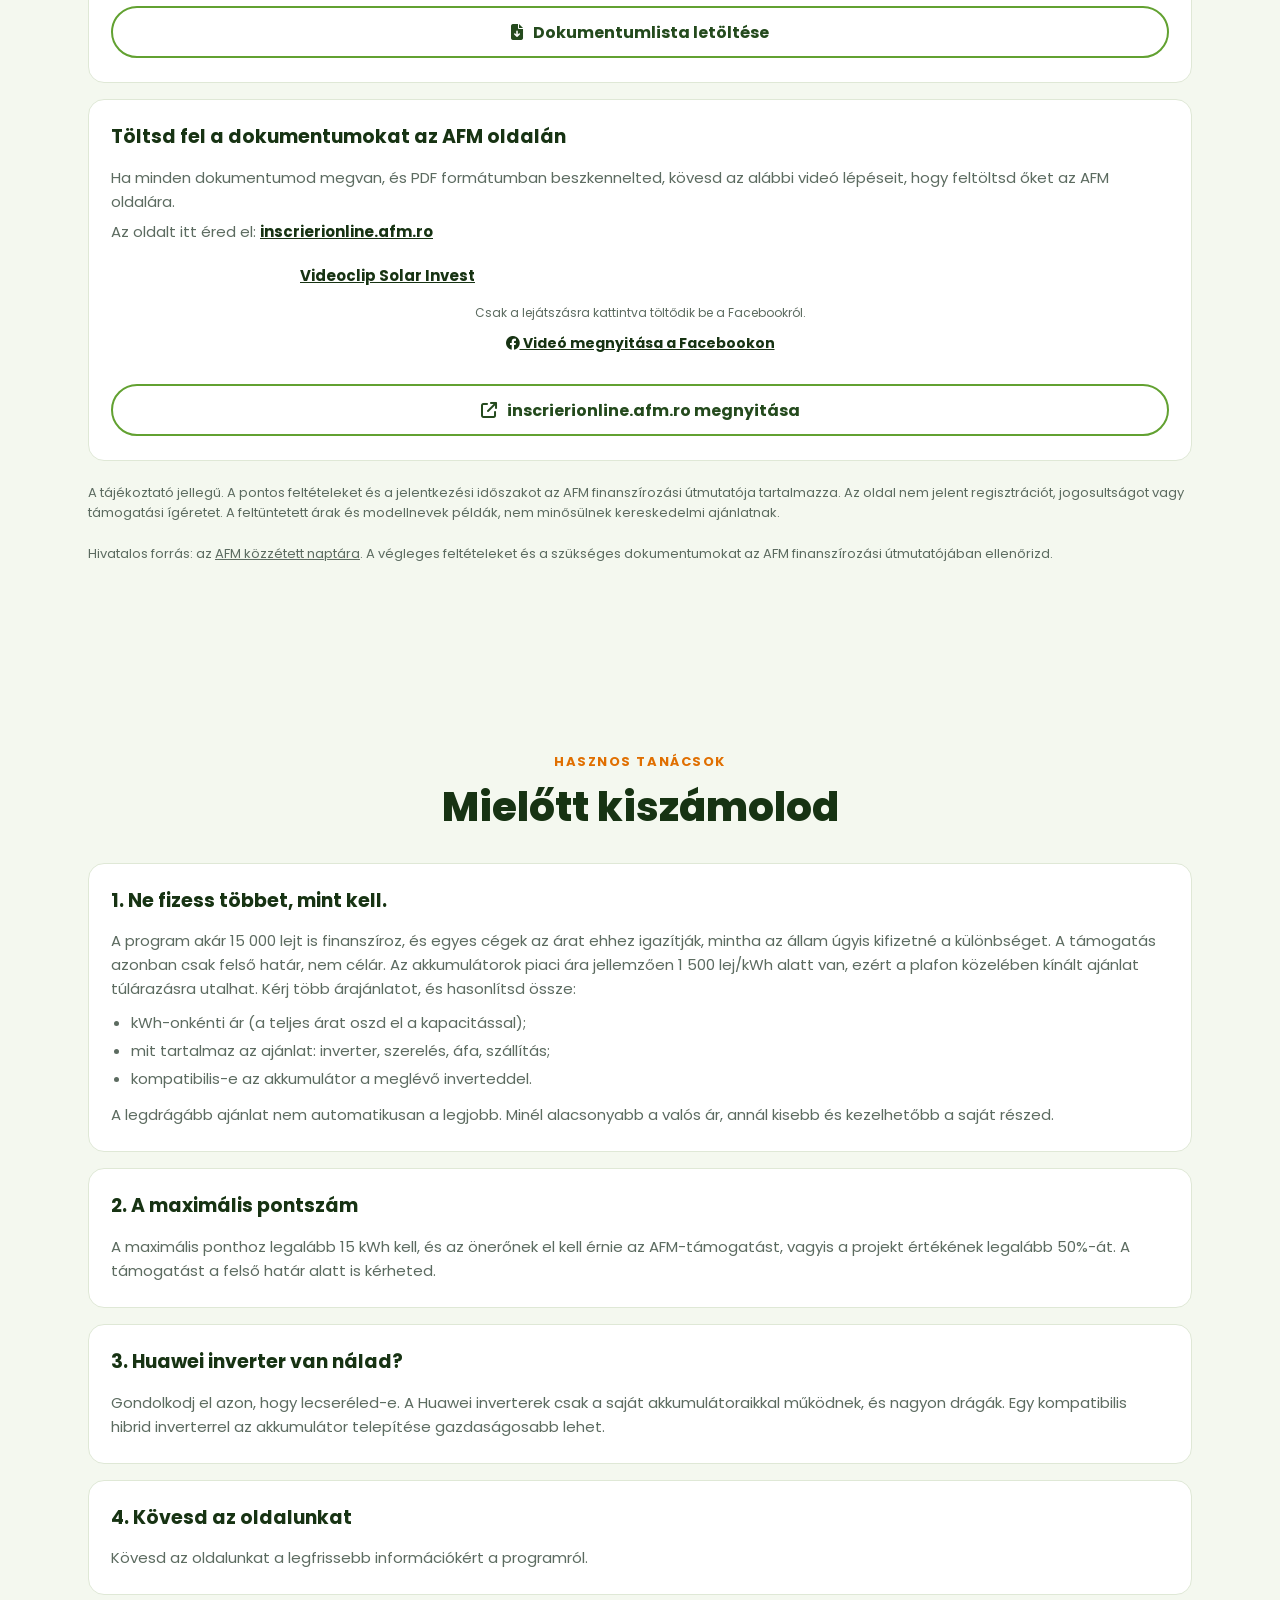
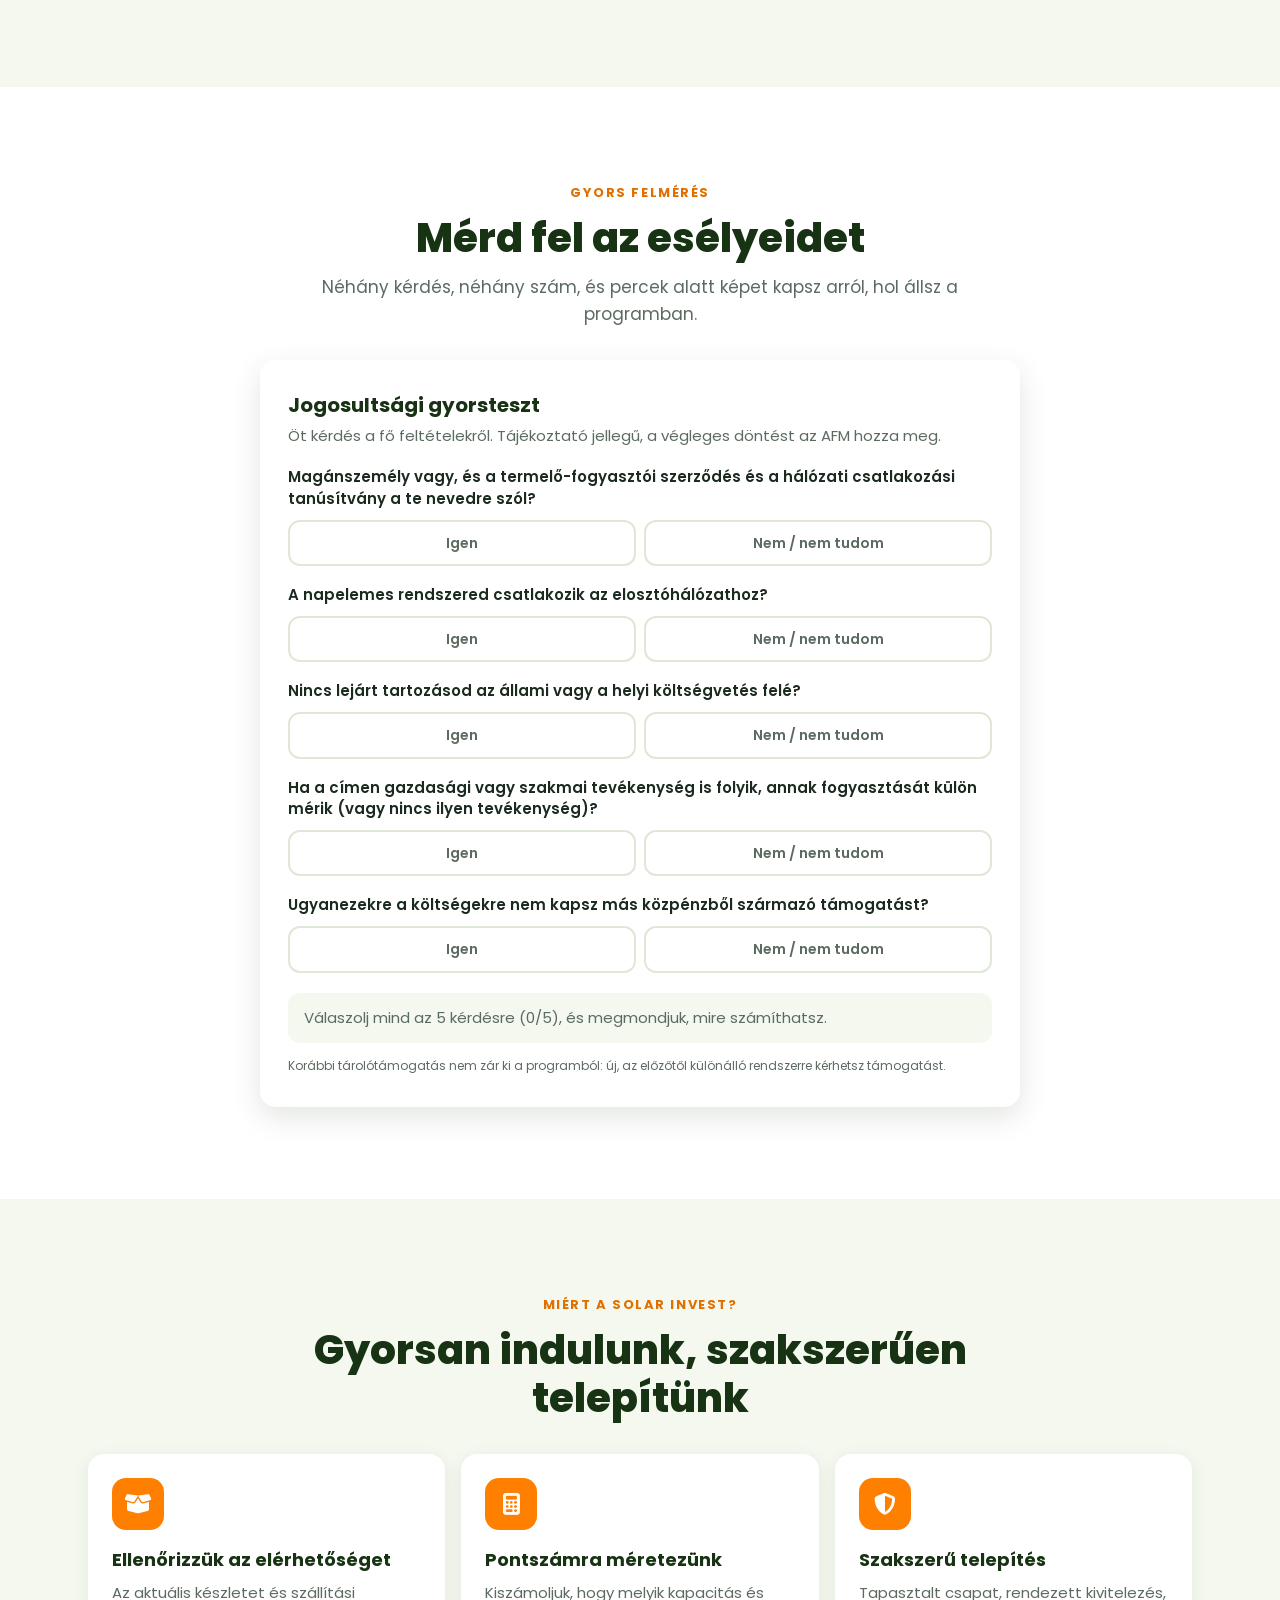
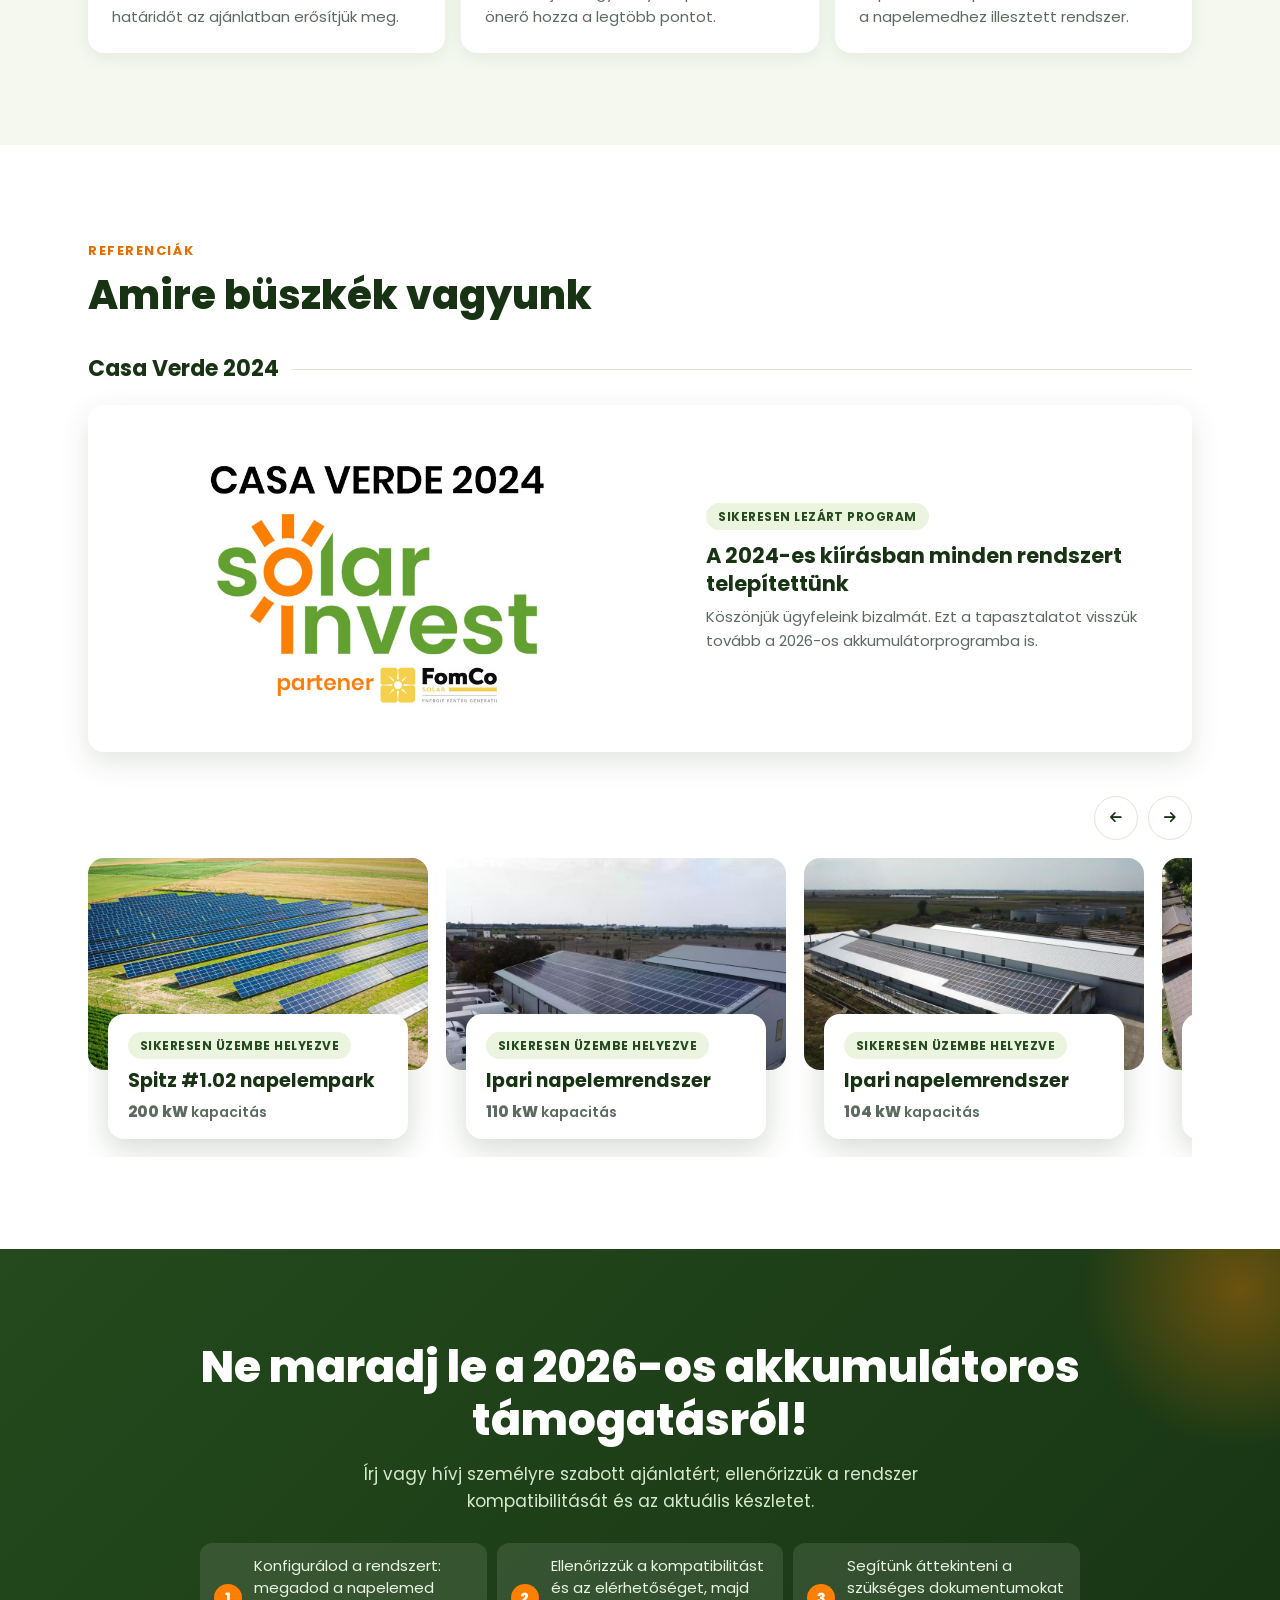
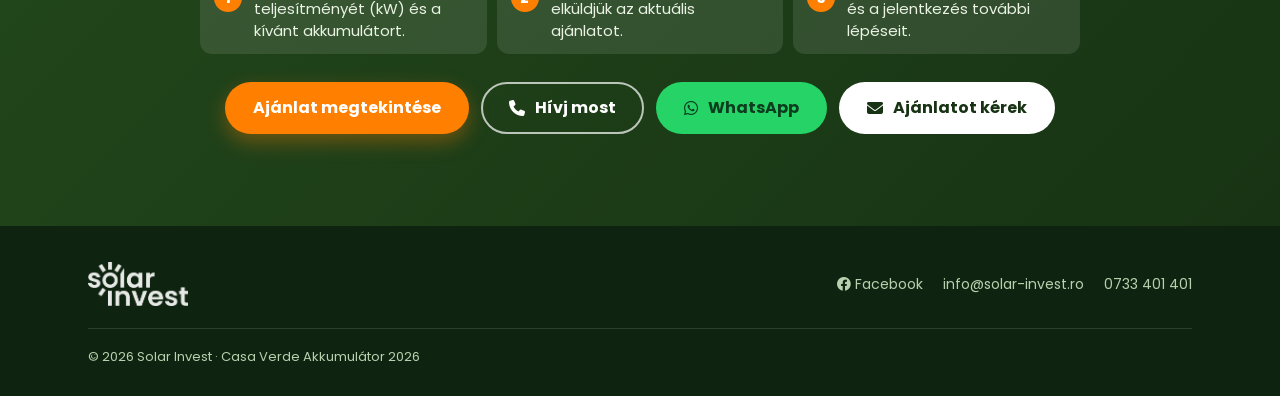
==== commit 966c4fb2: "Casa Verde: move package section into Ofertele noastre, styled like battery picker Co-Authored-By: C" ====
--- a/hu/index.html
+++ b/hu/index.html
@@ -13,7 +13,7 @@
     <link rel="icon" href="../assets/img/logo/prlogo.png">
     <link rel="alternate" hreflang="ro" href="../ro/index.html">
     <link rel="stylesheet" href="../assets/css/fontawesome.min.css">
-    <link rel="stylesheet" href="../assets/css/casa-verde-2026.css?v=20261119s">
+    <link rel="stylesheet" href="../assets/css/casa-verde-2026.css?v=20261119w">
     <script src="../assets/js/casa-verde-2026.js?v=20261117e" defer></script>
     <script src="../assets/js/pachet.js?v=1" defer></script>
 </head>
@@ -156,46 +156,46 @@
                     </div>
                     <a class="btn btn-primary battery-select-cta" data-feature="flux" data-flux href="https://solarflux.solar-invest.ro/green-house-configurator">Ajánlatot kérek</a>
                 </div>
-            </div>
-        </section>
-
-        <section class="section" id="pachet" data-pachet>
-            <div class="container">
-                <div class="section-head center">
-                    <h2>Akkumulátort kérek + inverter csere</h2>
-                    <p>Válaszd ki a teljes rendszeredhez illő csomagot.</p>
-                </div>
-                <div class="pk-phase" role="group">
+                <div class="battery-pick pachet-pick" id="pachet">
+                    <div class="battery-pick-intro">
+                        <h3>Akkumulátort kérek + inverter csere</h3>
+                        <p>Válaszd ki a teljes rendszeredhez illő csomagot.</p>
+                        <div class="pk-phase" role="group">
                     <button class="on" data-phase="mono" type="button" aria-pressed="true">Egyfázisú</button>
                     <button data-phase="tri" type="button" aria-pressed="false">Háromfázisú</button>
                 </div>
-                <div class="pk-top">
-                    <div class="pk-art"><img src="../assets/img/casa-verde/pachet-deye-invertor-baterie.png" width="1523" height="1419" loading="lazy" alt="Deye inverter és akkumulátor"></div>
-                    <div class="pk-tbl"><table>
-                        <thead><tr><th>Modell</th><th>Inverter kapacitás</th><th>Akku kapacitás</th><th class="r">Teljes ár</th></tr></thead>
-                        <tbody>
-                                <tr class="is-active" data-phase="mono" data-total="22900" data-batt="19000" data-kwh="16" data-inv="6" data-name="Deye 6 kW inverter back-uppal + Deye SE-F16 Lite-O akkumulátor" data-type="Egyfázisú, 6 kW hibrid inverter, back-up, munkadíj, tároló IP22 – beltéri" tabindex="0"><td><strong>Deye 6 kW inverter back-uppal + Deye SE-F16 Lite-O akkumulátor</strong><small>Egyfázisú, 6 kW hibrid inverter, back-up, munkadíj, tároló IP22 – beltéri</small></td><td>6 kW</td><td>16 kWh</td><td class="r"><strong>22.900 lei</strong></td></tr>
-                                <tr data-phase="mono" data-total="27900" data-batt="24000" data-kwh="20" data-inv="6" data-name="Deye 6 kW inverter back-uppal + Deye SE-F20 Lite-O akkumulátor" data-type="Egyfázisú, 6 kW hibrid inverter, back-up, munkadíj, tároló IP22 – beltéri" tabindex="0"><td><strong>Deye 6 kW inverter back-uppal + Deye SE-F20 Lite-O akkumulátor</strong><small>Egyfázisú, 6 kW hibrid inverter, back-up, munkadíj, tároló IP22 – beltéri</small></td><td>6 kW</td><td>20 kWh</td><td class="r"><strong>27.900 lei</strong></td></tr>
-                                <tr data-phase="mono" data-total="24990" data-batt="19000" data-kwh="16" data-inv="8" data-name="Deye 8 kW inverter back-uppal + Deye SE-F16 Lite-O akkumulátor" data-type="Egyfázisú, 8 kW hibrid inverter, back-up, munkadíj, tároló IP22 – beltéri" tabindex="0"><td><strong>Deye 8 kW inverter back-uppal + Deye SE-F16 Lite-O akkumulátor</strong><small>Egyfázisú, 8 kW hibrid inverter, back-up, munkadíj, tároló IP22 – beltéri</small></td><td>8 kW</td><td>16 kWh</td><td class="r"><strong>24.990 lei</strong></td></tr>
-                                <tr data-phase="mono" data-total="29990" data-batt="24000" data-kwh="20" data-inv="8" data-name="Deye 8 kW inverter back-uppal + Deye SE-F20 Lite-O akkumulátor" data-type="Egyfázisú, 8 kW hibrid inverter, back-up, munkadíj, tároló IP22 – beltéri" tabindex="0"><td><strong>Deye 8 kW inverter back-uppal + Deye SE-F20 Lite-O akkumulátor</strong><small>Egyfázisú, 8 kW hibrid inverter, back-up, munkadíj, tároló IP22 – beltéri</small></td><td>8 kW</td><td>20 kWh</td><td class="r"><strong>29.990 lei</strong></td></tr>
-                                <tr data-phase="mono" data-total="26490" data-batt="19000" data-kwh="16" data-inv="10" data-name="Deye 10 kW inverter back-uppal + Deye SE-F16 Lite-O akkumulátor" data-type="Egyfázisú, 10 kW hibrid inverter, back-up, munkadíj, tároló IP22 – beltéri" tabindex="0"><td><strong>Deye 10 kW inverter back-uppal + Deye SE-F16 Lite-O akkumulátor</strong><small>Egyfázisú, 10 kW hibrid inverter, back-up, munkadíj, tároló IP22 – beltéri</small></td><td>10 kW</td><td>16 kWh</td><td class="r"><strong>26.490 lei</strong></td></tr>
-                                <tr data-phase="mono" data-total="31490" data-batt="24000" data-kwh="20" data-inv="10" data-name="Deye 10 kW inverter back-uppal + Deye SE-F20 Lite-O akkumulátor" data-type="Egyfázisú, 10 kW hibrid inverter, back-up, munkadíj, tároló IP22 – beltéri" tabindex="0"><td><strong>Deye 10 kW inverter back-uppal + Deye SE-F20 Lite-O akkumulátor</strong><small>Egyfázisú, 10 kW hibrid inverter, back-up, munkadíj, tároló IP22 – beltéri</small></td><td>10 kW</td><td>20 kWh</td><td class="r"><strong>31.490 lei</strong></td></tr>
-                                <tr hidden data-phase="tri" data-total="26290" data-batt="19000" data-kwh="16" data-inv="6" data-name="Deye 6 kW háromfázisú inverter back-uppal + Deye SE-F16 Lite-O akkumulátor" data-type="Háromfázisú, 6 kW hibrid inverter, back-up, munkadíj, tároló IP22 – beltéri" tabindex="0"><td><strong>Deye 6 kW háromfázisú inverter back-uppal + Deye SE-F16 Lite-O akkumulátor</strong><small>Háromfázisú, 6 kW hibrid inverter, back-up, munkadíj, tároló IP22 – beltéri</small></td><td>6 kW</td><td>16 kWh</td><td class="r"><strong>26.290 lei</strong></td></tr>
-                                <tr hidden data-phase="tri" data-total="31290" data-batt="24000" data-kwh="20" data-inv="6" data-name="Deye 6 kW háromfázisú inverter back-uppal + Deye SE-F20 Lite-O akkumulátor" data-type="Háromfázisú, 6 kW hibrid inverter, back-up, munkadíj, tároló IP22 – beltéri" tabindex="0"><td><strong>Deye 6 kW háromfázisú inverter back-uppal + Deye SE-F20 Lite-O akkumulátor</strong><small>Háromfázisú, 6 kW hibrid inverter, back-up, munkadíj, tároló IP22 – beltéri</small></td><td>6 kW</td><td>20 kWh</td><td class="r"><strong>31.290 lei</strong></td></tr>
-                                <tr hidden data-phase="tri" data-total="26650" data-batt="19000" data-kwh="16" data-inv="8" data-name="Deye 8 kW háromfázisú inverter back-uppal + Deye SE-F16 Lite-O akkumulátor" data-type="Háromfázisú, 8 kW hibrid inverter, back-up, munkadíj, tároló IP22 – beltéri" tabindex="0"><td><strong>Deye 8 kW háromfázisú inverter back-uppal + Deye SE-F16 Lite-O akkumulátor</strong><small>Háromfázisú, 8 kW hibrid inverter, back-up, munkadíj, tároló IP22 – beltéri</small></td><td>8 kW</td><td>16 kWh</td><td class="r"><strong>26.650 lei</strong></td></tr>
-                                <tr hidden data-phase="tri" data-total="31650" data-batt="24000" data-kwh="20" data-inv="8" data-name="Deye 8 kW háromfázisú inverter back-uppal + Deye SE-F20 Lite-O akkumulátor" data-type="Háromfázisú, 8 kW hibrid inverter, back-up, munkadíj, tároló IP22 – beltéri" tabindex="0"><td><strong>Deye 8 kW háromfázisú inverter back-uppal + Deye SE-F20 Lite-O akkumulátor</strong><small>Háromfázisú, 8 kW hibrid inverter, back-up, munkadíj, tároló IP22 – beltéri</small></td><td>8 kW</td><td>20 kWh</td><td class="r"><strong>31.650 lei</strong></td></tr>
-                                <tr hidden data-phase="tri" data-total="27040" data-batt="19000" data-kwh="16" data-inv="10" data-name="Deye 10 kW háromfázisú inverter back-uppal + Deye SE-F16 Lite-O akkumulátor" data-type="Háromfázisú, 10 kW hibrid inverter, back-up, munkadíj, tároló IP22 – beltéri" tabindex="0"><td><strong>Deye 10 kW háromfázisú inverter back-uppal + Deye SE-F16 Lite-O akkumulátor</strong><small>Háromfázisú, 10 kW hibrid inverter, back-up, munkadíj, tároló IP22 – beltéri</small></td><td>10 kW</td><td>16 kWh</td><td class="r"><strong>27.040 lei</strong></td></tr>
-                                <tr hidden data-phase="tri" data-total="32040" data-batt="24000" data-kwh="20" data-inv="10" data-name="Deye 10 kW háromfázisú inverter back-uppal + Deye SE-F20 Lite-O akkumulátor" data-type="Háromfázisú, 10 kW hibrid inverter, back-up, munkadíj, tároló IP22 – beltéri" tabindex="0"><td><strong>Deye 10 kW háromfázisú inverter back-uppal + Deye SE-F20 Lite-O akkumulátor</strong><small>Háromfázisú, 10 kW hibrid inverter, back-up, munkadíj, tároló IP22 – beltéri</small></td><td>10 kW</td><td>20 kWh</td><td class="r"><strong>32.040 lei</strong></td></tr>
-                                <tr hidden data-phase="tri" data-total="27590" data-batt="19000" data-kwh="16" data-inv="12" data-name="Deye 12 kW háromfázisú inverter back-uppal + Deye SE-F16 Lite-O akkumulátor" data-type="Háromfázisú, 12 kW hibrid inverter, back-up, munkadíj, tároló IP22 – beltéri" tabindex="0"><td><strong>Deye 12 kW háromfázisú inverter back-uppal + Deye SE-F16 Lite-O akkumulátor</strong><small>Háromfázisú, 12 kW hibrid inverter, back-up, munkadíj, tároló IP22 – beltéri</small></td><td>12 kW</td><td>16 kWh</td><td class="r"><strong>27.590 lei</strong></td></tr>
-                                <tr hidden data-phase="tri" data-total="32590" data-batt="24000" data-kwh="20" data-inv="12" data-name="Deye 12 kW háromfázisú inverter back-uppal + Deye SE-F20 Lite-O akkumulátor" data-type="Háromfázisú, 12 kW hibrid inverter, back-up, munkadíj, tároló IP22 – beltéri" tabindex="0"><td><strong>Deye 12 kW háromfázisú inverter back-uppal + Deye SE-F20 Lite-O akkumulátor</strong><small>Háromfázisú, 12 kW hibrid inverter, back-up, munkadíj, tároló IP22 – beltéri</small></td><td>12 kW</td><td>20 kWh</td><td class="r"><strong>32.590 lei</strong></td></tr>
-                                <tr hidden data-phase="tri" data-total="28690" data-batt="19000" data-kwh="16" data-inv="15" data-name="Deye 15 kW háromfázisú inverter back-uppal + Deye SE-F16 Lite-O akkumulátor" data-type="Háromfázisú, 15 kW hibrid inverter, back-up, munkadíj, tároló IP22 – beltéri" tabindex="0"><td><strong>Deye 15 kW háromfázisú inverter back-uppal + Deye SE-F16 Lite-O akkumulátor</strong><small>Háromfázisú, 15 kW hibrid inverter, back-up, munkadíj, tároló IP22 – beltéri</small></td><td>15 kW</td><td>16 kWh</td><td class="r"><strong>28.690 lei</strong></td></tr>
-                                <tr hidden data-phase="tri" data-total="33690" data-batt="24000" data-kwh="20" data-inv="15" data-name="Deye 15 kW háromfázisú inverter back-uppal + Deye SE-F20 Lite-O akkumulátor" data-type="Háromfázisú, 15 kW hibrid inverter, back-up, munkadíj, tároló IP22 – beltéri" tabindex="0"><td><strong>Deye 15 kW háromfázisú inverter back-uppal + Deye SE-F20 Lite-O akkumulátor</strong><small>Háromfázisú, 15 kW hibrid inverter, back-up, munkadíj, tároló IP22 – beltéri</small></td><td>15 kW</td><td>20 kWh</td><td class="r"><strong>33.690 lei</strong></td></tr>
-                                <tr hidden data-phase="tri" data-total="31190" data-batt="19000" data-kwh="16" data-inv="20" data-name="Deye 20 kW háromfázisú inverter back-uppal + Deye SE-F16 Lite-O akkumulátor" data-type="Háromfázisú, 20 kW hibrid inverter, back-up, munkadíj, tároló IP22 – beltéri" tabindex="0"><td><strong>Deye 20 kW háromfázisú inverter back-uppal + Deye SE-F16 Lite-O akkumulátor</strong><small>Háromfázisú, 20 kW hibrid inverter, back-up, munkadíj, tároló IP22 – beltéri</small></td><td>20 kW</td><td>16 kWh</td><td class="r"><strong>31.190 lei</strong></td></tr>
-                                <tr hidden data-phase="tri" data-total="36190" data-batt="24000" data-kwh="20" data-inv="20" data-name="Deye 20 kW háromfázisú inverter back-uppal + Deye SE-F20 Lite-O akkumulátor" data-type="Háromfázisú, 20 kW hibrid inverter, back-up, munkadíj, tároló IP22 – beltéri" tabindex="0"><td><strong>Deye 20 kW háromfázisú inverter back-uppal + Deye SE-F20 Lite-O akkumulátor</strong><small>Háromfázisú, 20 kW hibrid inverter, back-up, munkadíj, tároló IP22 – beltéri</small></td><td>20 kW</td><td>20 kWh</td><td class="r"><strong>36.190 lei</strong></td></tr>
-                        </tbody>
-                    </table></div>
-                </div>
-                <div class="pk-card" aria-live="polite">
+                    </div>
+                    <div class="battery-pick-grid">
+                        <div class="battery-pick-table-wrap">
+                            <table class="battery-pick-table">
+                                <thead><tr><th>Modell</th><th>Inverter kapacitás</th><th>Akku kapacitás</th><th class="r">Teljes ár</th></tr></thead>
+                                <tbody>
+                                <tr class="battery-pick-row is-active" data-phase="mono" data-total="22900" data-batt="19000" data-kwh="16" data-inv="6" data-name="Deye 6 kW inverter back-uppal + Deye SE-F16 Lite-O akkumulátor" data-type="Egyfázisú, 6 kW hibrid inverter, back-up, munkadíj, tároló IP22 – beltéri" tabindex="0"><td><span class="battery-pick-name">Deye 6 kW inverter back-uppal + Deye SE-F16 Lite-O akkumulátor</span><span class="battery-pick-type">Egyfázisú, 6 kW hibrid inverter, back-up, munkadíj, tároló IP22 – beltéri</span></td><td class="battery-pick-kwh">6 kW</td><td class="battery-pick-kwh">16 kWh</td><td class="r"><strong>22.900 lei</strong></td></tr>
+                                <tr class="battery-pick-row" data-phase="mono" data-total="27900" data-batt="24000" data-kwh="20" data-inv="6" data-name="Deye 6 kW inverter back-uppal + Deye SE-F20 Lite-O akkumulátor" data-type="Egyfázisú, 6 kW hibrid inverter, back-up, munkadíj, tároló IP22 – beltéri" tabindex="0"><td><span class="battery-pick-name">Deye 6 kW inverter back-uppal + Deye SE-F20 Lite-O akkumulátor</span><span class="battery-pick-type">Egyfázisú, 6 kW hibrid inverter, back-up, munkadíj, tároló IP22 – beltéri</span></td><td class="battery-pick-kwh">6 kW</td><td class="battery-pick-kwh">20 kWh</td><td class="r"><strong>27.900 lei</strong></td></tr>
+                                <tr class="battery-pick-row" data-phase="mono" data-total="24990" data-batt="19000" data-kwh="16" data-inv="8" data-name="Deye 8 kW inverter back-uppal + Deye SE-F16 Lite-O akkumulátor" data-type="Egyfázisú, 8 kW hibrid inverter, back-up, munkadíj, tároló IP22 – beltéri" tabindex="0"><td><span class="battery-pick-name">Deye 8 kW inverter back-uppal + Deye SE-F16 Lite-O akkumulátor</span><span class="battery-pick-type">Egyfázisú, 8 kW hibrid inverter, back-up, munkadíj, tároló IP22 – beltéri</span></td><td class="battery-pick-kwh">8 kW</td><td class="battery-pick-kwh">16 kWh</td><td class="r"><strong>24.990 lei</strong></td></tr>
+                                <tr class="battery-pick-row" data-phase="mono" data-total="29990" data-batt="24000" data-kwh="20" data-inv="8" data-name="Deye 8 kW inverter back-uppal + Deye SE-F20 Lite-O akkumulátor" data-type="Egyfázisú, 8 kW hibrid inverter, back-up, munkadíj, tároló IP22 – beltéri" tabindex="0"><td><span class="battery-pick-name">Deye 8 kW inverter back-uppal + Deye SE-F20 Lite-O akkumulátor</span><span class="battery-pick-type">Egyfázisú, 8 kW hibrid inverter, back-up, munkadíj, tároló IP22 – beltéri</span></td><td class="battery-pick-kwh">8 kW</td><td class="battery-pick-kwh">20 kWh</td><td class="r"><strong>29.990 lei</strong></td></tr>
+                                <tr class="battery-pick-row" data-phase="mono" data-total="26490" data-batt="19000" data-kwh="16" data-inv="10" data-name="Deye 10 kW inverter back-uppal + Deye SE-F16 Lite-O akkumulátor" data-type="Egyfázisú, 10 kW hibrid inverter, back-up, munkadíj, tároló IP22 – beltéri" tabindex="0"><td><span class="battery-pick-name">Deye 10 kW inverter back-uppal + Deye SE-F16 Lite-O akkumulátor</span><span class="battery-pick-type">Egyfázisú, 10 kW hibrid inverter, back-up, munkadíj, tároló IP22 – beltéri</span></td><td class="battery-pick-kwh">10 kW</td><td class="battery-pick-kwh">16 kWh</td><td class="r"><strong>26.490 lei</strong></td></tr>
+                                <tr class="battery-pick-row" data-phase="mono" data-total="31490" data-batt="24000" data-kwh="20" data-inv="10" data-name="Deye 10 kW inverter back-uppal + Deye SE-F20 Lite-O akkumulátor" data-type="Egyfázisú, 10 kW hibrid inverter, back-up, munkadíj, tároló IP22 – beltéri" tabindex="0"><td><span class="battery-pick-name">Deye 10 kW inverter back-uppal + Deye SE-F20 Lite-O akkumulátor</span><span class="battery-pick-type">Egyfázisú, 10 kW hibrid inverter, back-up, munkadíj, tároló IP22 – beltéri</span></td><td class="battery-pick-kwh">10 kW</td><td class="battery-pick-kwh">20 kWh</td><td class="r"><strong>31.490 lei</strong></td></tr>
+                                <tr class="battery-pick-row" hidden data-phase="tri" data-total="26290" data-batt="19000" data-kwh="16" data-inv="6" data-name="Deye 6 kW háromfázisú inverter back-uppal + Deye SE-F16 Lite-O akkumulátor" data-type="Háromfázisú, 6 kW hibrid inverter, back-up, munkadíj, tároló IP22 – beltéri" tabindex="0"><td><span class="battery-pick-name">Deye 6 kW háromfázisú inverter back-uppal + Deye SE-F16 Lite-O akkumulátor</span><span class="battery-pick-type">Háromfázisú, 6 kW hibrid inverter, back-up, munkadíj, tároló IP22 – beltéri</span></td><td class="battery-pick-kwh">6 kW</td><td class="battery-pick-kwh">16 kWh</td><td class="r"><strong>26.290 lei</strong></td></tr>
+                                <tr class="battery-pick-row" hidden data-phase="tri" data-total="31290" data-batt="24000" data-kwh="20" data-inv="6" data-name="Deye 6 kW háromfázisú inverter back-uppal + Deye SE-F20 Lite-O akkumulátor" data-type="Háromfázisú, 6 kW hibrid inverter, back-up, munkadíj, tároló IP22 – beltéri" tabindex="0"><td><span class="battery-pick-name">Deye 6 kW háromfázisú inverter back-uppal + Deye SE-F20 Lite-O akkumulátor</span><span class="battery-pick-type">Háromfázisú, 6 kW hibrid inverter, back-up, munkadíj, tároló IP22 – beltéri</span></td><td class="battery-pick-kwh">6 kW</td><td class="battery-pick-kwh">20 kWh</td><td class="r"><strong>31.290 lei</strong></td></tr>
+                                <tr class="battery-pick-row" hidden data-phase="tri" data-total="26650" data-batt="19000" data-kwh="16" data-inv="8" data-name="Deye 8 kW háromfázisú inverter back-uppal + Deye SE-F16 Lite-O akkumulátor" data-type="Háromfázisú, 8 kW hibrid inverter, back-up, munkadíj, tároló IP22 – beltéri" tabindex="0"><td><span class="battery-pick-name">Deye 8 kW háromfázisú inverter back-uppal + Deye SE-F16 Lite-O akkumulátor</span><span class="battery-pick-type">Háromfázisú, 8 kW hibrid inverter, back-up, munkadíj, tároló IP22 – beltéri</span></td><td class="battery-pick-kwh">8 kW</td><td class="battery-pick-kwh">16 kWh</td><td class="r"><strong>26.650 lei</strong></td></tr>
+                                <tr class="battery-pick-row" hidden data-phase="tri" data-total="31650" data-batt="24000" data-kwh="20" data-inv="8" data-name="Deye 8 kW háromfázisú inverter back-uppal + Deye SE-F20 Lite-O akkumulátor" data-type="Háromfázisú, 8 kW hibrid inverter, back-up, munkadíj, tároló IP22 – beltéri" tabindex="0"><td><span class="battery-pick-name">Deye 8 kW háromfázisú inverter back-uppal + Deye SE-F20 Lite-O akkumulátor</span><span class="battery-pick-type">Háromfázisú, 8 kW hibrid inverter, back-up, munkadíj, tároló IP22 – beltéri</span></td><td class="battery-pick-kwh">8 kW</td><td class="battery-pick-kwh">20 kWh</td><td class="r"><strong>31.650 lei</strong></td></tr>
+                                <tr class="battery-pick-row" hidden data-phase="tri" data-total="27040" data-batt="19000" data-kwh="16" data-inv="10" data-name="Deye 10 kW háromfázisú inverter back-uppal + Deye SE-F16 Lite-O akkumulátor" data-type="Háromfázisú, 10 kW hibrid inverter, back-up, munkadíj, tároló IP22 – beltéri" tabindex="0"><td><span class="battery-pick-name">Deye 10 kW háromfázisú inverter back-uppal + Deye SE-F16 Lite-O akkumulátor</span><span class="battery-pick-type">Háromfázisú, 10 kW hibrid inverter, back-up, munkadíj, tároló IP22 – beltéri</span></td><td class="battery-pick-kwh">10 kW</td><td class="battery-pick-kwh">16 kWh</td><td class="r"><strong>27.040 lei</strong></td></tr>
+                                <tr class="battery-pick-row" hidden data-phase="tri" data-total="32040" data-batt="24000" data-kwh="20" data-inv="10" data-name="Deye 10 kW háromfázisú inverter back-uppal + Deye SE-F20 Lite-O akkumulátor" data-type="Háromfázisú, 10 kW hibrid inverter, back-up, munkadíj, tároló IP22 – beltéri" tabindex="0"><td><span class="battery-pick-name">Deye 10 kW háromfázisú inverter back-uppal + Deye SE-F20 Lite-O akkumulátor</span><span class="battery-pick-type">Háromfázisú, 10 kW hibrid inverter, back-up, munkadíj, tároló IP22 – beltéri</span></td><td class="battery-pick-kwh">10 kW</td><td class="battery-pick-kwh">20 kWh</td><td class="r"><strong>32.040 lei</strong></td></tr>
+                                <tr class="battery-pick-row" hidden data-phase="tri" data-total="27590" data-batt="19000" data-kwh="16" data-inv="12" data-name="Deye 12 kW háromfázisú inverter back-uppal + Deye SE-F16 Lite-O akkumulátor" data-type="Háromfázisú, 12 kW hibrid inverter, back-up, munkadíj, tároló IP22 – beltéri" tabindex="0"><td><span class="battery-pick-name">Deye 12 kW háromfázisú inverter back-uppal + Deye SE-F16 Lite-O akkumulátor</span><span class="battery-pick-type">Háromfázisú, 12 kW hibrid inverter, back-up, munkadíj, tároló IP22 – beltéri</span></td><td class="battery-pick-kwh">12 kW</td><td class="battery-pick-kwh">16 kWh</td><td class="r"><strong>27.590 lei</strong></td></tr>
+                                <tr class="battery-pick-row" hidden data-phase="tri" data-total="32590" data-batt="24000" data-kwh="20" data-inv="12" data-name="Deye 12 kW háromfázisú inverter back-uppal + Deye SE-F20 Lite-O akkumulátor" data-type="Háromfázisú, 12 kW hibrid inverter, back-up, munkadíj, tároló IP22 – beltéri" tabindex="0"><td><span class="battery-pick-name">Deye 12 kW háromfázisú inverter back-uppal + Deye SE-F20 Lite-O akkumulátor</span><span class="battery-pick-type">Háromfázisú, 12 kW hibrid inverter, back-up, munkadíj, tároló IP22 – beltéri</span></td><td class="battery-pick-kwh">12 kW</td><td class="battery-pick-kwh">20 kWh</td><td class="r"><strong>32.590 lei</strong></td></tr>
+                                <tr class="battery-pick-row" hidden data-phase="tri" data-total="28690" data-batt="19000" data-kwh="16" data-inv="15" data-name="Deye 15 kW háromfázisú inverter back-uppal + Deye SE-F16 Lite-O akkumulátor" data-type="Háromfázisú, 15 kW hibrid inverter, back-up, munkadíj, tároló IP22 – beltéri" tabindex="0"><td><span class="battery-pick-name">Deye 15 kW háromfázisú inverter back-uppal + Deye SE-F16 Lite-O akkumulátor</span><span class="battery-pick-type">Háromfázisú, 15 kW hibrid inverter, back-up, munkadíj, tároló IP22 – beltéri</span></td><td class="battery-pick-kwh">15 kW</td><td class="battery-pick-kwh">16 kWh</td><td class="r"><strong>28.690 lei</strong></td></tr>
+                                <tr class="battery-pick-row" hidden data-phase="tri" data-total="33690" data-batt="24000" data-kwh="20" data-inv="15" data-name="Deye 15 kW háromfázisú inverter back-uppal + Deye SE-F20 Lite-O akkumulátor" data-type="Háromfázisú, 15 kW hibrid inverter, back-up, munkadíj, tároló IP22 – beltéri" tabindex="0"><td><span class="battery-pick-name">Deye 15 kW háromfázisú inverter back-uppal + Deye SE-F20 Lite-O akkumulátor</span><span class="battery-pick-type">Háromfázisú, 15 kW hibrid inverter, back-up, munkadíj, tároló IP22 – beltéri</span></td><td class="battery-pick-kwh">15 kW</td><td class="battery-pick-kwh">20 kWh</td><td class="r"><strong>33.690 lei</strong></td></tr>
+                                <tr class="battery-pick-row" hidden data-phase="tri" data-total="31190" data-batt="19000" data-kwh="16" data-inv="20" data-name="Deye 20 kW háromfázisú inverter back-uppal + Deye SE-F16 Lite-O akkumulátor" data-type="Háromfázisú, 20 kW hibrid inverter, back-up, munkadíj, tároló IP22 – beltéri" tabindex="0"><td><span class="battery-pick-name">Deye 20 kW háromfázisú inverter back-uppal + Deye SE-F16 Lite-O akkumulátor</span><span class="battery-pick-type">Háromfázisú, 20 kW hibrid inverter, back-up, munkadíj, tároló IP22 – beltéri</span></td><td class="battery-pick-kwh">20 kW</td><td class="battery-pick-kwh">16 kWh</td><td class="r"><strong>31.190 lei</strong></td></tr>
+                                <tr class="battery-pick-row" hidden data-phase="tri" data-total="36190" data-batt="24000" data-kwh="20" data-inv="20" data-name="Deye 20 kW háromfázisú inverter back-uppal + Deye SE-F20 Lite-O akkumulátor" data-type="Háromfázisú, 20 kW hibrid inverter, back-up, munkadíj, tároló IP22 – beltéri" tabindex="0"><td><span class="battery-pick-name">Deye 20 kW háromfázisú inverter back-uppal + Deye SE-F20 Lite-O akkumulátor</span><span class="battery-pick-type">Háromfázisú, 20 kW hibrid inverter, back-up, munkadíj, tároló IP22 – beltéri</span></td><td class="battery-pick-kwh">20 kW</td><td class="battery-pick-kwh">20 kWh</td><td class="r"><strong>36.190 lei</strong></td></tr>
+                                </tbody>
+                            </table>
+                        </div>
+                        <div class="battery-pick-art">
+                            <span class="battery-art"><img src="../assets/img/casa-verde/pachet-deye-invertor-baterie.png" width="1523" height="1419" loading="lazy" alt="Deye inverter és akkumulátor"></span>
+                        </div>
+                    </div>
+<div class="battery-offer-summary pk-card" aria-live="polite">
                     <div class="pk-sum">
                         <div class="pk-head">
                             <div><h3 data-pk="name"></h3><p data-pk="type"></p></div>
@@ -215,6 +215,7 @@
                         <label class="pk-prior"><input type="checkbox" data-pk="prior"><span>Már kaptam állami támogatást tárolórendszerre (elveszítem a 25 pontot)</span></label>
                         <a class="pk-cta" data-pk="cta" href="https://solarflux.solar-invest.ro/green-house-configurator">Ajánlatot kérek</a>
                     </div>
+                </div>
                 </div>
             </div>
         </section>
--- a/assets/css/casa-verde-2026.css
+++ b/assets/css/casa-verde-2026.css
@@ -463,7 +463,7 @@
 .battery-pick-row td.r{text-align:right}
 .battery-pick-row strong{display:block;color:var(--green-dark);white-space:nowrap}
 .battery-pick-row small{display:block;font-size:11px;color:var(--muted)}
-@media (max-width:760px){.battery-pick-grid{grid-template-columns:1fr}.battery-pick-art{min-height:240px}}
+@media (max-width:760px){.battery-pick-grid{grid-template-columns:1fr}.battery-pick-art{order:-1;min-height:240px}}
 
 /* Battery picker image: remove the carousel's card/shadow styling so the transparent PNG sits clean */
 .battery-pick-art{background:none;box-shadow:none;border-radius:0;padding:0;min-height:300px}
@@ -508,3 +508,18 @@
 #pachet .pk-tbl tr.is-active td:first-child{box-shadow:inset 4px 0 0 var(--green)}
 #pachet .pk-tbl td.r{white-space:nowrap}
 #pachet .pk-tbl tr[tabindex]:focus-visible{outline-offset:-3px}
+/* #pachet now lives inside #oferte, styled like the battery picker */
+.pachet-pick{margin-top:56px;padding-top:40px;border-top:1px solid var(--line)}
+.pachet-pick .pk-phase{margin:16px 0 0}
+.pachet-pick .battery-pick-art img{max-height:340px}
+.pachet-pick .battery-offer-summary{max-width:760px}
+.pachet-pick .pk-sum{padding:0}
+.pachet-pick .battery-pick-row td.r{white-space:nowrap}
+.pachet-pick .battery-pick-type{margin-top:2px}
+@media (max-width:760px){
+  .pachet-pick .battery-pick-table th:nth-child(2),.pachet-pick .battery-pick-table td:nth-child(2){display:none}
+  .pachet-pick .battery-pick-table{font-size:13px}
+  .pachet-pick .battery-pick-row td{padding:12px 8px}
+  .pachet-pick .battery-pick-table th{padding:10px 8px}
+  .pachet-pick .battery-pick-table-wrap{overflow-x:auto}
+}
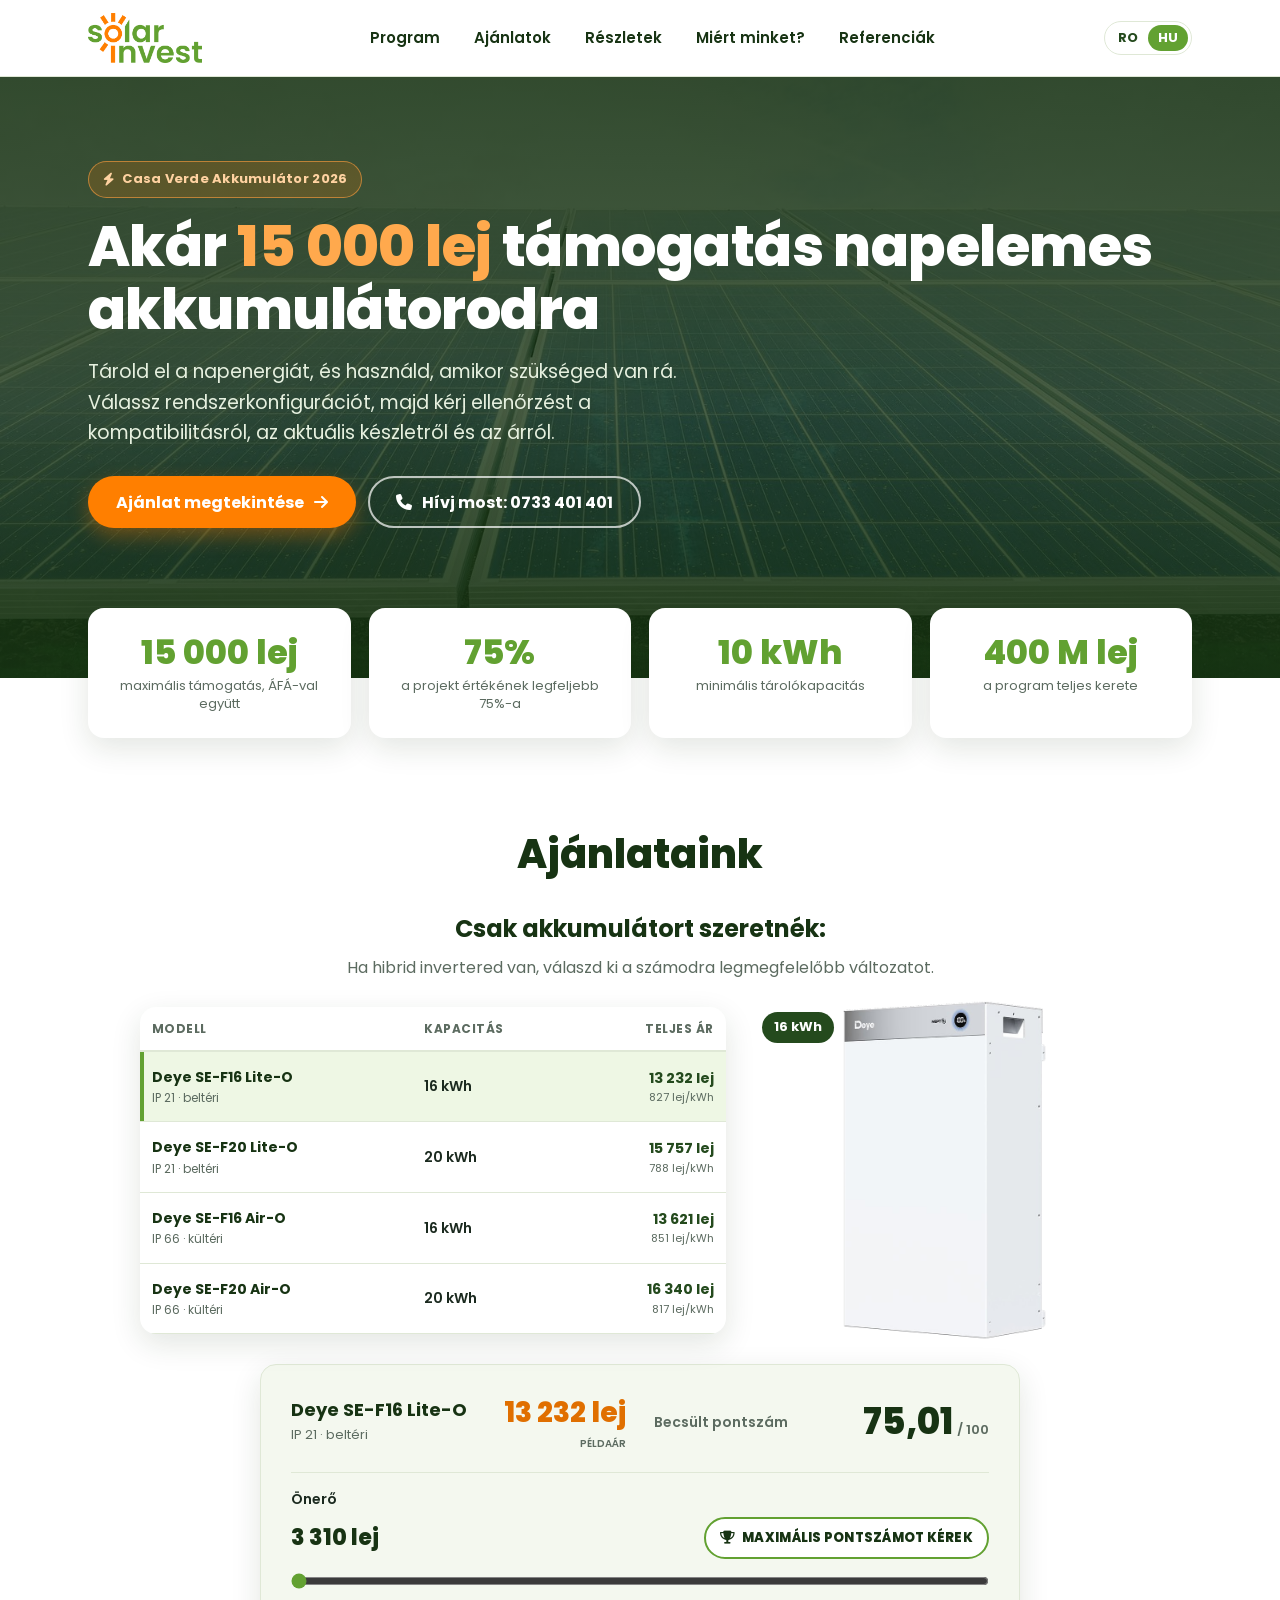
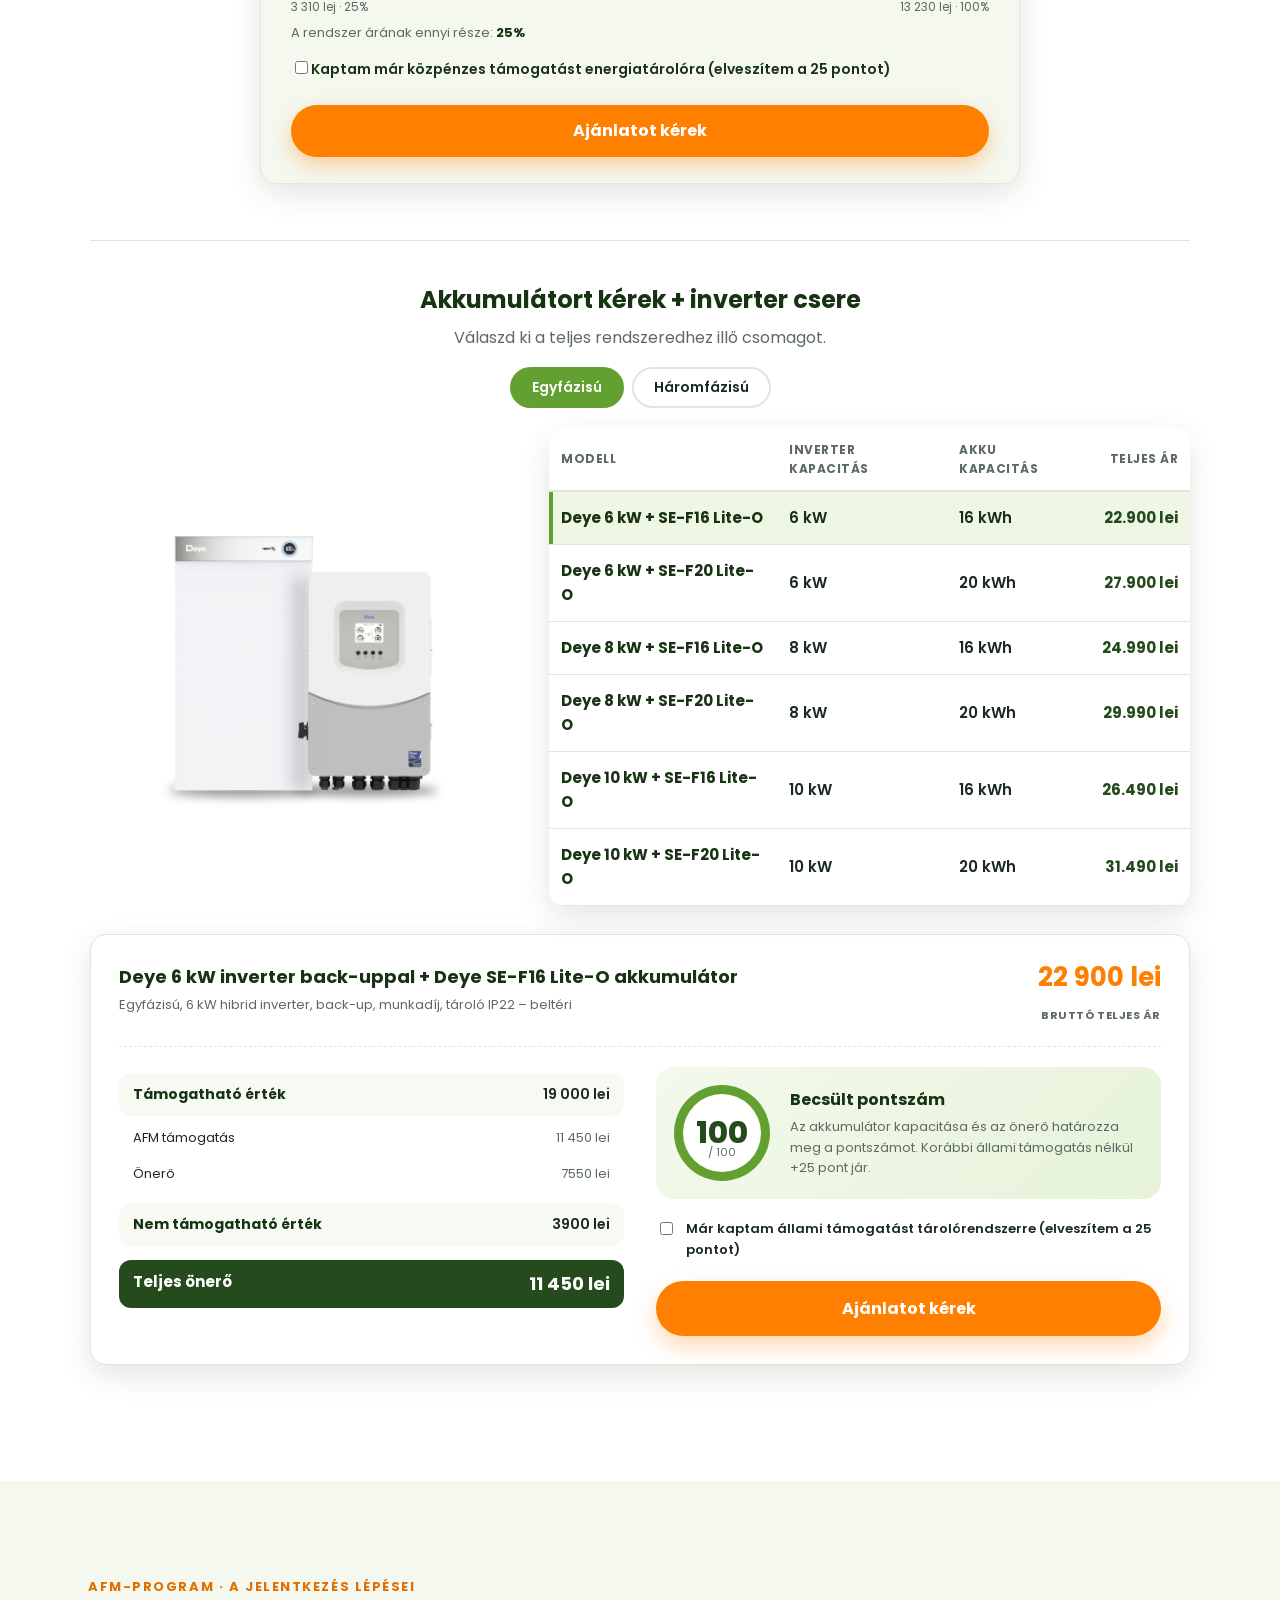
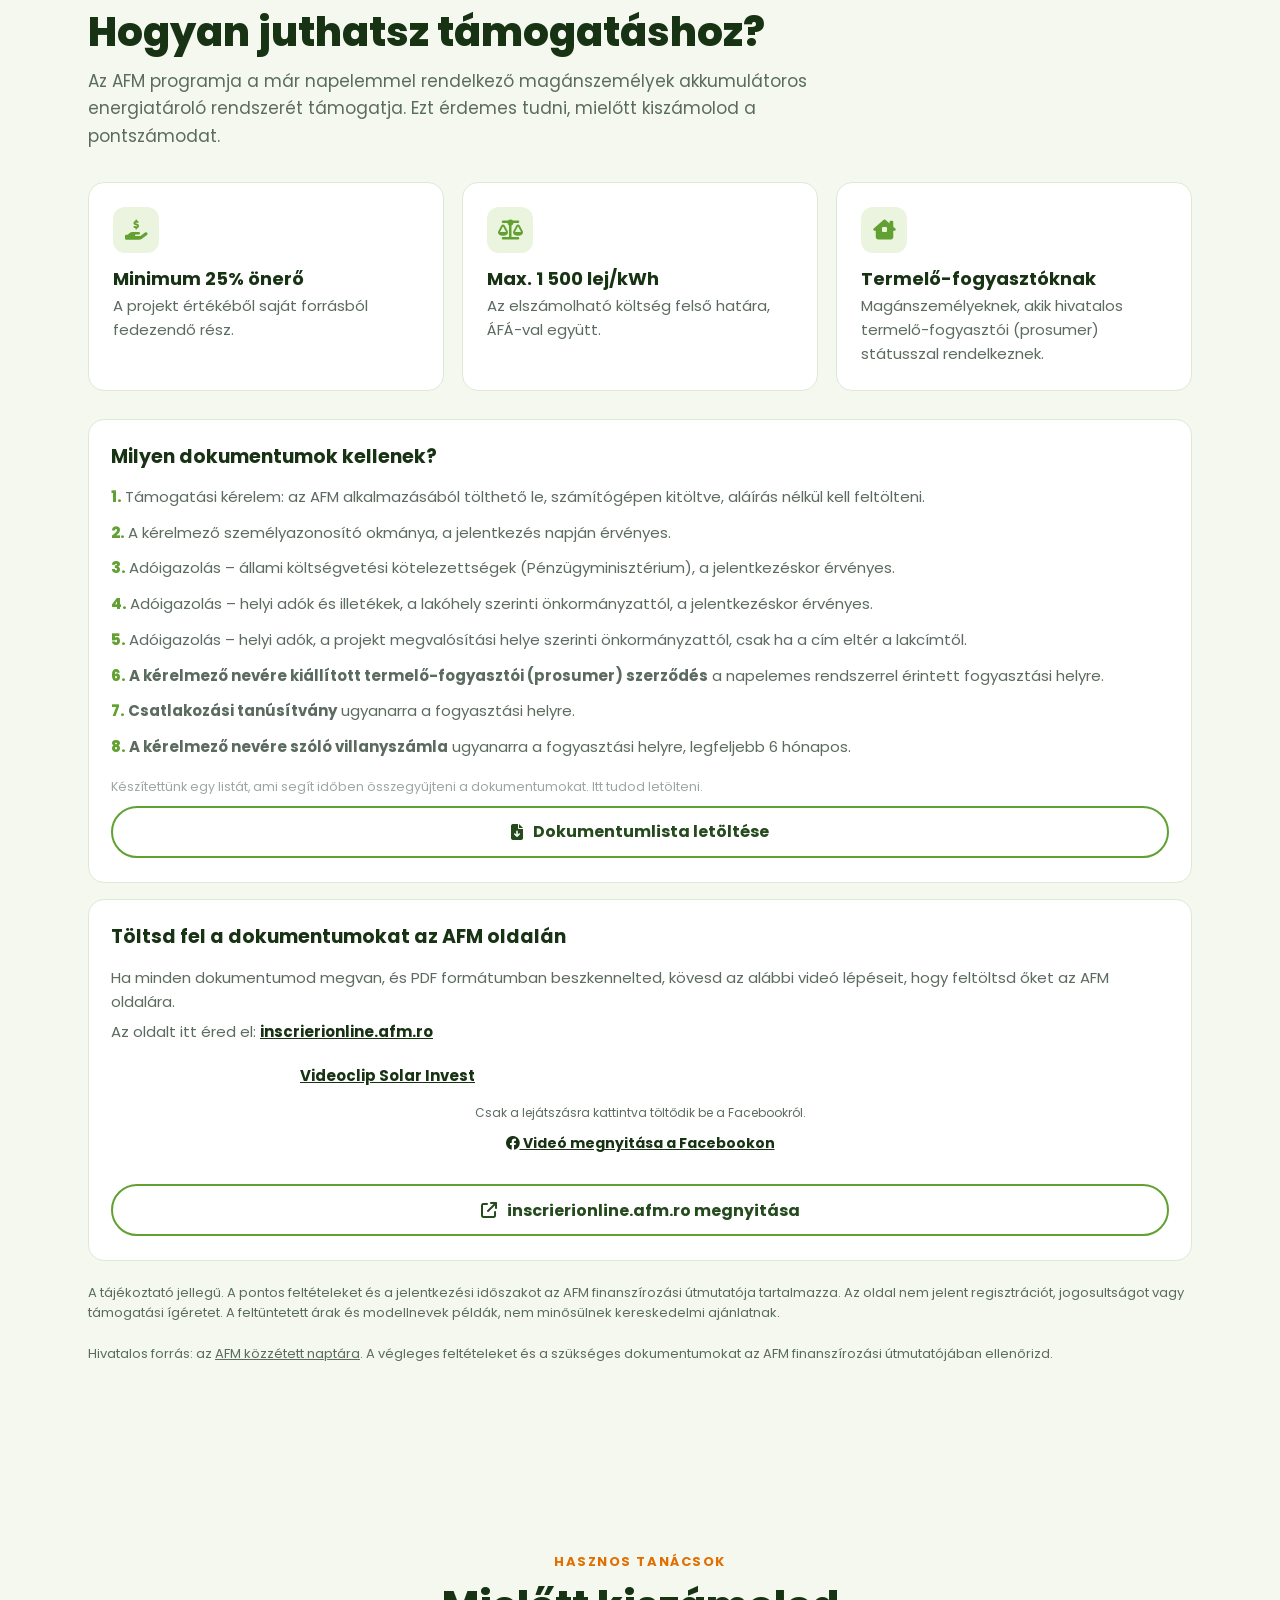
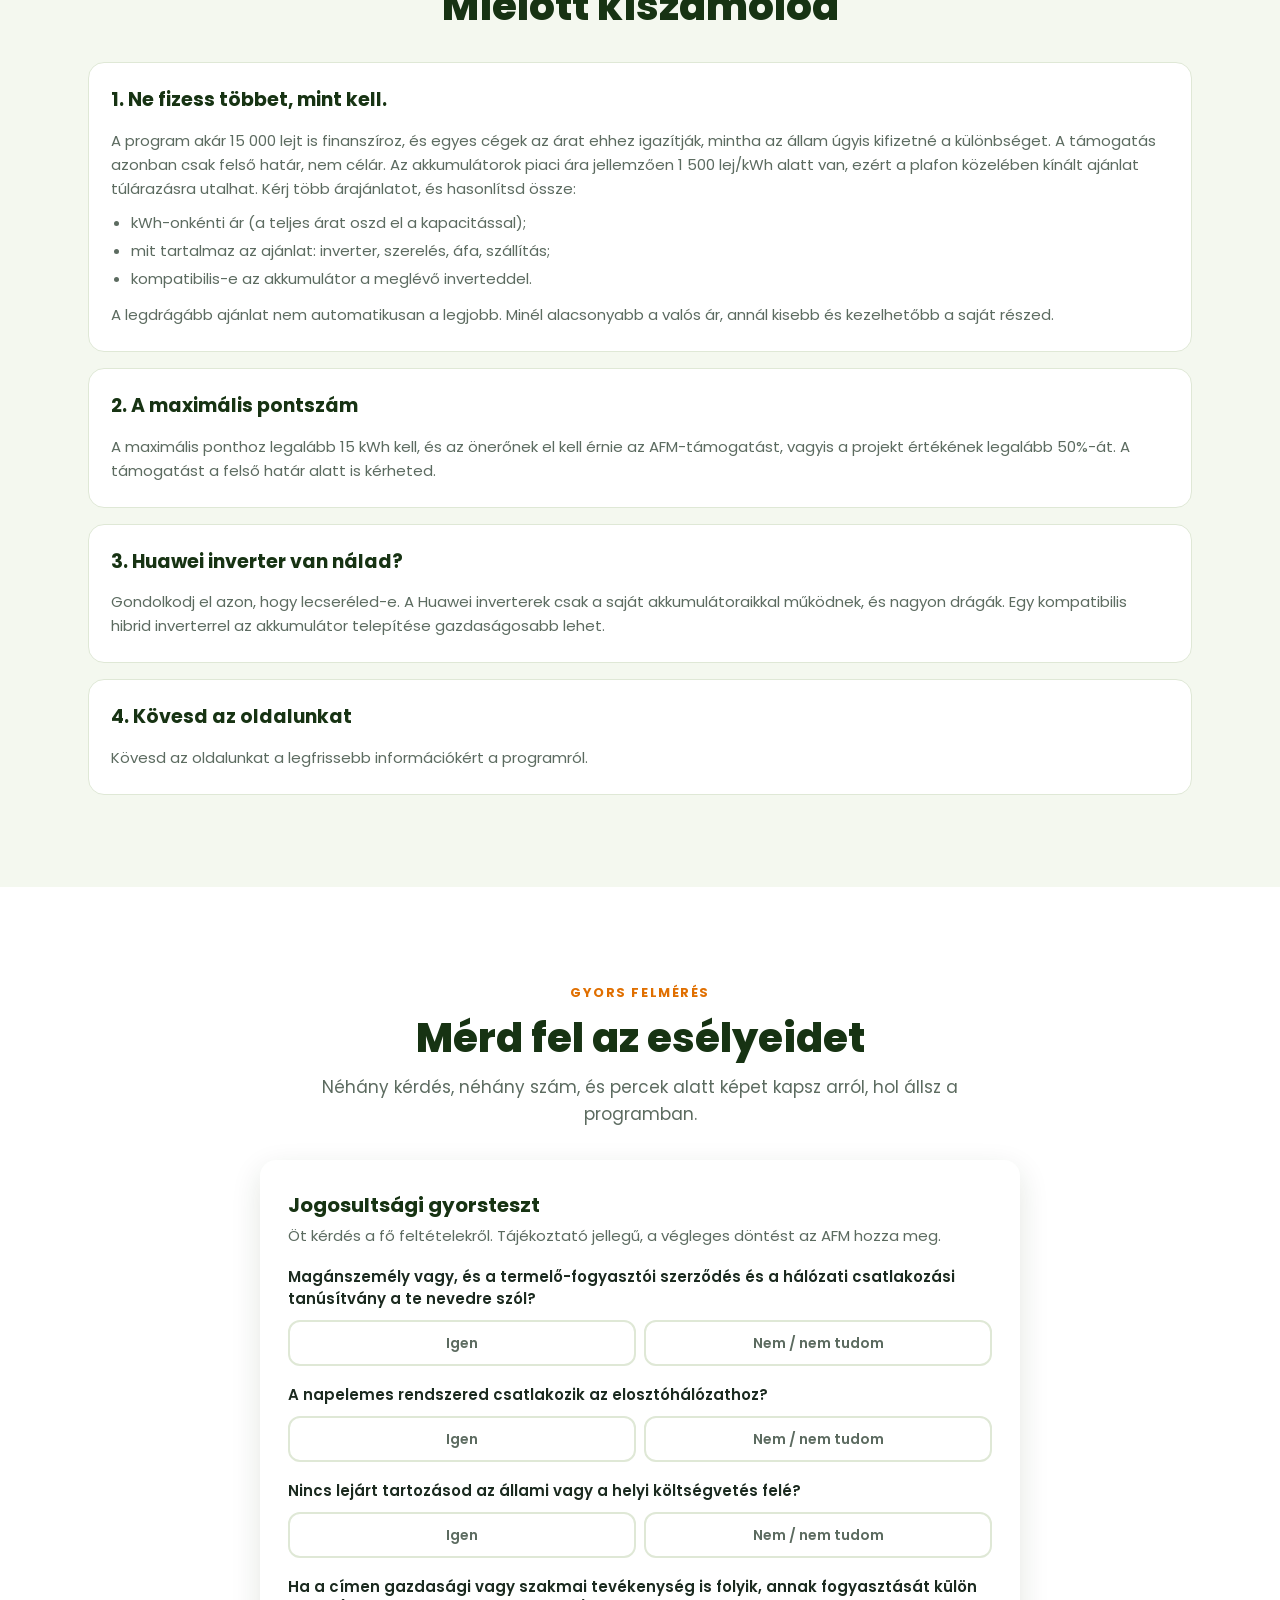
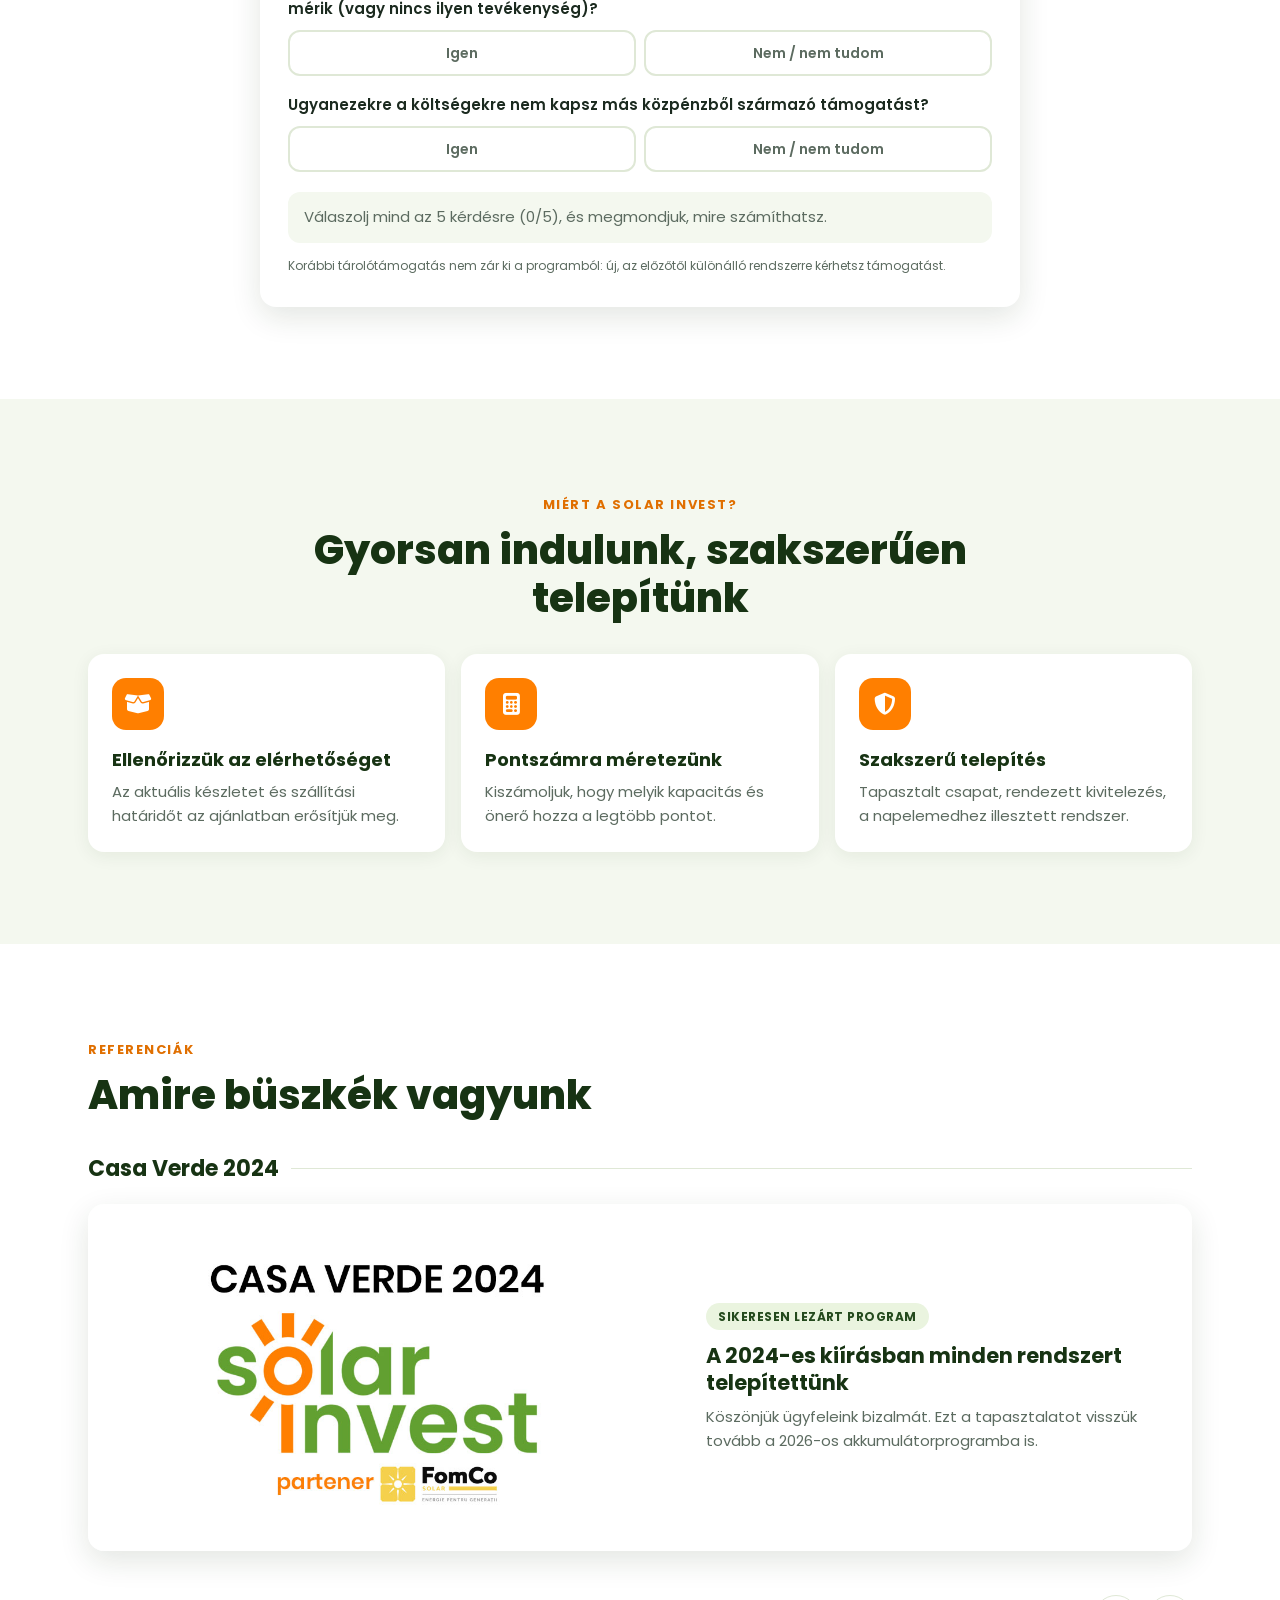
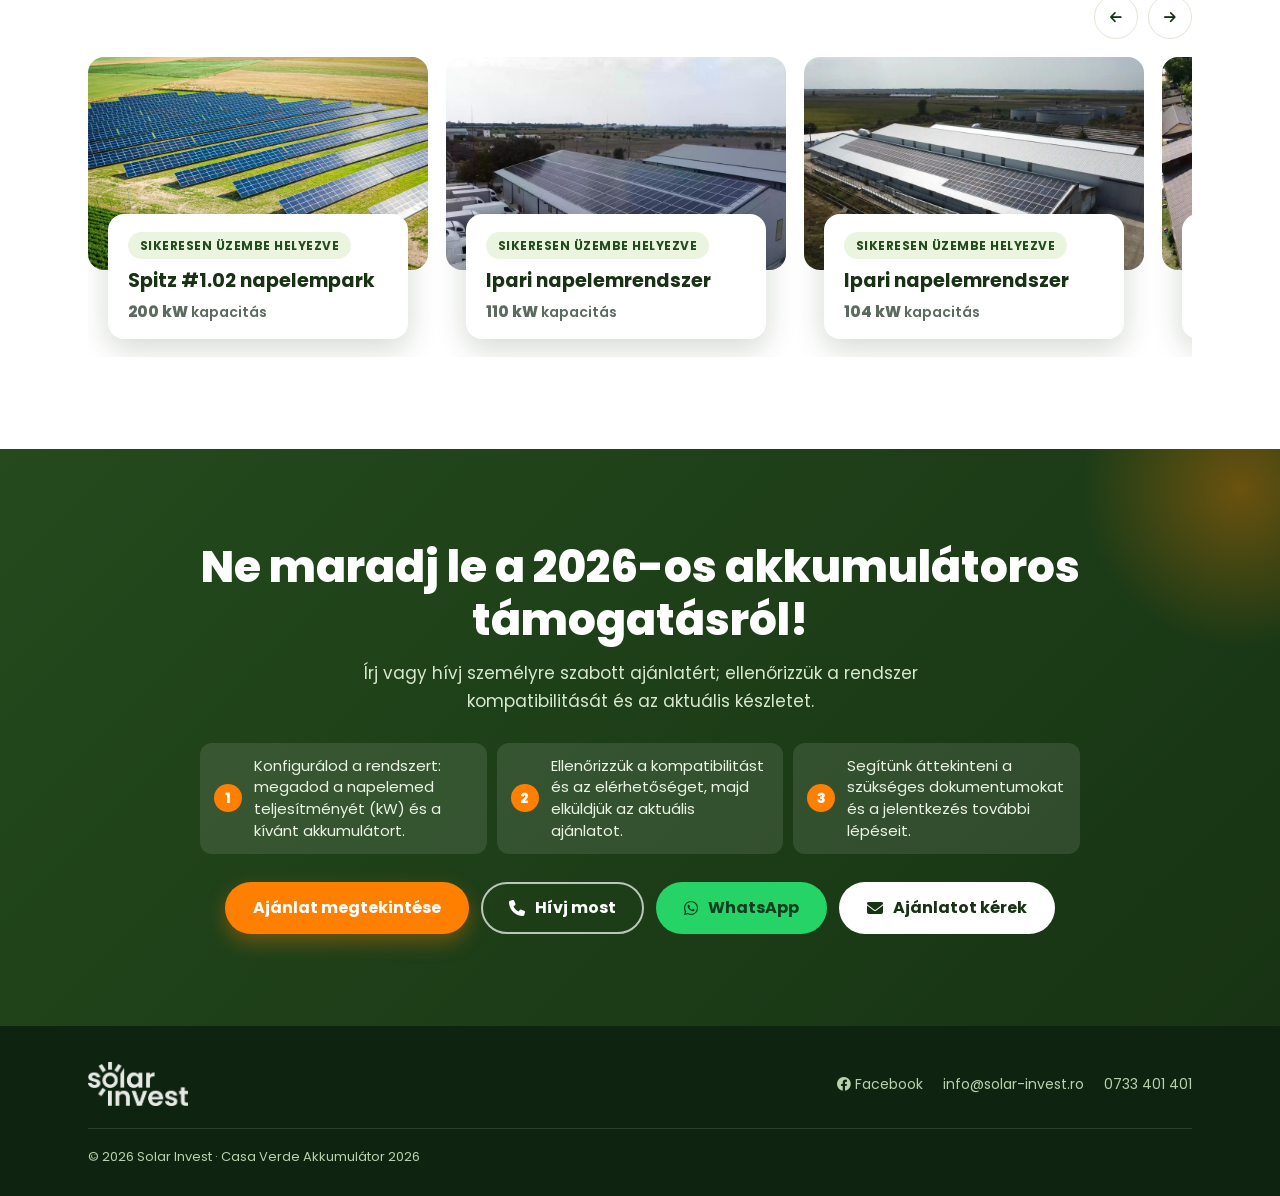
==== commit 4e8794ac: "Casa Verde: package section layout - image left, shorter table rows, wide summary Co-Authored-By: Cl" ====
--- a/hu/index.html
+++ b/hu/index.html
@@ -13,7 +13,7 @@
     <link rel="icon" href="../assets/img/logo/prlogo.png">
     <link rel="alternate" hreflang="ro" href="../ro/index.html">
     <link rel="stylesheet" href="../assets/css/fontawesome.min.css">
-    <link rel="stylesheet" href="../assets/css/casa-verde-2026.css?v=20261119w">
+    <link rel="stylesheet" href="../assets/css/casa-verde-2026.css?v=20261119x">
     <script src="../assets/js/casa-verde-2026.js?v=20261117e" defer></script>
     <script src="../assets/js/pachet.js?v=1" defer></script>
 </head>
@@ -170,24 +170,24 @@
                             <table class="battery-pick-table">
                                 <thead><tr><th>Modell</th><th>Inverter kapacitás</th><th>Akku kapacitás</th><th class="r">Teljes ár</th></tr></thead>
                                 <tbody>
-                                <tr class="battery-pick-row is-active" data-phase="mono" data-total="22900" data-batt="19000" data-kwh="16" data-inv="6" data-name="Deye 6 kW inverter back-uppal + Deye SE-F16 Lite-O akkumulátor" data-type="Egyfázisú, 6 kW hibrid inverter, back-up, munkadíj, tároló IP22 – beltéri" tabindex="0"><td><span class="battery-pick-name">Deye 6 kW inverter back-uppal + Deye SE-F16 Lite-O akkumulátor</span><span class="battery-pick-type">Egyfázisú, 6 kW hibrid inverter, back-up, munkadíj, tároló IP22 – beltéri</span></td><td class="battery-pick-kwh">6 kW</td><td class="battery-pick-kwh">16 kWh</td><td class="r"><strong>22.900 lei</strong></td></tr>
-                                <tr class="battery-pick-row" data-phase="mono" data-total="27900" data-batt="24000" data-kwh="20" data-inv="6" data-name="Deye 6 kW inverter back-uppal + Deye SE-F20 Lite-O akkumulátor" data-type="Egyfázisú, 6 kW hibrid inverter, back-up, munkadíj, tároló IP22 – beltéri" tabindex="0"><td><span class="battery-pick-name">Deye 6 kW inverter back-uppal + Deye SE-F20 Lite-O akkumulátor</span><span class="battery-pick-type">Egyfázisú, 6 kW hibrid inverter, back-up, munkadíj, tároló IP22 – beltéri</span></td><td class="battery-pick-kwh">6 kW</td><td class="battery-pick-kwh">20 kWh</td><td class="r"><strong>27.900 lei</strong></td></tr>
-                                <tr class="battery-pick-row" data-phase="mono" data-total="24990" data-batt="19000" data-kwh="16" data-inv="8" data-name="Deye 8 kW inverter back-uppal + Deye SE-F16 Lite-O akkumulátor" data-type="Egyfázisú, 8 kW hibrid inverter, back-up, munkadíj, tároló IP22 – beltéri" tabindex="0"><td><span class="battery-pick-name">Deye 8 kW inverter back-uppal + Deye SE-F16 Lite-O akkumulátor</span><span class="battery-pick-type">Egyfázisú, 8 kW hibrid inverter, back-up, munkadíj, tároló IP22 – beltéri</span></td><td class="battery-pick-kwh">8 kW</td><td class="battery-pick-kwh">16 kWh</td><td class="r"><strong>24.990 lei</strong></td></tr>
-                                <tr class="battery-pick-row" data-phase="mono" data-total="29990" data-batt="24000" data-kwh="20" data-inv="8" data-name="Deye 8 kW inverter back-uppal + Deye SE-F20 Lite-O akkumulátor" data-type="Egyfázisú, 8 kW hibrid inverter, back-up, munkadíj, tároló IP22 – beltéri" tabindex="0"><td><span class="battery-pick-name">Deye 8 kW inverter back-uppal + Deye SE-F20 Lite-O akkumulátor</span><span class="battery-pick-type">Egyfázisú, 8 kW hibrid inverter, back-up, munkadíj, tároló IP22 – beltéri</span></td><td class="battery-pick-kwh">8 kW</td><td class="battery-pick-kwh">20 kWh</td><td class="r"><strong>29.990 lei</strong></td></tr>
-                                <tr class="battery-pick-row" data-phase="mono" data-total="26490" data-batt="19000" data-kwh="16" data-inv="10" data-name="Deye 10 kW inverter back-uppal + Deye SE-F16 Lite-O akkumulátor" data-type="Egyfázisú, 10 kW hibrid inverter, back-up, munkadíj, tároló IP22 – beltéri" tabindex="0"><td><span class="battery-pick-name">Deye 10 kW inverter back-uppal + Deye SE-F16 Lite-O akkumulátor</span><span class="battery-pick-type">Egyfázisú, 10 kW hibrid inverter, back-up, munkadíj, tároló IP22 – beltéri</span></td><td class="battery-pick-kwh">10 kW</td><td class="battery-pick-kwh">16 kWh</td><td class="r"><strong>26.490 lei</strong></td></tr>
-                                <tr class="battery-pick-row" data-phase="mono" data-total="31490" data-batt="24000" data-kwh="20" data-inv="10" data-name="Deye 10 kW inverter back-uppal + Deye SE-F20 Lite-O akkumulátor" data-type="Egyfázisú, 10 kW hibrid inverter, back-up, munkadíj, tároló IP22 – beltéri" tabindex="0"><td><span class="battery-pick-name">Deye 10 kW inverter back-uppal + Deye SE-F20 Lite-O akkumulátor</span><span class="battery-pick-type">Egyfázisú, 10 kW hibrid inverter, back-up, munkadíj, tároló IP22 – beltéri</span></td><td class="battery-pick-kwh">10 kW</td><td class="battery-pick-kwh">20 kWh</td><td class="r"><strong>31.490 lei</strong></td></tr>
-                                <tr class="battery-pick-row" hidden data-phase="tri" data-total="26290" data-batt="19000" data-kwh="16" data-inv="6" data-name="Deye 6 kW háromfázisú inverter back-uppal + Deye SE-F16 Lite-O akkumulátor" data-type="Háromfázisú, 6 kW hibrid inverter, back-up, munkadíj, tároló IP22 – beltéri" tabindex="0"><td><span class="battery-pick-name">Deye 6 kW háromfázisú inverter back-uppal + Deye SE-F16 Lite-O akkumulátor</span><span class="battery-pick-type">Háromfázisú, 6 kW hibrid inverter, back-up, munkadíj, tároló IP22 – beltéri</span></td><td class="battery-pick-kwh">6 kW</td><td class="battery-pick-kwh">16 kWh</td><td class="r"><strong>26.290 lei</strong></td></tr>
-                                <tr class="battery-pick-row" hidden data-phase="tri" data-total="31290" data-batt="24000" data-kwh="20" data-inv="6" data-name="Deye 6 kW háromfázisú inverter back-uppal + Deye SE-F20 Lite-O akkumulátor" data-type="Háromfázisú, 6 kW hibrid inverter, back-up, munkadíj, tároló IP22 – beltéri" tabindex="0"><td><span class="battery-pick-name">Deye 6 kW háromfázisú inverter back-uppal + Deye SE-F20 Lite-O akkumulátor</span><span class="battery-pick-type">Háromfázisú, 6 kW hibrid inverter, back-up, munkadíj, tároló IP22 – beltéri</span></td><td class="battery-pick-kwh">6 kW</td><td class="battery-pick-kwh">20 kWh</td><td class="r"><strong>31.290 lei</strong></td></tr>
-                                <tr class="battery-pick-row" hidden data-phase="tri" data-total="26650" data-batt="19000" data-kwh="16" data-inv="8" data-name="Deye 8 kW háromfázisú inverter back-uppal + Deye SE-F16 Lite-O akkumulátor" data-type="Háromfázisú, 8 kW hibrid inverter, back-up, munkadíj, tároló IP22 – beltéri" tabindex="0"><td><span class="battery-pick-name">Deye 8 kW háromfázisú inverter back-uppal + Deye SE-F16 Lite-O akkumulátor</span><span class="battery-pick-type">Háromfázisú, 8 kW hibrid inverter, back-up, munkadíj, tároló IP22 – beltéri</span></td><td class="battery-pick-kwh">8 kW</td><td class="battery-pick-kwh">16 kWh</td><td class="r"><strong>26.650 lei</strong></td></tr>
-                                <tr class="battery-pick-row" hidden data-phase="tri" data-total="31650" data-batt="24000" data-kwh="20" data-inv="8" data-name="Deye 8 kW háromfázisú inverter back-uppal + Deye SE-F20 Lite-O akkumulátor" data-type="Háromfázisú, 8 kW hibrid inverter, back-up, munkadíj, tároló IP22 – beltéri" tabindex="0"><td><span class="battery-pick-name">Deye 8 kW háromfázisú inverter back-uppal + Deye SE-F20 Lite-O akkumulátor</span><span class="battery-pick-type">Háromfázisú, 8 kW hibrid inverter, back-up, munkadíj, tároló IP22 – beltéri</span></td><td class="battery-pick-kwh">8 kW</td><td class="battery-pick-kwh">20 kWh</td><td class="r"><strong>31.650 lei</strong></td></tr>
-                                <tr class="battery-pick-row" hidden data-phase="tri" data-total="27040" data-batt="19000" data-kwh="16" data-inv="10" data-name="Deye 10 kW háromfázisú inverter back-uppal + Deye SE-F16 Lite-O akkumulátor" data-type="Háromfázisú, 10 kW hibrid inverter, back-up, munkadíj, tároló IP22 – beltéri" tabindex="0"><td><span class="battery-pick-name">Deye 10 kW háromfázisú inverter back-uppal + Deye SE-F16 Lite-O akkumulátor</span><span class="battery-pick-type">Háromfázisú, 10 kW hibrid inverter, back-up, munkadíj, tároló IP22 – beltéri</span></td><td class="battery-pick-kwh">10 kW</td><td class="battery-pick-kwh">16 kWh</td><td class="r"><strong>27.040 lei</strong></td></tr>
-                                <tr class="battery-pick-row" hidden data-phase="tri" data-total="32040" data-batt="24000" data-kwh="20" data-inv="10" data-name="Deye 10 kW háromfázisú inverter back-uppal + Deye SE-F20 Lite-O akkumulátor" data-type="Háromfázisú, 10 kW hibrid inverter, back-up, munkadíj, tároló IP22 – beltéri" tabindex="0"><td><span class="battery-pick-name">Deye 10 kW háromfázisú inverter back-uppal + Deye SE-F20 Lite-O akkumulátor</span><span class="battery-pick-type">Háromfázisú, 10 kW hibrid inverter, back-up, munkadíj, tároló IP22 – beltéri</span></td><td class="battery-pick-kwh">10 kW</td><td class="battery-pick-kwh">20 kWh</td><td class="r"><strong>32.040 lei</strong></td></tr>
-                                <tr class="battery-pick-row" hidden data-phase="tri" data-total="27590" data-batt="19000" data-kwh="16" data-inv="12" data-name="Deye 12 kW háromfázisú inverter back-uppal + Deye SE-F16 Lite-O akkumulátor" data-type="Háromfázisú, 12 kW hibrid inverter, back-up, munkadíj, tároló IP22 – beltéri" tabindex="0"><td><span class="battery-pick-name">Deye 12 kW háromfázisú inverter back-uppal + Deye SE-F16 Lite-O akkumulátor</span><span class="battery-pick-type">Háromfázisú, 12 kW hibrid inverter, back-up, munkadíj, tároló IP22 – beltéri</span></td><td class="battery-pick-kwh">12 kW</td><td class="battery-pick-kwh">16 kWh</td><td class="r"><strong>27.590 lei</strong></td></tr>
-                                <tr class="battery-pick-row" hidden data-phase="tri" data-total="32590" data-batt="24000" data-kwh="20" data-inv="12" data-name="Deye 12 kW háromfázisú inverter back-uppal + Deye SE-F20 Lite-O akkumulátor" data-type="Háromfázisú, 12 kW hibrid inverter, back-up, munkadíj, tároló IP22 – beltéri" tabindex="0"><td><span class="battery-pick-name">Deye 12 kW háromfázisú inverter back-uppal + Deye SE-F20 Lite-O akkumulátor</span><span class="battery-pick-type">Háromfázisú, 12 kW hibrid inverter, back-up, munkadíj, tároló IP22 – beltéri</span></td><td class="battery-pick-kwh">12 kW</td><td class="battery-pick-kwh">20 kWh</td><td class="r"><strong>32.590 lei</strong></td></tr>
-                                <tr class="battery-pick-row" hidden data-phase="tri" data-total="28690" data-batt="19000" data-kwh="16" data-inv="15" data-name="Deye 15 kW háromfázisú inverter back-uppal + Deye SE-F16 Lite-O akkumulátor" data-type="Háromfázisú, 15 kW hibrid inverter, back-up, munkadíj, tároló IP22 – beltéri" tabindex="0"><td><span class="battery-pick-name">Deye 15 kW háromfázisú inverter back-uppal + Deye SE-F16 Lite-O akkumulátor</span><span class="battery-pick-type">Háromfázisú, 15 kW hibrid inverter, back-up, munkadíj, tároló IP22 – beltéri</span></td><td class="battery-pick-kwh">15 kW</td><td class="battery-pick-kwh">16 kWh</td><td class="r"><strong>28.690 lei</strong></td></tr>
-                                <tr class="battery-pick-row" hidden data-phase="tri" data-total="33690" data-batt="24000" data-kwh="20" data-inv="15" data-name="Deye 15 kW háromfázisú inverter back-uppal + Deye SE-F20 Lite-O akkumulátor" data-type="Háromfázisú, 15 kW hibrid inverter, back-up, munkadíj, tároló IP22 – beltéri" tabindex="0"><td><span class="battery-pick-name">Deye 15 kW háromfázisú inverter back-uppal + Deye SE-F20 Lite-O akkumulátor</span><span class="battery-pick-type">Háromfázisú, 15 kW hibrid inverter, back-up, munkadíj, tároló IP22 – beltéri</span></td><td class="battery-pick-kwh">15 kW</td><td class="battery-pick-kwh">20 kWh</td><td class="r"><strong>33.690 lei</strong></td></tr>
-                                <tr class="battery-pick-row" hidden data-phase="tri" data-total="31190" data-batt="19000" data-kwh="16" data-inv="20" data-name="Deye 20 kW háromfázisú inverter back-uppal + Deye SE-F16 Lite-O akkumulátor" data-type="Háromfázisú, 20 kW hibrid inverter, back-up, munkadíj, tároló IP22 – beltéri" tabindex="0"><td><span class="battery-pick-name">Deye 20 kW háromfázisú inverter back-uppal + Deye SE-F16 Lite-O akkumulátor</span><span class="battery-pick-type">Háromfázisú, 20 kW hibrid inverter, back-up, munkadíj, tároló IP22 – beltéri</span></td><td class="battery-pick-kwh">20 kW</td><td class="battery-pick-kwh">16 kWh</td><td class="r"><strong>31.190 lei</strong></td></tr>
-                                <tr class="battery-pick-row" hidden data-phase="tri" data-total="36190" data-batt="24000" data-kwh="20" data-inv="20" data-name="Deye 20 kW háromfázisú inverter back-uppal + Deye SE-F20 Lite-O akkumulátor" data-type="Háromfázisú, 20 kW hibrid inverter, back-up, munkadíj, tároló IP22 – beltéri" tabindex="0"><td><span class="battery-pick-name">Deye 20 kW háromfázisú inverter back-uppal + Deye SE-F20 Lite-O akkumulátor</span><span class="battery-pick-type">Háromfázisú, 20 kW hibrid inverter, back-up, munkadíj, tároló IP22 – beltéri</span></td><td class="battery-pick-kwh">20 kW</td><td class="battery-pick-kwh">20 kWh</td><td class="r"><strong>36.190 lei</strong></td></tr>
+                                <tr class="battery-pick-row is-active" data-phase="mono" data-total="22900" data-batt="19000" data-kwh="16" data-inv="6" data-name="Deye 6 kW inverter back-uppal + Deye SE-F16 Lite-O akkumulátor" data-type="Egyfázisú, 6 kW hibrid inverter, back-up, munkadíj, tároló IP22 – beltéri" tabindex="0"><td><span class="battery-pick-name">Deye 6 kW + SE-F16 Lite-O</span></td><td class="battery-pick-kwh">6 kW</td><td class="battery-pick-kwh">16 kWh</td><td class="r"><strong>22.900 lei</strong></td></tr>
+                                <tr class="battery-pick-row" data-phase="mono" data-total="27900" data-batt="24000" data-kwh="20" data-inv="6" data-name="Deye 6 kW inverter back-uppal + Deye SE-F20 Lite-O akkumulátor" data-type="Egyfázisú, 6 kW hibrid inverter, back-up, munkadíj, tároló IP22 – beltéri" tabindex="0"><td><span class="battery-pick-name">Deye 6 kW + SE-F20 Lite-O</span></td><td class="battery-pick-kwh">6 kW</td><td class="battery-pick-kwh">20 kWh</td><td class="r"><strong>27.900 lei</strong></td></tr>
+                                <tr class="battery-pick-row" data-phase="mono" data-total="24990" data-batt="19000" data-kwh="16" data-inv="8" data-name="Deye 8 kW inverter back-uppal + Deye SE-F16 Lite-O akkumulátor" data-type="Egyfázisú, 8 kW hibrid inverter, back-up, munkadíj, tároló IP22 – beltéri" tabindex="0"><td><span class="battery-pick-name">Deye 8 kW + SE-F16 Lite-O</span></td><td class="battery-pick-kwh">8 kW</td><td class="battery-pick-kwh">16 kWh</td><td class="r"><strong>24.990 lei</strong></td></tr>
+                                <tr class="battery-pick-row" data-phase="mono" data-total="29990" data-batt="24000" data-kwh="20" data-inv="8" data-name="Deye 8 kW inverter back-uppal + Deye SE-F20 Lite-O akkumulátor" data-type="Egyfázisú, 8 kW hibrid inverter, back-up, munkadíj, tároló IP22 – beltéri" tabindex="0"><td><span class="battery-pick-name">Deye 8 kW + SE-F20 Lite-O</span></td><td class="battery-pick-kwh">8 kW</td><td class="battery-pick-kwh">20 kWh</td><td class="r"><strong>29.990 lei</strong></td></tr>
+                                <tr class="battery-pick-row" data-phase="mono" data-total="26490" data-batt="19000" data-kwh="16" data-inv="10" data-name="Deye 10 kW inverter back-uppal + Deye SE-F16 Lite-O akkumulátor" data-type="Egyfázisú, 10 kW hibrid inverter, back-up, munkadíj, tároló IP22 – beltéri" tabindex="0"><td><span class="battery-pick-name">Deye 10 kW + SE-F16 Lite-O</span></td><td class="battery-pick-kwh">10 kW</td><td class="battery-pick-kwh">16 kWh</td><td class="r"><strong>26.490 lei</strong></td></tr>
+                                <tr class="battery-pick-row" data-phase="mono" data-total="31490" data-batt="24000" data-kwh="20" data-inv="10" data-name="Deye 10 kW inverter back-uppal + Deye SE-F20 Lite-O akkumulátor" data-type="Egyfázisú, 10 kW hibrid inverter, back-up, munkadíj, tároló IP22 – beltéri" tabindex="0"><td><span class="battery-pick-name">Deye 10 kW + SE-F20 Lite-O</span></td><td class="battery-pick-kwh">10 kW</td><td class="battery-pick-kwh">20 kWh</td><td class="r"><strong>31.490 lei</strong></td></tr>
+                                <tr class="battery-pick-row" hidden data-phase="tri" data-total="26290" data-batt="19000" data-kwh="16" data-inv="6" data-name="Deye 6 kW háromfázisú inverter back-uppal + Deye SE-F16 Lite-O akkumulátor" data-type="Háromfázisú, 6 kW hibrid inverter, back-up, munkadíj, tároló IP22 – beltéri" tabindex="0"><td><span class="battery-pick-name">Deye 6 kW + SE-F16 Lite-O</span></td><td class="battery-pick-kwh">6 kW</td><td class="battery-pick-kwh">16 kWh</td><td class="r"><strong>26.290 lei</strong></td></tr>
+                                <tr class="battery-pick-row" hidden data-phase="tri" data-total="31290" data-batt="24000" data-kwh="20" data-inv="6" data-name="Deye 6 kW háromfázisú inverter back-uppal + Deye SE-F20 Lite-O akkumulátor" data-type="Háromfázisú, 6 kW hibrid inverter, back-up, munkadíj, tároló IP22 – beltéri" tabindex="0"><td><span class="battery-pick-name">Deye 6 kW + SE-F20 Lite-O</span></td><td class="battery-pick-kwh">6 kW</td><td class="battery-pick-kwh">20 kWh</td><td class="r"><strong>31.290 lei</strong></td></tr>
+                                <tr class="battery-pick-row" hidden data-phase="tri" data-total="26650" data-batt="19000" data-kwh="16" data-inv="8" data-name="Deye 8 kW háromfázisú inverter back-uppal + Deye SE-F16 Lite-O akkumulátor" data-type="Háromfázisú, 8 kW hibrid inverter, back-up, munkadíj, tároló IP22 – beltéri" tabindex="0"><td><span class="battery-pick-name">Deye 8 kW + SE-F16 Lite-O</span></td><td class="battery-pick-kwh">8 kW</td><td class="battery-pick-kwh">16 kWh</td><td class="r"><strong>26.650 lei</strong></td></tr>
+                                <tr class="battery-pick-row" hidden data-phase="tri" data-total="31650" data-batt="24000" data-kwh="20" data-inv="8" data-name="Deye 8 kW háromfázisú inverter back-uppal + Deye SE-F20 Lite-O akkumulátor" data-type="Háromfázisú, 8 kW hibrid inverter, back-up, munkadíj, tároló IP22 – beltéri" tabindex="0"><td><span class="battery-pick-name">Deye 8 kW + SE-F20 Lite-O</span></td><td class="battery-pick-kwh">8 kW</td><td class="battery-pick-kwh">20 kWh</td><td class="r"><strong>31.650 lei</strong></td></tr>
+                                <tr class="battery-pick-row" hidden data-phase="tri" data-total="27040" data-batt="19000" data-kwh="16" data-inv="10" data-name="Deye 10 kW háromfázisú inverter back-uppal + Deye SE-F16 Lite-O akkumulátor" data-type="Háromfázisú, 10 kW hibrid inverter, back-up, munkadíj, tároló IP22 – beltéri" tabindex="0"><td><span class="battery-pick-name">Deye 10 kW + SE-F16 Lite-O</span></td><td class="battery-pick-kwh">10 kW</td><td class="battery-pick-kwh">16 kWh</td><td class="r"><strong>27.040 lei</strong></td></tr>
+                                <tr class="battery-pick-row" hidden data-phase="tri" data-total="32040" data-batt="24000" data-kwh="20" data-inv="10" data-name="Deye 10 kW háromfázisú inverter back-uppal + Deye SE-F20 Lite-O akkumulátor" data-type="Háromfázisú, 10 kW hibrid inverter, back-up, munkadíj, tároló IP22 – beltéri" tabindex="0"><td><span class="battery-pick-name">Deye 10 kW + SE-F20 Lite-O</span></td><td class="battery-pick-kwh">10 kW</td><td class="battery-pick-kwh">20 kWh</td><td class="r"><strong>32.040 lei</strong></td></tr>
+                                <tr class="battery-pick-row" hidden data-phase="tri" data-total="27590" data-batt="19000" data-kwh="16" data-inv="12" data-name="Deye 12 kW háromfázisú inverter back-uppal + Deye SE-F16 Lite-O akkumulátor" data-type="Háromfázisú, 12 kW hibrid inverter, back-up, munkadíj, tároló IP22 – beltéri" tabindex="0"><td><span class="battery-pick-name">Deye 12 kW + SE-F16 Lite-O</span></td><td class="battery-pick-kwh">12 kW</td><td class="battery-pick-kwh">16 kWh</td><td class="r"><strong>27.590 lei</strong></td></tr>
+                                <tr class="battery-pick-row" hidden data-phase="tri" data-total="32590" data-batt="24000" data-kwh="20" data-inv="12" data-name="Deye 12 kW háromfázisú inverter back-uppal + Deye SE-F20 Lite-O akkumulátor" data-type="Háromfázisú, 12 kW hibrid inverter, back-up, munkadíj, tároló IP22 – beltéri" tabindex="0"><td><span class="battery-pick-name">Deye 12 kW + SE-F20 Lite-O</span></td><td class="battery-pick-kwh">12 kW</td><td class="battery-pick-kwh">20 kWh</td><td class="r"><strong>32.590 lei</strong></td></tr>
+                                <tr class="battery-pick-row" hidden data-phase="tri" data-total="28690" data-batt="19000" data-kwh="16" data-inv="15" data-name="Deye 15 kW háromfázisú inverter back-uppal + Deye SE-F16 Lite-O akkumulátor" data-type="Háromfázisú, 15 kW hibrid inverter, back-up, munkadíj, tároló IP22 – beltéri" tabindex="0"><td><span class="battery-pick-name">Deye 15 kW + SE-F16 Lite-O</span></td><td class="battery-pick-kwh">15 kW</td><td class="battery-pick-kwh">16 kWh</td><td class="r"><strong>28.690 lei</strong></td></tr>
+                                <tr class="battery-pick-row" hidden data-phase="tri" data-total="33690" data-batt="24000" data-kwh="20" data-inv="15" data-name="Deye 15 kW háromfázisú inverter back-uppal + Deye SE-F20 Lite-O akkumulátor" data-type="Háromfázisú, 15 kW hibrid inverter, back-up, munkadíj, tároló IP22 – beltéri" tabindex="0"><td><span class="battery-pick-name">Deye 15 kW + SE-F20 Lite-O</span></td><td class="battery-pick-kwh">15 kW</td><td class="battery-pick-kwh">20 kWh</td><td class="r"><strong>33.690 lei</strong></td></tr>
+                                <tr class="battery-pick-row" hidden data-phase="tri" data-total="31190" data-batt="19000" data-kwh="16" data-inv="20" data-name="Deye 20 kW háromfázisú inverter back-uppal + Deye SE-F16 Lite-O akkumulátor" data-type="Háromfázisú, 20 kW hibrid inverter, back-up, munkadíj, tároló IP22 – beltéri" tabindex="0"><td><span class="battery-pick-name">Deye 20 kW + SE-F16 Lite-O</span></td><td class="battery-pick-kwh">20 kW</td><td class="battery-pick-kwh">16 kWh</td><td class="r"><strong>31.190 lei</strong></td></tr>
+                                <tr class="battery-pick-row" hidden data-phase="tri" data-total="36190" data-batt="24000" data-kwh="20" data-inv="20" data-name="Deye 20 kW háromfázisú inverter back-uppal + Deye SE-F20 Lite-O akkumulátor" data-type="Háromfázisú, 20 kW hibrid inverter, back-up, munkadíj, tároló IP22 – beltéri" tabindex="0"><td><span class="battery-pick-name">Deye 20 kW + SE-F20 Lite-O</span></td><td class="battery-pick-kwh">20 kW</td><td class="battery-pick-kwh">20 kWh</td><td class="r"><strong>36.190 lei</strong></td></tr>
                                 </tbody>
                             </table>
                         </div>
--- a/assets/css/casa-verde-2026.css
+++ b/assets/css/casa-verde-2026.css
@@ -523,3 +523,18 @@
   .pachet-pick .battery-pick-table th{padding:10px 8px}
   .pachet-pick .battery-pick-table-wrap{overflow-x:auto}
 }
+/* #pachet v2: image left, table right, wide two-column summary */
+.pachet-pick{max-width:1100px}
+@media (min-width:761px){
+  .pachet-pick .battery-pick-grid{grid-template-columns:minmax(0,4fr) minmax(0,6fr);gap:32px}
+  .pachet-pick .battery-pick-art{order:-1}
+  .pachet-pick .battery-pick-table{font-size:15px}
+  .pachet-pick .battery-pick-name{font-size:15px}
+  .pachet-pick .battery-offer-summary{display:block;max-width:none;margin-top:28px;padding:28px}
+  .pachet-pick .pk-sum{display:grid;grid-template-columns:1fr 1fr;gap:20px 32px;align-items:start}
+  .pachet-pick .pk-head{grid-column:1/-1}
+  .pachet-pick .pk-brk{grid-column:1;grid-row:2/5;margin:0}
+  .pachet-pick .pk-score{grid-column:2;grid-row:2;margin:0}
+  .pachet-pick .pk-prior{grid-column:2;grid-row:3;margin:0}
+  .pachet-pick .pk-cta{grid-column:2;grid-row:4;margin:0}
+}
